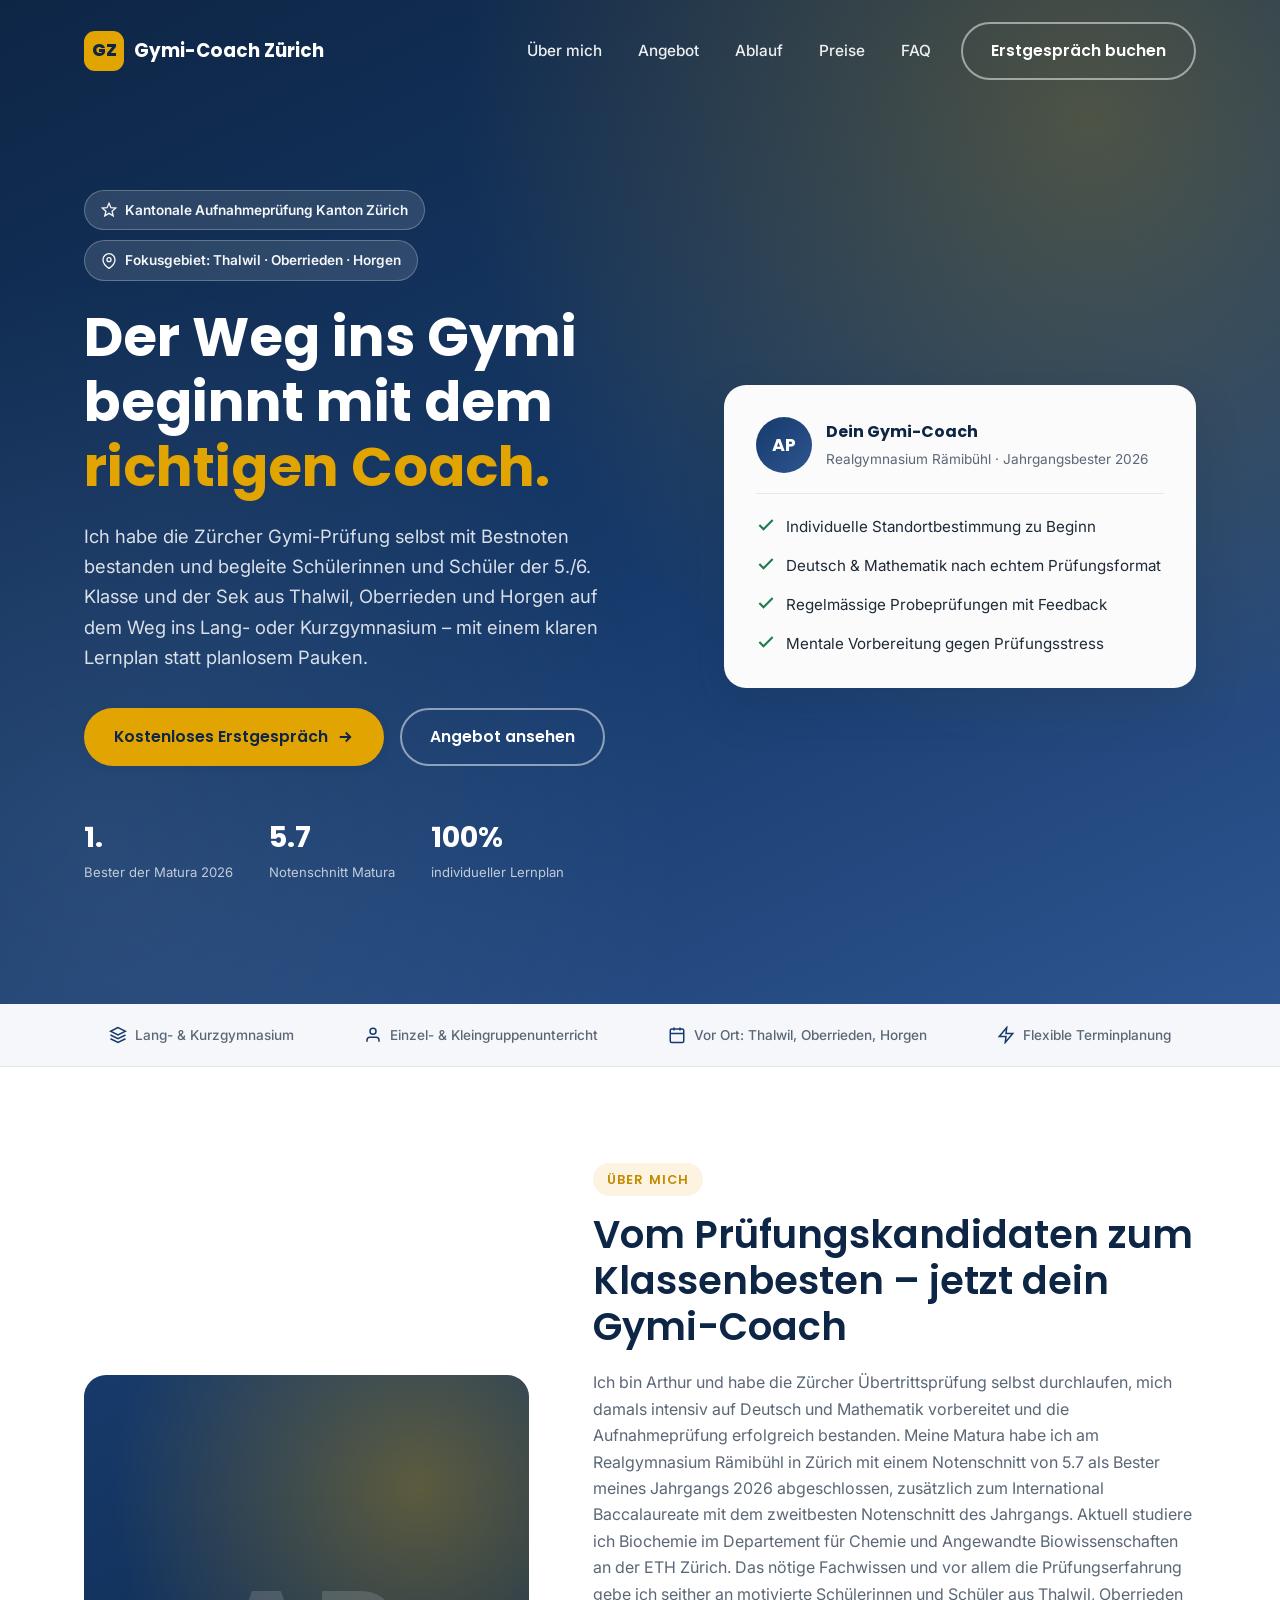
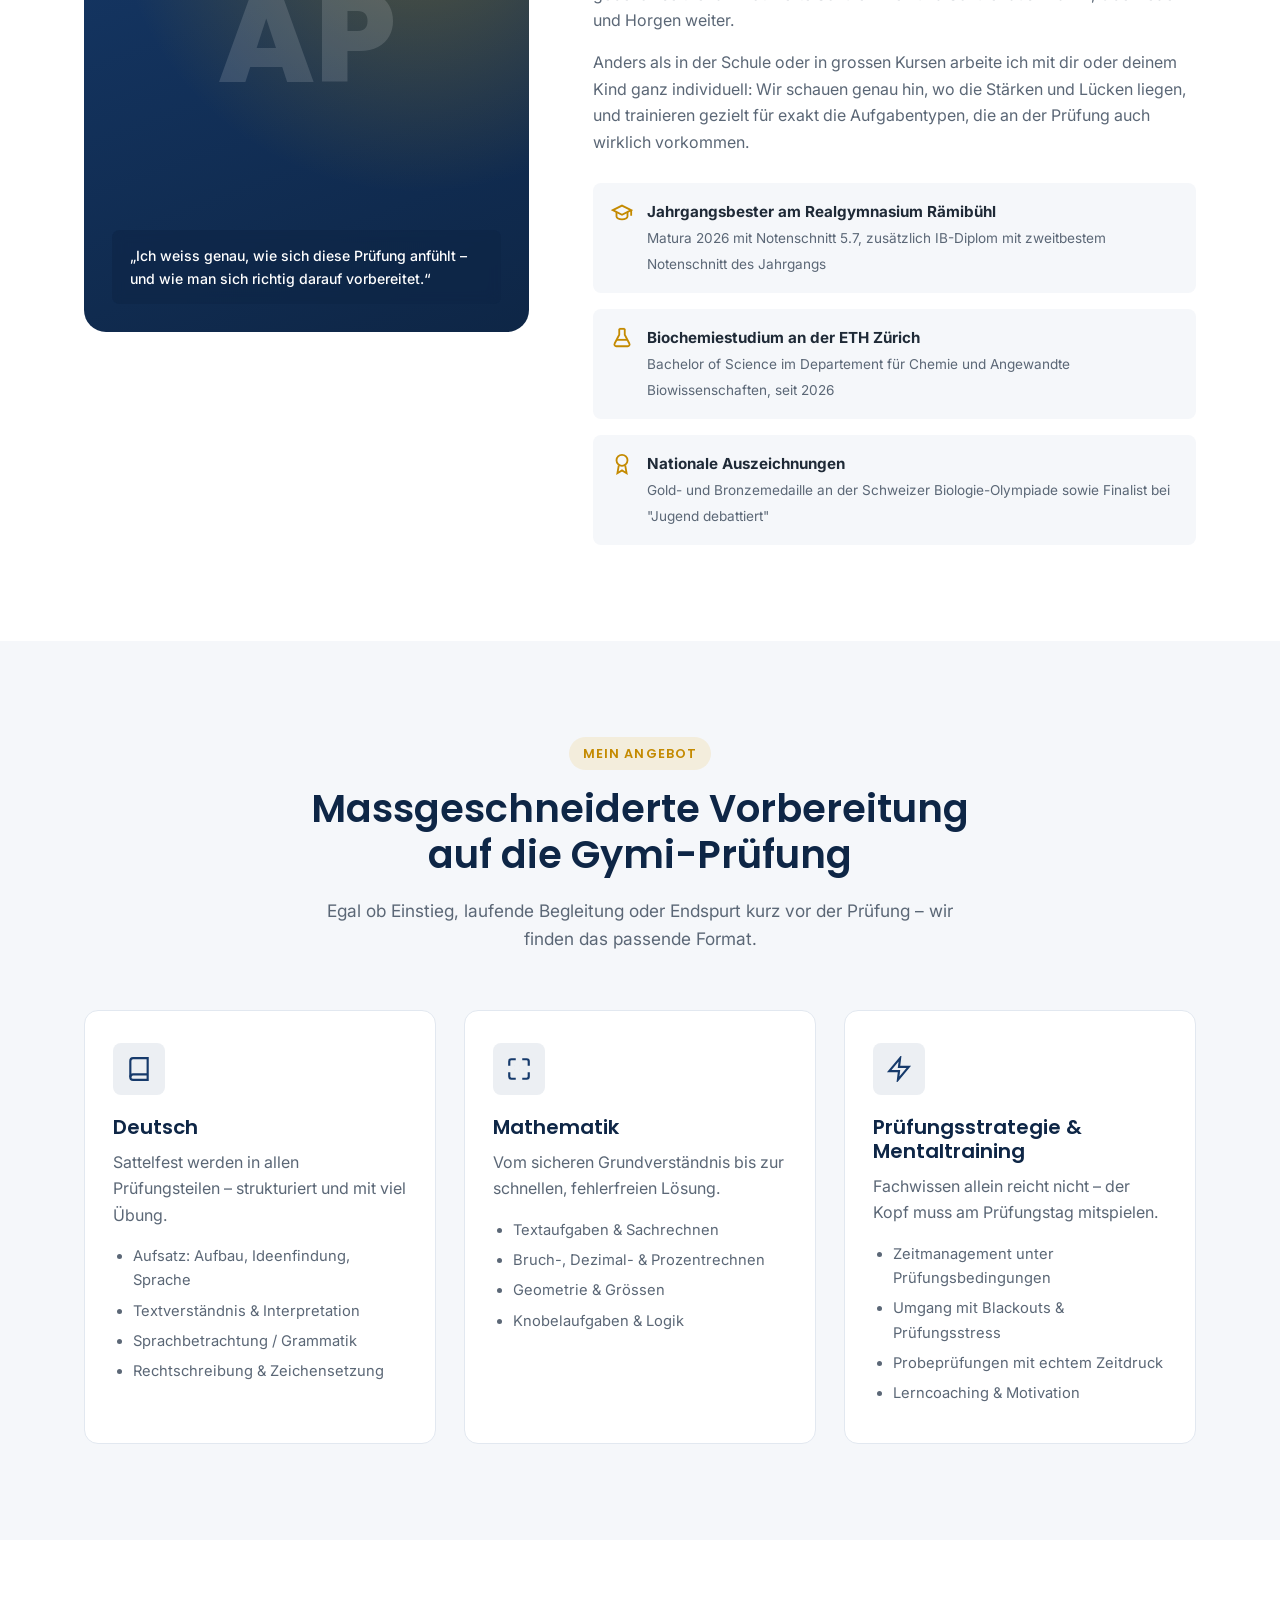
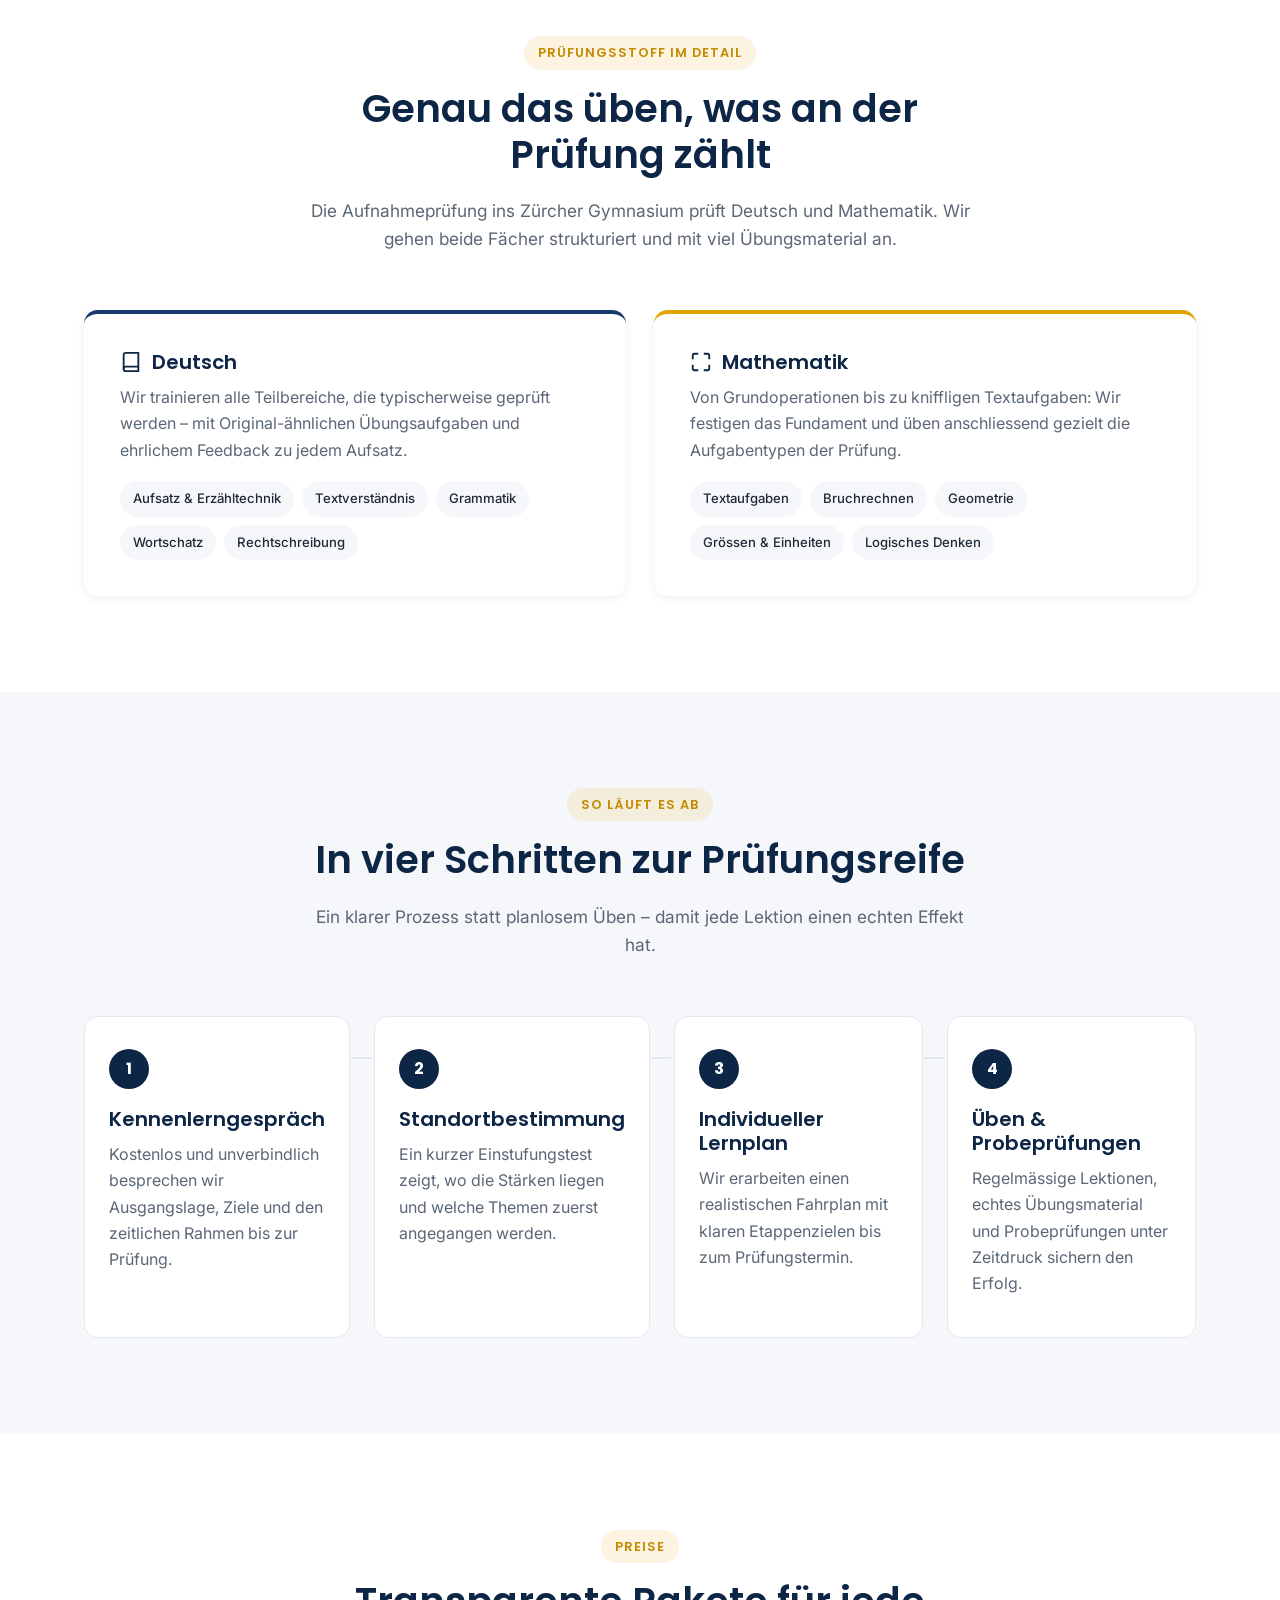
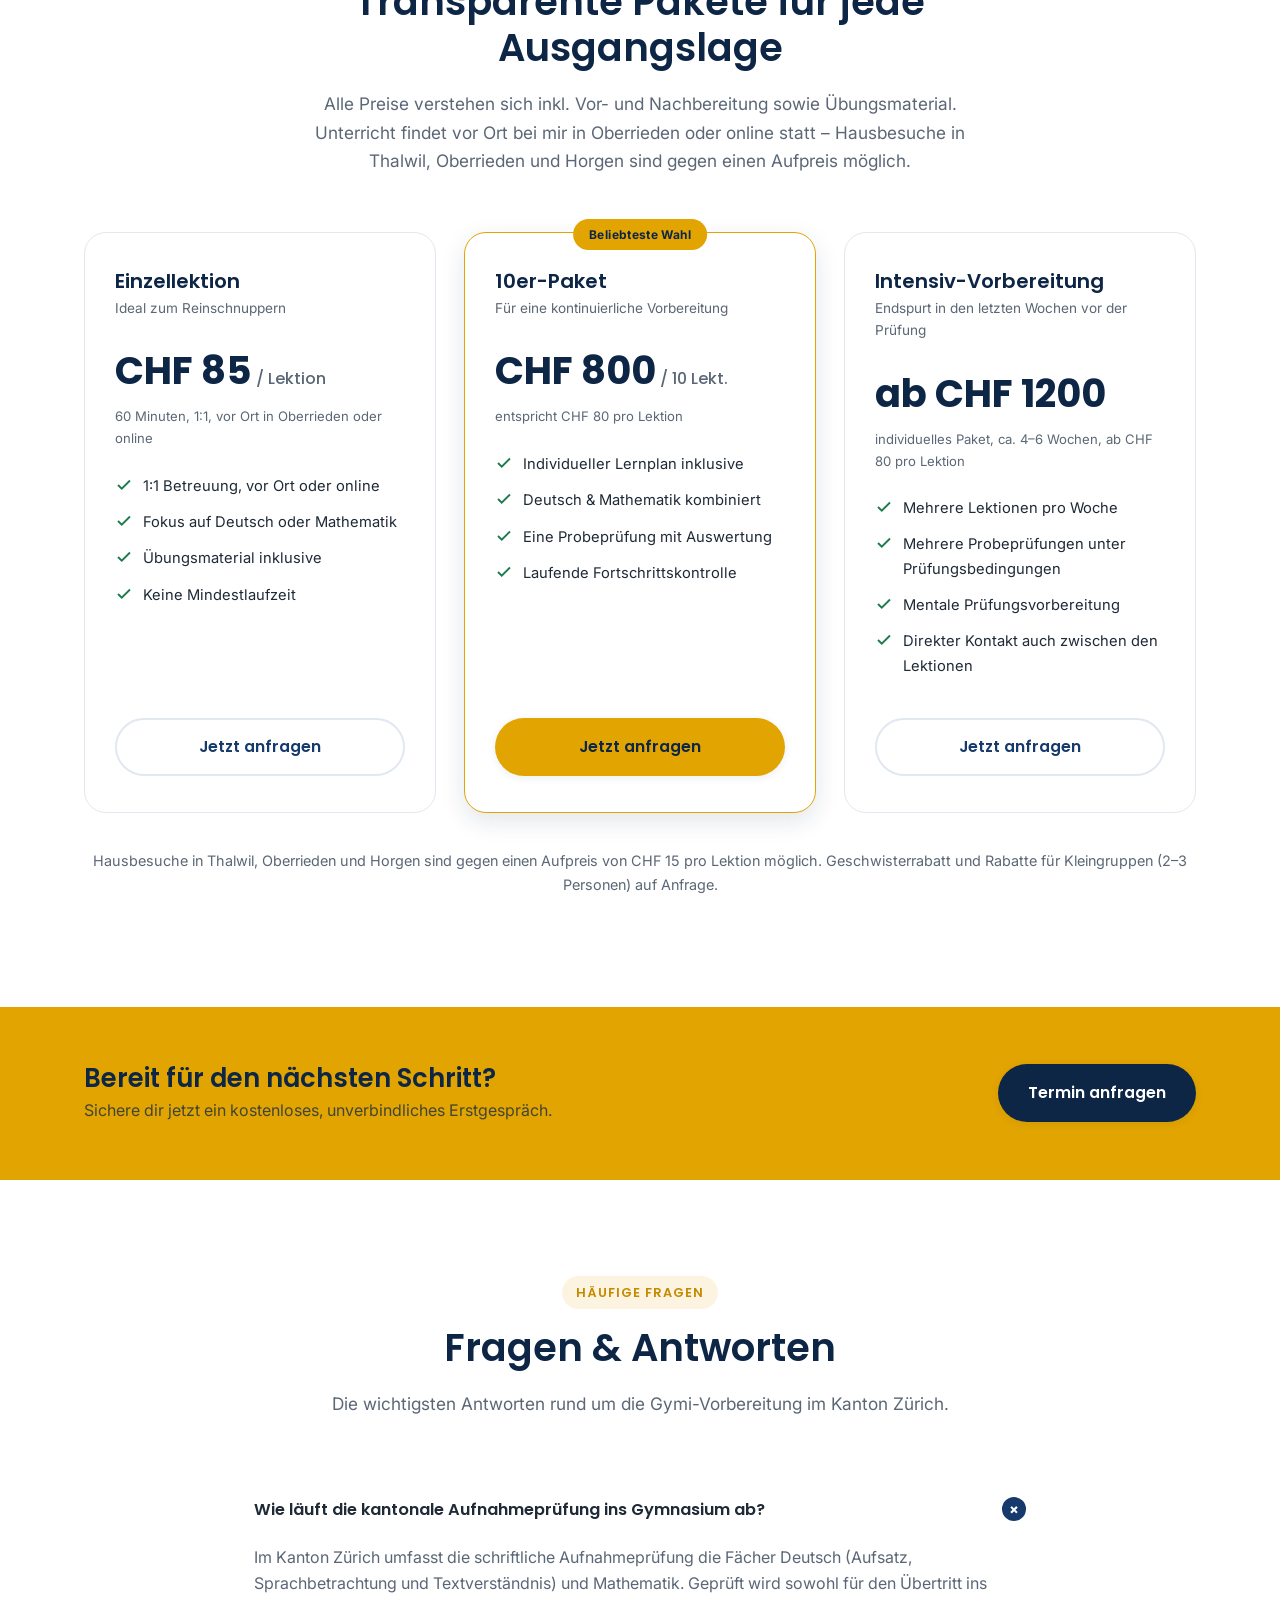
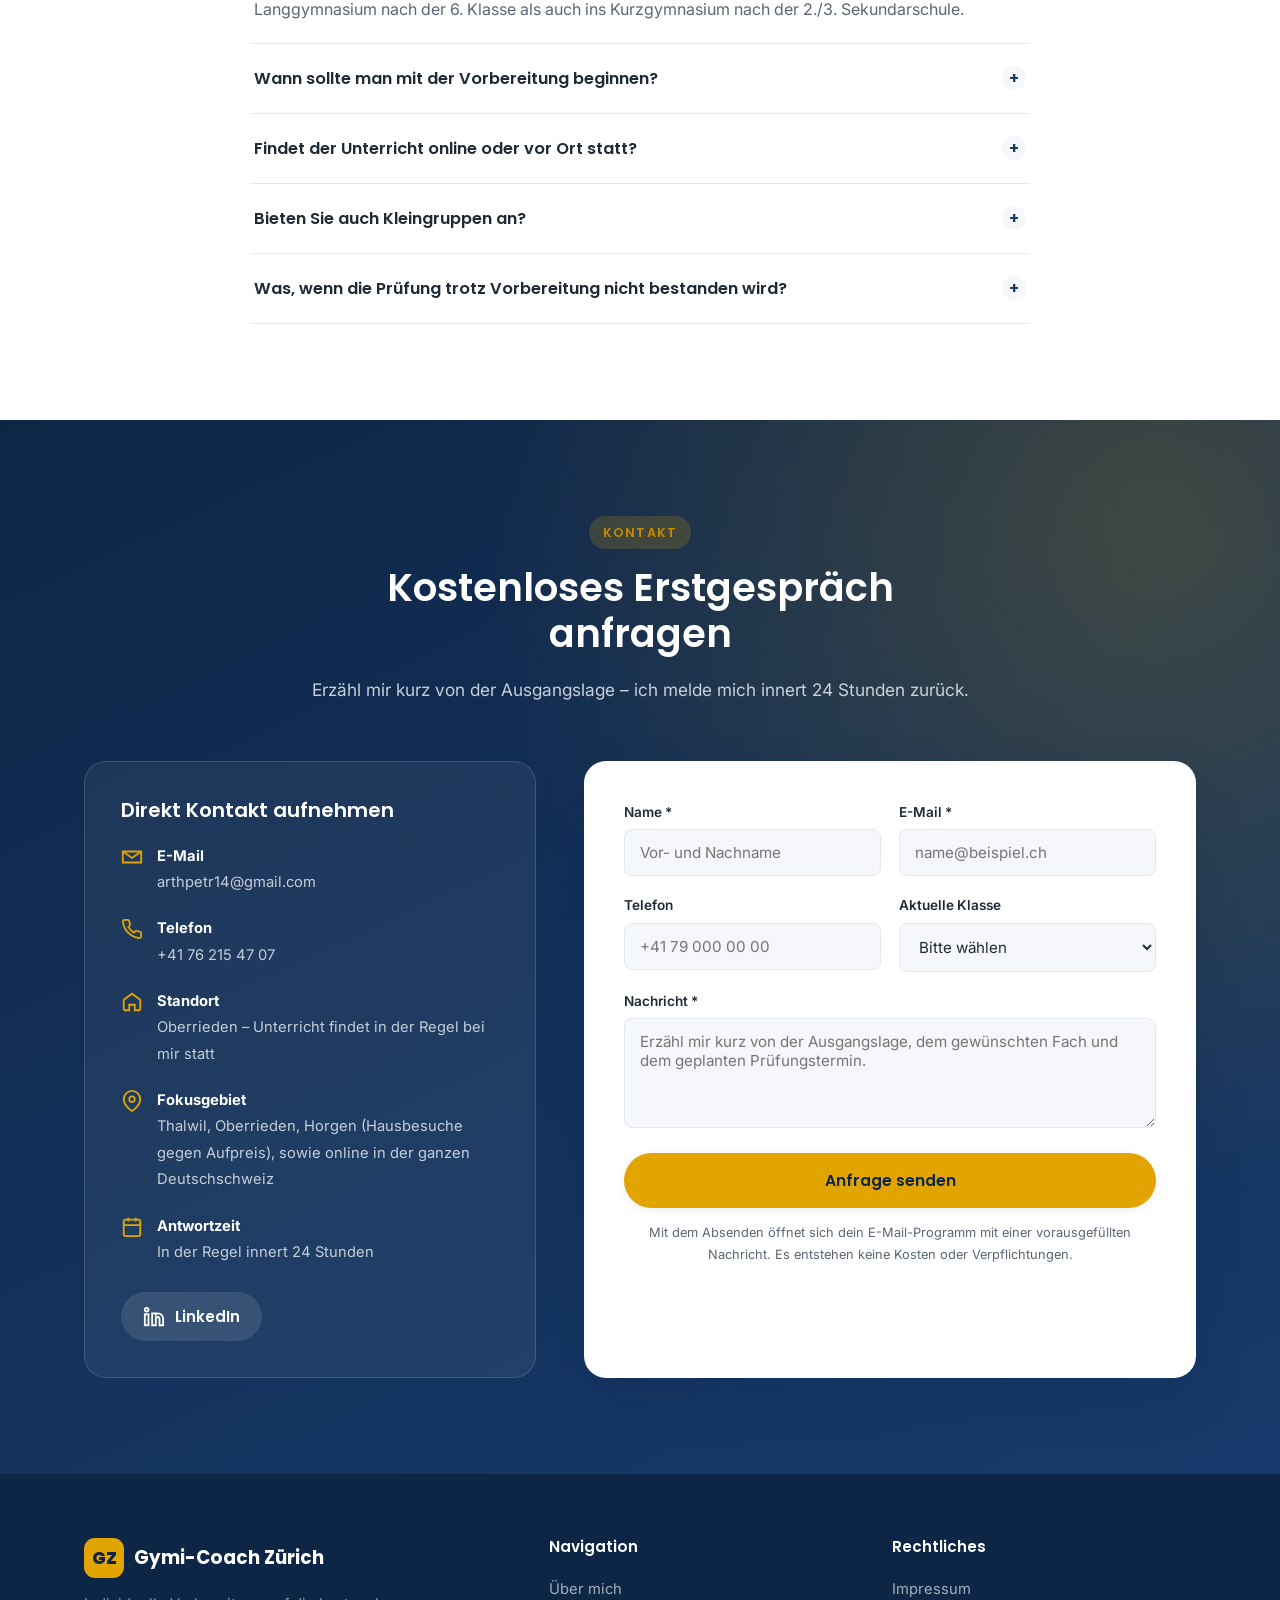
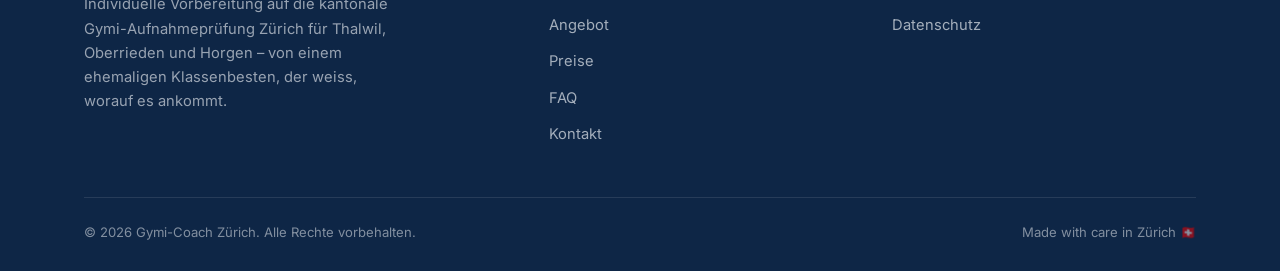
==== index.html @ 018cd245 "Remove Instagram link, expand LinkedIn to a labeled badge Drop the placeholder Instagram icon from t" ====
<!DOCTYPE html>
<html lang="de-CH">
<head>
<script>document.documentElement.classList.add('js');</script>
<meta charset="UTF-8">
<meta name="viewport" content="width=device-width, initial-scale=1.0">
<title>Gymi-Vorbereitung Zürich | 1:1 Nachhilfe für die Aufnahmeprüfung</title>
<meta name="description" content="Individuelle Vorbereitung auf die kantonale Gymi-Aufnahmeprüfung Zürich, mit Fokus auf Thalwil, Oberrieden und Horgen. Von einem ehemaligen Klassenbesten begleitet – Deutsch, Mathematik & Prüfungsstrategie. Jetzt kostenloses Erstgespräch sichern.">
<link rel="icon" href="data:image/svg+xml,%3Csvg xmlns='http://www.w3.org/2000/svg' viewBox='0 0 64 64'%3E%3Crect width='64' height='64' rx='14' fill='%23163A6B'/%3E%3Ctext x='32' y='42' font-family='Arial,sans-serif' font-size='30' font-weight='700' fill='%23E2A400' text-anchor='middle'%3EGZ%3C/text%3E%3C/svg%3E">
<link rel="preconnect" href="https://fonts.googleapis.com">
<link rel="preconnect" href="https://fonts.gstatic.com" crossorigin>
<link href="https://fonts.googleapis.com/css2?family=Inter:wght@400;500;600;700&family=Poppins:wght@600;700;800&display=swap" rel="stylesheet">
<link rel="stylesheet" href="css/style.css">
</head>
<body>

<!-- ============ HEADER ============ -->
<header class="site-header" id="siteHeader">
  <div class="container">
    <a href="#top" class="brand">
      <span class="logo-mark">GZ</span>
      Gymi-Coach Zürich
    </a>
    <nav class="main-nav" id="mainNav">
      <a href="#ueber-mich">Über mich</a>
      <a href="#angebot">Angebot</a>
      <a href="#ablauf">Ablauf</a>
      <a href="#preise">Preise</a>
      <a href="#faq">FAQ</a>
      <a href="#kontakt" class="btn btn-outline nav-cta">Erstgespräch buchen</a>
    </nav>
    <button class="nav-toggle" id="navToggle" aria-label="Menü öffnen" aria-expanded="false">
      <span></span><span></span><span></span>
    </button>
  </div>
</header>

<!-- ============ HERO ============ -->
<section class="hero" id="top">
  <div class="container">
    <div class="hero-copy">
      <div class="hero-badges">
        <span class="hero-badge">
          <svg viewBox="0 0 24 24" fill="none" stroke="currentColor" stroke-width="2"><path d="M12 2l2.9 6.6 7.1.6-5.4 4.7 1.7 7-6.3-3.9-6.3 3.9 1.7-7L2 9.2l7.1-.6L12 2z"/></svg>
          Kantonale Aufnahmeprüfung Kanton Zürich
        </span>
        <span class="hero-badge">
          <svg viewBox="0 0 24 24" fill="none" stroke="currentColor" stroke-width="2"><path d="M21 10c0 7-9 13-9 13s-9-6-9-13a9 9 0 0 1 18 0z"/><circle cx="12" cy="10" r="3"/></svg>
          Fokusgebiet: Thalwil · Oberrieden · Horgen
        </span>
      </div>
      <h1>Der Weg ins Gymi beginnt mit dem <span class="accent">richtigen Coach.</span></h1>
      <p class="hero-lead">
        Ich habe die Zürcher Gymi-Prüfung selbst mit Bestnoten bestanden und begleite Schülerinnen und Schüler
        der 5./6. Klasse und der Sek aus Thalwil, Oberrieden und Horgen auf dem Weg ins Lang- oder
        Kurzgymnasium – mit einem klaren Lernplan statt planlosem Pauken.
      </p>
      <div class="hero-actions">
        <a href="#kontakt" class="btn btn-primary">
          Kostenloses Erstgespräch
          <svg width="18" height="18" viewBox="0 0 24 24" fill="none" stroke="currentColor" stroke-width="2.5"><path d="M5 12h14M13 6l6 6-6 6"/></svg>
        </a>
        <a href="#angebot" class="btn btn-outline">Angebot ansehen</a>
      </div>
      <div class="hero-stats">
        <div>
          <div class="stat-num">1.</div>
          <div class="stat-label">Bester der Matura 2026</div>
        </div>
        <div>
          <div class="stat-num">5.7</div>
          <div class="stat-label">Notenschnitt Matura</div>
        </div>
        <div>
          <div class="stat-num">100%</div>
          <div class="stat-label">individueller Lernplan</div>
        </div>
      </div>
    </div>
    <div class="hero-visual">
      <div class="hero-card">
        <div class="hero-card-top">
          <div class="hero-avatar">AP</div>
          <div>
            <strong>Dein Gymi-Coach</strong>
            <span>Realgymnasium Rämibühl · Jahrgangsbester 2026</span>
          </div>
        </div>
        <ul class="hero-checklist">
          <li>
            <svg viewBox="0 0 24 24" fill="none" stroke="currentColor" stroke-width="2.5"><path d="M20 6L9 17l-5-5"/></svg>
            Individuelle Standortbestimmung zu Beginn
          </li>
          <li>
            <svg viewBox="0 0 24 24" fill="none" stroke="currentColor" stroke-width="2.5"><path d="M20 6L9 17l-5-5"/></svg>
            Deutsch &amp; Mathematik nach echtem Prüfungsformat
          </li>
          <li>
            <svg viewBox="0 0 24 24" fill="none" stroke="currentColor" stroke-width="2.5"><path d="M20 6L9 17l-5-5"/></svg>
            Regelmässige Probeprüfungen mit Feedback
          </li>
          <li>
            <svg viewBox="0 0 24 24" fill="none" stroke="currentColor" stroke-width="2.5"><path d="M20 6L9 17l-5-5"/></svg>
            Mentale Vorbereitung gegen Prüfungsstress
          </li>
        </ul>
      </div>
    </div>
  </div>
</section>

<!-- ============ TRUST BAR ============ -->
<div class="trust-bar">
  <div class="container">
    <div class="trust-item">
      <svg viewBox="0 0 24 24" fill="none" stroke="currentColor" stroke-width="2"><path d="M12 2L2 7l10 5 10-5-10-5z"/><path d="M2 17l10 5 10-5M2 12l10 5 10-5"/></svg>
      Lang- &amp; Kurzgymnasium
    </div>
    <div class="trust-item">
      <svg viewBox="0 0 24 24" fill="none" stroke="currentColor" stroke-width="2"><path d="M20 21v-2a4 4 0 0 0-4-4H8a4 4 0 0 0-4 4v2"/><circle cx="12" cy="7" r="4"/></svg>
      Einzel- &amp; Kleingruppenunterricht
    </div>
    <div class="trust-item">
      <svg viewBox="0 0 24 24" fill="none" stroke="currentColor" stroke-width="2"><rect x="3" y="4" width="18" height="18" rx="2"/><path d="M16 2v4M8 2v4M3 10h18"/></svg>
      Vor Ort: Thalwil, Oberrieden, Horgen
    </div>
    <div class="trust-item">
      <svg viewBox="0 0 24 24" fill="none" stroke="currentColor" stroke-width="2"><path d="M13 2L3 14h9l-1 8 10-12h-9l1-8z"/></svg>
      Flexible Terminplanung
    </div>
  </div>
</div>

<!-- ============ ÜBER MICH ============ -->
<section id="ueber-mich">
  <div class="container">
    <div class="about-grid">
      <div class="reveal about-portrait">
        <span class="about-portrait-initial">AP</span>
        <div class="about-portrait-tag">„Ich weiss genau, wie sich diese Prüfung anfühlt – und wie man sich richtig darauf vorbereitet.“</div>
      </div>
      <div class="reveal">
        <span class="eyebrow">Über mich</span>
        <h2>Vom Prüfungskandidaten zum Klassenbesten – jetzt dein Gymi-Coach</h2>
        <p>
          Ich bin Arthur und habe die Zürcher Übertrittsprüfung selbst durchlaufen, mich damals intensiv auf
          Deutsch und Mathematik vorbereitet und die Aufnahmeprüfung erfolgreich bestanden. Meine Matura habe
          ich am Realgymnasium Rämibühl in Zürich mit einem Notenschnitt von 5.7 als Bester meines Jahrgangs
          2026 abgeschlossen, zusätzlich zum International Baccalaureate mit dem zweitbesten Notenschnitt des
          Jahrgangs. Aktuell studiere ich Biochemie im Departement für Chemie und Angewandte Biowissenschaften an der ETH Zürich. Das nötige
          Fachwissen und vor allem die Prüfungserfahrung gebe ich seither an motivierte Schülerinnen und
          Schüler aus Thalwil, Oberrieden und Horgen weiter.
        </p>
        <p>
          Anders als in der Schule oder in grossen Kursen arbeite ich mit dir oder deinem Kind ganz individuell:
          Wir schauen genau hin, wo die Stärken und Lücken liegen, und trainieren gezielt für exakt die
          Aufgabentypen, die an der Prüfung auch wirklich vorkommen.
        </p>
        <ul class="about-credentials">
          <li>
            <svg viewBox="0 0 24 24" fill="none" stroke="currentColor" stroke-width="2"><path d="M22 10v6M2 10l10-5 10 5-10 5-10-5z"/><path d="M6 12v5c0 1.5 2.5 3 6 3s6-1.5 6-3v-5"/></svg>
            <div>
              <strong>Jahrgangsbester am Realgymnasium Rämibühl</strong>
              <span>Matura 2026 mit Notenschnitt 5.7, zusätzlich IB-Diplom mit zweitbestem Notenschnitt des Jahrgangs</span>
            </div>
          </li>
          <li>
            <svg viewBox="0 0 24 24" fill="none" stroke="currentColor" stroke-width="2"><path d="M9 2v6.5L4 18a2 2 0 0 0 1.8 3h12.4a2 2 0 0 0 1.8-3l-5-9.5V2"/><path d="M9 2h6"/><path d="M6.5 14h11"/></svg>
            <div>
              <strong>Biochemiestudium an der ETH Zürich</strong>
              <span>Bachelor of Science im Departement für Chemie und Angewandte Biowissenschaften, seit 2026</span>
            </div>
          </li>
          <li>
            <svg viewBox="0 0 24 24" fill="none" stroke="currentColor" stroke-width="2"><circle cx="12" cy="8" r="6"/><path d="M8.5 13.5L7 22l5-3 5 3-1.5-8.5"/></svg>
            <div>
              <strong>Nationale Auszeichnungen</strong>
              <span>Gold- und Bronzemedaille an der Schweizer Biologie-Olympiade sowie Finalist bei "Jugend debattiert"</span>
            </div>
          </li>
        </ul>
      </div>
    </div>
  </div>
</section>

<!-- ============ ANGEBOT ============ -->
<section id="angebot" class="section-alt">
  <div class="container">
    <div class="section-head reveal">
      <span class="eyebrow">Mein Angebot</span>
      <h2>Massgeschneiderte Vorbereitung auf die Gymi-Prüfung</h2>
      <p>Egal ob Einstieg, laufende Begleitung oder Endspurt kurz vor der Prüfung – wir finden das passende Format.</p>
    </div>
    <div class="services-grid">
      <div class="service-card reveal">
        <div class="service-icon">
          <svg viewBox="0 0 24 24" fill="none" stroke="currentColor" stroke-width="2"><path d="M4 19.5A2.5 2.5 0 0 1 6.5 17H20"/><path d="M6.5 2H20v20H6.5A2.5 2.5 0 0 1 4 19.5v-15A2.5 2.5 0 0 1 6.5 2z"/></svg>
        </div>
        <h3>Deutsch</h3>
        <p>Sattelfest werden in allen Prüfungsteilen – strukturiert und mit viel Übung.</p>
        <ul>
          <li>Aufsatz: Aufbau, Ideenfindung, Sprache</li>
          <li>Textverständnis &amp; Interpretation</li>
          <li>Sprachbetrachtung / Grammatik</li>
          <li>Rechtschreibung &amp; Zeichensetzung</li>
        </ul>
      </div>
      <div class="service-card reveal">
        <div class="service-icon">
          <svg viewBox="0 0 24 24" fill="none" stroke="currentColor" stroke-width="2"><path d="M9 3H5a2 2 0 0 0-2 2v4M15 3h4a2 2 0 0 1 2 2v4M9 21H5a2 2 0 0 1-2-2v-4M15 21h4a2 2 0 0 0 2-2v-4"/><path d="M8 9h.01M12 9h.01M16 9h.01M8 13h.01M12 13h.01M16 13h.01"/></svg>
        </div>
        <h3>Mathematik</h3>
        <p>Vom sicheren Grundverständnis bis zur schnellen, fehlerfreien Lösung.</p>
        <ul>
          <li>Textaufgaben &amp; Sachrechnen</li>
          <li>Bruch-, Dezimal- &amp; Prozentrechnen</li>
          <li>Geometrie &amp; Grössen</li>
          <li>Knobelaufgaben &amp; Logik</li>
        </ul>
      </div>
      <div class="service-card reveal">
        <div class="service-icon">
          <svg viewBox="0 0 24 24" fill="none" stroke="currentColor" stroke-width="2"><path d="M13 2L3 14h9l-1 8 10-12h-9l1-8z"/></svg>
        </div>
        <h3>Prüfungsstrategie &amp; Mentaltraining</h3>
        <p>Fachwissen allein reicht nicht – der Kopf muss am Prüfungstag mitspielen.</p>
        <ul>
          <li>Zeitmanagement unter Prüfungsbedingungen</li>
          <li>Umgang mit Blackouts &amp; Prüfungsstress</li>
          <li>Probeprüfungen mit echtem Zeitdruck</li>
          <li>Lerncoaching &amp; Motivation</li>
        </ul>
      </div>
    </div>
  </div>
</section>

<!-- ============ FÄCHER DETAIL ============ -->
<section id="faecher">
  <div class="container">
    <div class="section-head reveal">
      <span class="eyebrow">Prüfungsstoff im Detail</span>
      <h2>Genau das üben, was an der Prüfung zählt</h2>
      <p>Die Aufnahmeprüfung ins Zürcher Gymnasium prüft Deutsch und Mathematik. Wir gehen beide Fächer strukturiert und mit viel Übungsmaterial an.</p>
    </div>
    <div class="subjects-grid">
      <div class="subject-card reveal">
        <h3>
          <svg width="22" height="22" viewBox="0 0 24 24" fill="none" stroke="currentColor" stroke-width="2"><path d="M4 19.5A2.5 2.5 0 0 1 6.5 17H20"/><path d="M6.5 2H20v20H6.5A2.5 2.5 0 0 1 4 19.5v-15A2.5 2.5 0 0 1 6.5 2z"/></svg>
          Deutsch
        </h3>
        <p>Wir trainieren alle Teilbereiche, die typischerweise geprüft werden – mit Original-ähnlichen Übungsaufgaben und ehrlichem Feedback zu jedem Aufsatz.</p>
        <div class="tag-list">
          <span class="tag">Aufsatz &amp; Erzähltechnik</span>
          <span class="tag">Textverständnis</span>
          <span class="tag">Grammatik</span>
          <span class="tag">Wortschatz</span>
          <span class="tag">Rechtschreibung</span>
        </div>
      </div>
      <div class="subject-card accent-border reveal">
        <h3>
          <svg width="22" height="22" viewBox="0 0 24 24" fill="none" stroke="currentColor" stroke-width="2"><path d="M9 3H5a2 2 0 0 0-2 2v4M15 3h4a2 2 0 0 1 2 2v4M9 21H5a2 2 0 0 1-2-2v-4M15 21h4a2 2 0 0 0 2-2v-4"/></svg>
          Mathematik
        </h3>
        <p>Von Grundoperationen bis zu kniffligen Textaufgaben: Wir festigen das Fundament und üben anschliessend gezielt die Aufgabentypen der Prüfung.</p>
        <div class="tag-list">
          <span class="tag">Textaufgaben</span>
          <span class="tag">Bruchrechnen</span>
          <span class="tag">Geometrie</span>
          <span class="tag">Grössen &amp; Einheiten</span>
          <span class="tag">Logisches Denken</span>
        </div>
      </div>
    </div>
  </div>
</section>

<!-- ============ ABLAUF ============ -->
<section id="ablauf" class="section-alt">
  <div class="container">
    <div class="section-head reveal">
      <span class="eyebrow">So läuft es ab</span>
      <h2>In vier Schritten zur Prüfungsreife</h2>
      <p>Ein klarer Prozess statt planlosem Üben – damit jede Lektion einen echten Effekt hat.</p>
    </div>
    <div class="process-steps">
      <div class="process-step reveal">
        <span class="step-num">1</span>
        <h3>Kennenlerngespräch</h3>
        <p>Kostenlos und unverbindlich besprechen wir Ausgangslage, Ziele und den zeitlichen Rahmen bis zur Prüfung.</p>
      </div>
      <div class="process-step reveal">
        <span class="step-num">2</span>
        <h3>Standortbestimmung</h3>
        <p>Ein kurzer Einstufungstest zeigt, wo die Stärken liegen und welche Themen zuerst angegangen werden.</p>
      </div>
      <div class="process-step reveal">
        <span class="step-num">3</span>
        <h3>Individueller Lernplan</h3>
        <p>Wir erarbeiten einen realistischen Fahrplan mit klaren Etappenzielen bis zum Prüfungstermin.</p>
      </div>
      <div class="process-step reveal">
        <span class="step-num">4</span>
        <h3>Üben &amp; Probeprüfungen</h3>
        <p>Regelmässige Lektionen, echtes Übungsmaterial und Probeprüfungen unter Zeitdruck sichern den Erfolg.</p>
      </div>
    </div>
  </div>
</section>

<!-- ============ PREISE ============ -->
<section id="preise">
  <div class="container">
    <div class="section-head reveal">
      <span class="eyebrow">Preise</span>
      <h2>Transparente Pakete für jede Ausgangslage</h2>
      <p>Alle Preise verstehen sich inkl. Vor- und Nachbereitung sowie Übungsmaterial. Unterricht findet vor Ort bei mir in Oberrieden oder online statt – Hausbesuche in Thalwil, Oberrieden und Horgen sind gegen einen Aufpreis möglich.</p>
    </div>
    <div class="pricing-grid">
      <div class="price-card reveal">
        <h3>Einzellektion</h3>
        <p class="price-sub">Ideal zum Reinschnuppern</p>
        <div class="price-value">CHF 85<span> / Lektion</span></div>
        <div class="price-per">60 Minuten, 1:1, vor Ort in Oberrieden oder online</div>
        <ul class="price-features">
          <li><svg viewBox="0 0 24 24" fill="none" stroke="currentColor" stroke-width="2.5"><path d="M20 6L9 17l-5-5"/></svg>1:1 Betreuung, vor Ort oder online</li>
          <li><svg viewBox="0 0 24 24" fill="none" stroke="currentColor" stroke-width="2.5"><path d="M20 6L9 17l-5-5"/></svg>Fokus auf Deutsch oder Mathematik</li>
          <li><svg viewBox="0 0 24 24" fill="none" stroke="currentColor" stroke-width="2.5"><path d="M20 6L9 17l-5-5"/></svg>Übungsmaterial inklusive</li>
          <li><svg viewBox="0 0 24 24" fill="none" stroke="currentColor" stroke-width="2.5"><path d="M20 6L9 17l-5-5"/></svg>Keine Mindestlaufzeit</li>
        </ul>
        <a href="#kontakt" class="btn btn-secondary btn-block">Jetzt anfragen</a>
      </div>
      <div class="price-card featured reveal">
        <span class="badge-pop">Beliebteste Wahl</span>
        <h3>10er-Paket</h3>
        <p class="price-sub">Für eine kontinuierliche Vorbereitung</p>
        <div class="price-value">CHF 800<span> / 10 Lekt.</span></div>
        <div class="price-per">entspricht CHF 80 pro Lektion</div>
        <ul class="price-features">
          <li><svg viewBox="0 0 24 24" fill="none" stroke="currentColor" stroke-width="2.5"><path d="M20 6L9 17l-5-5"/></svg>Individueller Lernplan inklusive</li>
          <li><svg viewBox="0 0 24 24" fill="none" stroke="currentColor" stroke-width="2.5"><path d="M20 6L9 17l-5-5"/></svg>Deutsch &amp; Mathematik kombiniert</li>
          <li><svg viewBox="0 0 24 24" fill="none" stroke="currentColor" stroke-width="2.5"><path d="M20 6L9 17l-5-5"/></svg>Eine Probeprüfung mit Auswertung</li>
          <li><svg viewBox="0 0 24 24" fill="none" stroke="currentColor" stroke-width="2.5"><path d="M20 6L9 17l-5-5"/></svg>Laufende Fortschrittskontrolle</li>
        </ul>
        <a href="#kontakt" class="btn btn-primary btn-block">Jetzt anfragen</a>
      </div>
      <div class="price-card reveal">
        <h3>Intensiv-Vorbereitung</h3>
        <p class="price-sub">Endspurt in den letzten Wochen vor der Prüfung</p>
        <div class="price-value">ab CHF 1200</div>
        <div class="price-per">individuelles Paket, ca. 4–6 Wochen, ab CHF 80 pro Lektion</div>
        <ul class="price-features">
          <li><svg viewBox="0 0 24 24" fill="none" stroke="currentColor" stroke-width="2.5"><path d="M20 6L9 17l-5-5"/></svg>Mehrere Lektionen pro Woche</li>
          <li><svg viewBox="0 0 24 24" fill="none" stroke="currentColor" stroke-width="2.5"><path d="M20 6L9 17l-5-5"/></svg>Mehrere Probeprüfungen unter Prüfungsbedingungen</li>
          <li><svg viewBox="0 0 24 24" fill="none" stroke="currentColor" stroke-width="2.5"><path d="M20 6L9 17l-5-5"/></svg>Mentale Prüfungsvorbereitung</li>
          <li><svg viewBox="0 0 24 24" fill="none" stroke="currentColor" stroke-width="2.5"><path d="M20 6L9 17l-5-5"/></svg>Direkter Kontakt auch zwischen den Lektionen</li>
        </ul>
        <a href="#kontakt" class="btn btn-secondary btn-block">Jetzt anfragen</a>
      </div>
    </div>
    <p class="pricing-note reveal">Hausbesuche in Thalwil, Oberrieden und Horgen sind gegen einen Aufpreis von CHF 15 pro Lektion möglich. Geschwisterrabatt und Rabatte für Kleingruppen (2–3 Personen) auf Anfrage.</p>
  </div>
</section>

<!-- ============ CTA BANNER ============ -->
<div class="cta-banner">
  <div class="container">
    <div>
      <h2>Bereit für den nächsten Schritt?</h2>
      <p>Sichere dir jetzt ein kostenloses, unverbindliches Erstgespräch.</p>
    </div>
    <a href="#kontakt" class="btn btn-primary">Termin anfragen</a>
  </div>
</div>

<!-- ============ FAQ ============ -->
<section id="faq">
  <div class="container">
    <div class="section-head reveal">
      <span class="eyebrow">Häufige Fragen</span>
      <h2>Fragen &amp; Antworten</h2>
      <p>Die wichtigsten Antworten rund um die Gymi-Vorbereitung im Kanton Zürich.</p>
    </div>
    <div class="faq-list reveal">
      <div class="faq-item is-open">
        <button class="faq-question">
          Wie läuft die kantonale Aufnahmeprüfung ins Gymnasium ab?
          <span class="faq-icon">+</span>
        </button>
        <div class="faq-answer">
          <p>Im Kanton Zürich umfasst die schriftliche Aufnahmeprüfung die Fächer Deutsch (Aufsatz, Sprachbetrachtung und Textverständnis) und Mathematik. Geprüft wird sowohl für den Übertritt ins Langgymnasium nach der 6. Klasse als auch ins Kurzgymnasium nach der 2./3. Sekundarschule.</p>
        </div>
      </div>
      <div class="faq-item">
        <button class="faq-question">
          Wann sollte man mit der Vorbereitung beginnen?
          <span class="faq-icon">+</span>
        </button>
        <div class="faq-answer">
          <p>Ideal ist ein Start etwa 4–6 Monate vor der Prüfung, damit genug Zeit für Grundlagenarbeit, gezieltes Üben und mehrere Probeprüfungen bleibt. Ein späterer Einstieg ist mit einer intensiveren Vorbereitung ebenfalls gut möglich.</p>
        </div>
      </div>
      <div class="faq-item">
        <button class="faq-question">
          Findet der Unterricht online oder vor Ort statt?
          <span class="faq-icon">+</span>
        </button>
        <div class="faq-answer">
          <p>Beides ist möglich. Lektionen vor Ort finden in der Regel bei mir in Oberrieden statt. Auf Wunsch sind auch Hausbesuche in Thalwil, Oberrieden und Horgen gegen einen Aufpreis möglich. Alternativ biete ich Online-Unterricht per Videocall mit digitalem Whiteboard an – genauso interaktiv wie vor Ort.</p>
        </div>
      </div>
      <div class="faq-item">
        <button class="faq-question">
          Bieten Sie auch Kleingruppen an?
          <span class="faq-icon">+</span>
        </button>
        <div class="faq-answer">
          <p>Ja, auf Wunsch sind Kleingruppen von 2–3 Schüler:innen mit ähnlichem Lernstand möglich – das senkt die Kosten pro Person, während die Vorbereitung trotzdem gezielt bleibt.</p>
        </div>
      </div>
      <div class="faq-item">
        <button class="faq-question">
          Was, wenn die Prüfung trotz Vorbereitung nicht bestanden wird?
          <span class="faq-icon">+</span>
        </button>
        <div class="faq-answer">
          <p>Eine Erfolgsgarantie kann seriöserweise niemand geben. Mein Ziel ist es, dich oder dein Kind bestmöglich vorzubereiten und das Selbstvertrauen für den Prüfungstag zu stärken. Bei Bedarf bespreche ich auch die Möglichkeiten einer Aufnahmeprüfung im Folgejahr.</p>
        </div>
      </div>
    </div>
  </div>
</section>

<!-- ============ KONTAKT ============ -->
<section id="kontakt" class="contact-section">
  <div class="container">
    <div class="section-head reveal">
      <span class="eyebrow">Kontakt</span>
      <h2>Kostenloses Erstgespräch anfragen</h2>
      <p>Erzähl mir kurz von der Ausgangslage – ich melde mich innert 24 Stunden zurück.</p>
    </div>
    <div class="contact-grid">
      <div class="contact-info-card reveal">
        <h3>Direkt Kontakt aufnehmen</h3>
        <div class="contact-method">
          <svg viewBox="0 0 24 24" fill="none" stroke="currentColor" stroke-width="2"><path d="M4 4h16v16H4z" opacity="0"/><path d="M22 6l-10 7L2 6"/><path d="M2 6h20v12H2z"/></svg>
          <div>
            <strong>E-Mail</strong>
            <a href="mailto:arthpetr14@gmail.com">arthpetr14@gmail.com</a>
          </div>
        </div>
        <div class="contact-method">
          <svg viewBox="0 0 24 24" fill="none" stroke="currentColor" stroke-width="2"><path d="M22 16.92v3a2 2 0 0 1-2.18 2 19.79 19.79 0 0 1-8.63-3.07 19.5 19.5 0 0 1-6-6 19.79 19.79 0 0 1-3.07-8.67A2 2 0 0 1 4.11 2h3a2 2 0 0 1 2 1.72c.127.96.362 1.903.7 2.81a2 2 0 0 1-.45 2.11L8.09 9.91a16 16 0 0 0 6 6l1.27-1.27a2 2 0 0 1 2.11-.45c.907.338 1.85.573 2.81.7A2 2 0 0 1 22 16.92z"/></svg>
          <div>
            <strong>Telefon</strong>
            <a href="tel:+41762154707">+41 76 215 47 07</a>
          </div>
        </div>
        <div class="contact-method">
          <svg viewBox="0 0 24 24" fill="none" stroke="currentColor" stroke-width="2"><path d="M3 9.5L12 3l9 6.5V20a1 1 0 0 1-1 1h-5v-6H9v6H4a1 1 0 0 1-1-1V9.5z"/></svg>
          <div>
            <strong>Standort</strong>
            <span>Oberrieden – Unterricht findet in der Regel bei mir statt</span>
          </div>
        </div>
        <div class="contact-method">
          <svg viewBox="0 0 24 24" fill="none" stroke="currentColor" stroke-width="2"><path d="M21 10c0 7-9 13-9 13s-9-6-9-13a9 9 0 0 1 18 0z"/><circle cx="12" cy="10" r="3"/></svg>
          <div>
            <strong>Fokusgebiet</strong>
            <span>Thalwil, Oberrieden, Horgen (Hausbesuche gegen Aufpreis), sowie online in der ganzen Deutschschweiz</span>
          </div>
        </div>
        <div class="contact-method">
          <svg viewBox="0 0 24 24" fill="none" stroke="currentColor" stroke-width="2"><rect x="3" y="4" width="18" height="18" rx="2"/><path d="M16 2v4M8 2v4M3 10h18"/></svg>
          <div>
            <strong>Antwortzeit</strong>
            <span>In der Regel innert 24 Stunden</span>
          </div>
        </div>
        <div class="contact-social">
          <a href="https://www.linkedin.com/in/arthurpetrov" target="_blank" rel="noopener noreferrer" class="linkedin-badge" aria-label="LinkedIn-Profil von Arthur Petrov">
            <svg viewBox="0 0 24 24" fill="none" stroke="currentColor" stroke-width="2"><path d="M16 8a6 6 0 0 1 6 6v7h-4v-7a2 2 0 0 0-4 0v7h-4V8h4v1.5A5.98 5.98 0 0 1 16 8z"/><rect x="2" y="9" width="4" height="12"/><circle cx="4" cy="4" r="2"/></svg>
            <span>LinkedIn</span>
          </a>
        </div>
      </div>
      <div class="contact-form-card reveal">
        <div class="form-success" id="formSuccess">Vielen Dank für deine Anfrage! Dein E-Mail-Programm sollte sich mit den ausgefüllten Angaben geöffnet haben – bitte sende die Nachricht von dort ab.</div>
        <form id="contactForm">
          <div class="form-row">
            <div class="form-group">
              <label for="name">Name *</label>
              <input type="text" id="name" name="name" required placeholder="Vor- und Nachname">
            </div>
            <div class="form-group">
              <label for="email">E-Mail *</label>
              <input type="email" id="email" name="email" required placeholder="name@beispiel.ch">
            </div>
          </div>
          <div class="form-row">
            <div class="form-group">
              <label for="phone">Telefon</label>
              <input type="tel" id="phone" name="phone" placeholder="+41 79 000 00 00">
            </div>
            <div class="form-group">
              <label for="grade">Aktuelle Klasse</label>
              <select id="grade" name="grade">
                <option value="">Bitte wählen</option>
                <option>5. Klasse</option>
                <option>6. Klasse</option>
                <option>1. Sek / 2. Sek</option>
                <option>3. Sek</option>
                <option>Andere</option>
              </select>
            </div>
          </div>
          <div class="form-group">
            <label for="message">Nachricht *</label>
            <textarea id="message" name="message" required placeholder="Erzähl mir kurz von der Ausgangslage, dem gewünschten Fach und dem geplanten Prüfungstermin."></textarea>
          </div>
          <button type="submit" class="btn btn-primary btn-block">Anfrage senden</button>
          <p class="form-note">Mit dem Absenden öffnet sich dein E-Mail-Programm mit einer vorausgefüllten Nachricht. Es entstehen keine Kosten oder Verpflichtungen.</p>
        </form>
      </div>
    </div>
  </div>
</section>

<!-- ============ FOOTER ============ -->
<footer class="site-footer">
  <div class="container">
    <div class="footer-grid">
      <div class="footer-brand">
        <a href="#top" class="brand">
          <span class="logo-mark">GZ</span>
          Gymi-Coach Zürich
        </a>
        <p>Individuelle Vorbereitung auf die kantonale Gymi-Aufnahmeprüfung Zürich für Thalwil, Oberrieden und Horgen – von einem ehemaligen Klassenbesten, der weiss, worauf es ankommt.</p>
      </div>
      <div>
        <h4>Navigation</h4>
        <ul class="footer-links">
          <li><a href="#ueber-mich">Über mich</a></li>
          <li><a href="#angebot">Angebot</a></li>
          <li><a href="#preise">Preise</a></li>
          <li><a href="#faq">FAQ</a></li>
          <li><a href="#kontakt">Kontakt</a></li>
        </ul>
      </div>
      <div>
        <h4>Rechtliches</h4>
        <ul class="footer-links">
          <li><a href="impressum.html">Impressum</a></li>
          <li><a href="datenschutz.html">Datenschutz</a></li>
        </ul>
      </div>
    </div>
    <div class="footer-bottom">
      <span>&copy; <span id="year"></span> Gymi-Coach Zürich. Alle Rechte vorbehalten.</span>
      <span>Made with care in Zürich 🇨🇭</span>
    </div>
  </div>
</footer>

<script src="js/main.js"></script>
</body>
</html>
---- css/style.css ----
/* =========================================================
   Gymi-Vorbereitung Zürich — Stylesheet
   ========================================================= */

:root {
  --color-primary: #163A6B;
  --color-primary-dark: #0E2646;
  --color-primary-light: #2E5590;
  --color-accent: #E2A400;
  --color-accent-dark: #C48A00;
  --color-bg: #FFFFFF;
  --color-bg-alt: #F5F7FA;
  --color-bg-dark: #0E2646;
  --color-text: #1F2A37;
  --color-text-muted: #5B6776;
  --color-text-inverse: #F5F7FA;
  --color-border: #E2E8F0;
  --color-success: #1E7B4D;

  --font-heading: 'Poppins', 'Segoe UI', sans-serif;
  --font-body: 'Inter', 'Segoe UI', sans-serif;

  --radius-sm: 8px;
  --radius-md: 14px;
  --radius-lg: 22px;

  --shadow-sm: 0 2px 8px rgba(14, 38, 70, 0.08);
  --shadow-md: 0 8px 24px rgba(14, 38, 70, 0.12);
  --shadow-lg: 0 20px 48px rgba(14, 38, 70, 0.16);

  --container-width: 1160px;
}

* { box-sizing: border-box; }

html {
  scroll-behavior: smooth;
}

body {
  margin: 0;
  font-family: var(--font-body);
  color: var(--color-text);
  background: var(--color-bg);
  line-height: 1.65;
  -webkit-font-smoothing: antialiased;
}

h1, h2, h3, h4 {
  font-family: var(--font-heading);
  color: var(--color-primary-dark);
  line-height: 1.2;
  margin: 0 0 .5em;
  font-weight: 600;
}

h1 { font-size: clamp(2.1rem, 4.5vw, 3.4rem); font-weight: 700; }
h2 { font-size: clamp(1.7rem, 3.2vw, 2.4rem); }
h3 { font-size: 1.25rem; }

p { margin: 0 0 1em; color: var(--color-text-muted); }

a { color: var(--color-primary); text-decoration: none; }

img, svg { max-width: 100%; display: block; }

.container {
  max-width: var(--container-width);
  margin: 0 auto;
  padding: 0 24px;
}

section { padding: 96px 0; }

.section-alt { background: var(--color-bg-alt); }

.section-head {
  max-width: 680px;
  margin: 0 auto 56px;
  text-align: center;
}

.eyebrow {
  display: inline-block;
  font-family: var(--font-heading);
  font-size: .8rem;
  font-weight: 600;
  letter-spacing: .08em;
  text-transform: uppercase;
  color: var(--color-accent-dark);
  background: rgba(226, 164, 0, 0.12);
  padding: 6px 14px;
  border-radius: 100px;
  margin-bottom: 16px;
}

.section-head p { font-size: 1.08rem; }

/* Buttons */
.btn {
  display: inline-flex;
  align-items: center;
  justify-content: center;
  gap: 8px;
  font-family: var(--font-heading);
  font-weight: 600;
  font-size: .98rem;
  padding: 14px 28px;
  border-radius: 100px;
  border: 2px solid transparent;
  cursor: pointer;
  transition: transform .15s ease, box-shadow .15s ease, background .15s ease, color .15s ease;
  white-space: nowrap;
}

.btn-primary {
  background: var(--color-accent);
  color: var(--color-primary-dark);
  box-shadow: var(--shadow-sm);
}
.btn-primary:hover { background: var(--color-accent-dark); transform: translateY(-2px); box-shadow: var(--shadow-md); }

.btn-outline {
  background: transparent;
  border-color: rgba(255,255,255,0.5);
  color: #fff;
}
.btn-outline:hover { background: rgba(255,255,255,0.12); transform: translateY(-2px); }

.btn-secondary {
  background: var(--color-bg);
  color: var(--color-primary);
  border-color: var(--color-border);
}
.btn-secondary:hover { border-color: var(--color-primary); transform: translateY(-2px); }

.btn-block { width: 100%; }

/* =========================================================
   Header / Nav
   ========================================================= */
.site-header {
  position: fixed;
  top: 0; left: 0; right: 0;
  z-index: 1000;
  background: rgba(255,255,255,0);
  transition: background .25s ease, box-shadow .25s ease, padding .25s ease;
  padding: 22px 0;
}

.site-header.is-scrolled {
  background: rgba(255,255,255,0.92);
  backdrop-filter: blur(10px);
  box-shadow: var(--shadow-sm);
  padding: 12px 0;
}

.site-header .container {
  display: flex;
  align-items: center;
  justify-content: space-between;
}

.brand {
  display: flex;
  align-items: center;
  gap: 10px;
  font-family: var(--font-heading);
  font-weight: 700;
  font-size: 1.15rem;
  color: var(--color-primary-dark);
}

.site-header:not(.is-scrolled) .brand { color: #fff; }

.brand .logo-mark {
  width: 40px; height: 40px;
  border-radius: 11px;
  background: var(--color-accent);
  color: var(--color-primary-dark);
  display: flex; align-items: center; justify-content: center;
  font-weight: 800;
  font-size: 1.05rem;
  flex-shrink: 0;
}

.main-nav {
  display: flex;
  align-items: center;
  gap: 8px;
}

.main-nav a:not(.btn) {
  color: inherit;
  font-weight: 500;
  font-size: .96rem;
  padding: 10px 14px;
  border-radius: 100px;
  transition: background .15s ease, color .15s ease;
}

.site-header:not(.is-scrolled) .main-nav a:not(.btn) { color: rgba(255,255,255,0.92); }
.site-header:not(.is-scrolled) .main-nav a:not(.btn):hover { background: rgba(255,255,255,0.14); }
.site-header.is-scrolled .main-nav a:not(.btn) { color: var(--color-text); }
.site-header.is-scrolled .main-nav a:not(.btn):hover { background: var(--color-bg-alt); }

.nav-cta { margin-left: 8px; }
.site-header.is-scrolled .btn-outline { border-color: var(--color-primary); color: var(--color-primary); }
.site-header.is-scrolled .btn-outline:hover { background: var(--color-primary); color: #fff; }

.nav-toggle {
  display: none;
  flex-direction: column;
  gap: 5px;
  background: none;
  border: none;
  cursor: pointer;
  padding: 8px;
}
.nav-toggle span {
  width: 26px; height: 2px;
  background: #fff;
  border-radius: 2px;
  transition: background .2s ease;
}
.site-header.is-scrolled .nav-toggle span { background: var(--color-primary-dark); }

/* =========================================================
   Hero
   ========================================================= */
.hero {
  position: relative;
  padding: 190px 0 120px;
  background: linear-gradient(155deg, var(--color-primary-dark) 0%, var(--color-primary) 55%, var(--color-primary-light) 100%);
  color: var(--color-text-inverse);
  overflow: hidden;
}

.hero::before {
  content: "";
  position: absolute;
  inset: 0;
  background-image:
    radial-gradient(circle at 85% 12%, rgba(226,164,0,0.28) 0%, transparent 45%),
    radial-gradient(circle at 8% 85%, rgba(255,255,255,0.08) 0%, transparent 40%);
  pointer-events: none;
}

.hero .container {
  position: relative;
  display: grid;
  grid-template-columns: 1.1fr 0.9fr;
  gap: 64px;
  align-items: center;
}

.hero-badges {
  display: flex;
  flex-wrap: wrap;
  gap: 10px;
  margin-bottom: 24px;
}
.hero-badge {
  display: inline-flex;
  align-items: center;
  gap: 8px;
  background: rgba(255,255,255,0.12);
  border: 1px solid rgba(255,255,255,0.25);
  padding: 8px 16px;
  border-radius: 100px;
  font-size: .85rem;
  font-weight: 600;
}
.hero-badge svg { width: 16px; height: 16px; flex-shrink: 0; }

.hero h1 { color: #fff; margin-bottom: 20px; }
.hero h1 .accent { color: var(--color-accent); }

.hero-lead {
  font-size: 1.15rem;
  color: rgba(245,247,250,0.88);
  max-width: 540px;
  margin-bottom: 36px;
}

.hero-actions {
  display: flex;
  gap: 16px;
  flex-wrap: wrap;
  margin-bottom: 48px;
}

.hero-stats {
  display: flex;
  gap: 36px;
  flex-wrap: wrap;
}

.hero-stats .stat-num {
  font-family: var(--font-heading);
  font-size: 1.8rem;
  font-weight: 700;
  color: #fff;
}
.hero-stats .stat-label {
  font-size: .82rem;
  color: rgba(245,247,250,0.75);
}

.hero-visual {
  position: relative;
}

.hero-card {
  background: rgba(255,255,255,0.98);
  border-radius: var(--radius-lg);
  padding: 32px;
  box-shadow: var(--shadow-lg);
  color: var(--color-text);
}

.hero-card-top {
  display: flex;
  align-items: center;
  gap: 14px;
  margin-bottom: 20px;
  padding-bottom: 20px;
  border-bottom: 1px solid var(--color-border);
}

.hero-avatar {
  width: 56px; height: 56px;
  border-radius: 50%;
  background: linear-gradient(135deg, var(--color-primary), var(--color-primary-light));
  display: flex; align-items: center; justify-content: center;
  color: #fff;
  font-family: var(--font-heading);
  font-weight: 700;
  font-size: 1.1rem;
  flex-shrink: 0;
}

.hero-card-top strong { display: block; font-family: var(--font-heading); color: var(--color-primary-dark); }
.hero-card-top span { font-size: .85rem; color: var(--color-text-muted); }

.hero-checklist { list-style: none; margin: 0; padding: 0; }
.hero-checklist li {
  display: flex;
  align-items: flex-start;
  gap: 10px;
  font-size: .95rem;
  margin-bottom: 14px;
  color: var(--color-text);
}
.hero-checklist li:last-child { margin-bottom: 0; }
.hero-checklist svg {
  width: 20px; height: 20px;
  flex-shrink: 0;
  color: var(--color-success);
  margin-top: 1px;
}

.hero-float-badge {
  position: absolute;
  bottom: -22px;
  right: -18px;
  background: var(--color-accent);
  color: var(--color-primary-dark);
  border-radius: var(--radius-md);
  padding: 16px 20px;
  box-shadow: var(--shadow-md);
  font-family: var(--font-heading);
}
.hero-float-badge strong { display: block; font-size: 1.4rem; line-height: 1; }
.hero-float-badge span { font-size: .72rem; font-weight: 600; letter-spacing: .03em; }

/* =========================================================
   Trust bar
   ========================================================= */
.trust-bar {
  background: var(--color-bg-alt);
  padding: 20px 0;
  border-bottom: 1px solid var(--color-border);
}
.trust-bar .container {
  display: flex;
  justify-content: space-around;
  flex-wrap: wrap;
  gap: 20px;
  text-align: center;
}
.trust-bar .trust-item {
  font-size: .85rem;
  color: var(--color-text-muted);
  font-weight: 500;
  display: flex;
  align-items: center;
  gap: 8px;
}
.trust-bar svg { width: 18px; height: 18px; color: var(--color-primary); flex-shrink: 0; }

/* =========================================================
   Über mich
   ========================================================= */
.about-grid {
  display: grid;
  grid-template-columns: 0.85fr 1.15fr;
  gap: 64px;
  align-items: center;
}

.about-portrait {
  position: relative;
  border-radius: var(--radius-lg);
  aspect-ratio: 4/5;
  background: linear-gradient(160deg, var(--color-primary) 0%, var(--color-primary-dark) 100%);
  display: flex;
  align-items: flex-end;
  padding: 28px;
  overflow: hidden;
}
.about-portrait::before {
  content: "";
  position: absolute;
  inset: 0;
  background-image: radial-gradient(circle at 75% 20%, rgba(226,164,0,0.35), transparent 55%);
}
.about-portrait-initial {
  position: absolute;
  top: 50%; left: 50%;
  transform: translate(-50%,-58%);
  font-family: var(--font-heading);
  font-weight: 800;
  font-size: 8rem;
  color: rgba(255,255,255,0.14);
}
.about-portrait-tag {
  position: relative;
  background: rgba(14,38,70,0.55);
  backdrop-filter: blur(6px);
  color: #fff;
  padding: 14px 18px;
  border-radius: var(--radius-sm);
  font-size: .88rem;
  font-weight: 500;
}

.about-credentials {
  list-style: none;
  margin: 28px 0 0;
  padding: 0;
  display: grid;
  gap: 16px;
}
.about-credentials li {
  display: flex;
  gap: 14px;
  align-items: flex-start;
  background: var(--color-bg-alt);
  padding: 16px 18px;
  border-radius: var(--radius-sm);
}
.about-credentials svg { width: 22px; height: 22px; color: var(--color-accent-dark); flex-shrink: 0; margin-top: 2px; }
.about-credentials strong { display: block; color: var(--color-text); font-size: .95rem; }
.about-credentials span { font-size: .85rem; color: var(--color-text-muted); }

/* =========================================================
   Services / Angebot
   ========================================================= */
.services-grid {
  display: grid;
  grid-template-columns: repeat(3, 1fr);
  gap: 28px;
}

.service-card {
  background: var(--color-bg);
  border: 1px solid var(--color-border);
  border-radius: var(--radius-md);
  padding: 32px 28px;
  transition: transform .2s ease, box-shadow .2s ease, border-color .2s ease;
}
.service-card:hover {
  transform: translateY(-6px);
  box-shadow: var(--shadow-md);
  border-color: transparent;
}

.service-icon {
  width: 52px; height: 52px;
  border-radius: var(--radius-sm);
  background: rgba(22,58,107,0.08);
  color: var(--color-primary);
  display: flex; align-items: center; justify-content: center;
  margin-bottom: 20px;
}
.service-icon svg { width: 26px; height: 26px; }

.service-card ul {
  margin: 16px 0 0;
  padding-left: 20px;
  color: var(--color-text-muted);
  font-size: .92rem;
}
.service-card li { margin-bottom: 6px; }

/* =========================================================
   Ablauf / Process
   ========================================================= */
.process-steps {
  display: grid;
  grid-template-columns: repeat(4, 1fr);
  gap: 24px;
  counter-reset: step;
}

.process-step {
  position: relative;
  background: var(--color-bg);
  border-radius: var(--radius-md);
  padding: 32px 24px 24px;
  border: 1px solid var(--color-border);
}

.process-step .step-num {
  display: inline-flex;
  align-items: center;
  justify-content: center;
  width: 40px; height: 40px;
  border-radius: 50%;
  background: var(--color-primary-dark);
  color: #fff;
  font-family: var(--font-heading);
  font-weight: 700;
  margin-bottom: 18px;
}

.process-connector {
  display: none;
}

@media (min-width: 901px) {
  .process-steps { position: relative; }
  .process-step:not(:last-child)::after {
    content: "";
    position: absolute;
    top: 40px;
    left: calc(100% + 2px);
    width: calc(24px - 4px);
    height: 2px;
    background: var(--color-border);
  }
}

/* =========================================================
   Subjects / Fächer detail
   ========================================================= */
.subjects-grid {
  display: grid;
  grid-template-columns: 1fr 1fr;
  gap: 28px;
}

.subject-card {
  background: var(--color-bg);
  border-radius: var(--radius-md);
  padding: 36px;
  box-shadow: var(--shadow-sm);
  border-top: 4px solid var(--color-primary);
}
.subject-card.accent-border { border-top-color: var(--color-accent); }

.subject-card h3 { display: flex; align-items: center; gap: 10px; }
.subject-card .tag-list {
  display: flex;
  flex-wrap: wrap;
  gap: 8px;
  margin-top: 18px;
}
.subject-card .tag {
  background: var(--color-bg-alt);
  color: var(--color-text);
  font-size: .82rem;
  font-weight: 500;
  padding: 7px 13px;
  border-radius: 100px;
}

/* =========================================================
   Pricing
   ========================================================= */
.pricing-grid {
  display: grid;
  grid-template-columns: repeat(3, 1fr);
  gap: 28px;
  align-items: stretch;
}

.price-card {
  background: var(--color-bg);
  border: 1px solid var(--color-border);
  border-radius: var(--radius-lg);
  padding: 36px 30px;
  display: flex;
  flex-direction: column;
  position: relative;
}

.price-card.featured {
  border-color: var(--color-accent);
  box-shadow: var(--shadow-md);
  transform: scale(1.03);
  z-index: 1;
}

.price-card .badge-pop {
  position: absolute;
  top: -14px; left: 50%;
  transform: translateX(-50%);
  background: var(--color-accent);
  color: var(--color-primary-dark);
  font-size: .75rem;
  font-weight: 700;
  padding: 6px 16px;
  border-radius: 100px;
  letter-spacing: .03em;
}

.price-card h3 { margin-bottom: 4px; }
.price-card .price-sub { font-size: .85rem; color: var(--color-text-muted); margin-bottom: 20px; }

.price-value {
  font-family: var(--font-heading);
  font-size: 2.4rem;
  font-weight: 700;
  color: var(--color-primary-dark);
  margin-bottom: 4px;
}
.price-value span { font-size: 1rem; font-weight: 500; color: var(--color-text-muted); }

.price-per { font-size: .82rem; color: var(--color-text-muted); margin-bottom: 24px; }

.price-features {
  list-style: none;
  margin: 0 0 28px;
  padding: 0;
  flex-grow: 1;
}
.price-features li {
  display: flex;
  gap: 10px;
  align-items: flex-start;
  font-size: .92rem;
  color: var(--color-text);
  margin-bottom: 12px;
}
.price-features svg { width: 18px; height: 18px; color: var(--color-success); flex-shrink: 0; margin-top: 2px; }

.pricing-note {
  text-align: center;
  margin-top: 36px;
  font-size: .9rem;
  color: var(--color-text-muted);
}

/* =========================================================
   Testimonials
   ========================================================= */
.testimonials-grid {
  display: grid;
  grid-template-columns: repeat(3, 1fr);
  gap: 28px;
}

.testimonial-card {
  background: var(--color-bg);
  border-radius: var(--radius-md);
  padding: 30px;
  box-shadow: var(--shadow-sm);
}

.testimonial-stars {
  color: var(--color-accent);
  letter-spacing: 2px;
  margin-bottom: 14px;
  font-size: 1rem;
}

.testimonial-card p {
  color: var(--color-text);
  font-style: italic;
  font-size: .96rem;
}

.testimonial-author {
  display: flex;
  align-items: center;
  gap: 12px;
  margin-top: 18px;
}
.testimonial-author .avatar-dot {
  width: 40px; height: 40px;
  border-radius: 50%;
  background: var(--color-bg-alt);
  color: var(--color-primary);
  display: flex; align-items: center; justify-content: center;
  font-family: var(--font-heading);
  font-weight: 700;
  font-size: .9rem;
  flex-shrink: 0;
}
.testimonial-author strong { display: block; font-size: .9rem; color: var(--color-text); }
.testimonial-author span { font-size: .8rem; color: var(--color-text-muted); }

.testimonials-disclaimer {
  text-align: center;
  font-size: .78rem;
  color: var(--color-text-muted);
  margin-top: 32px;
}

/* =========================================================
   FAQ
   ========================================================= */
.faq-list {
  max-width: 780px;
  margin: 0 auto;
}

.faq-item {
  border-bottom: 1px solid var(--color-border);
}

.faq-question {
  width: 100%;
  display: flex;
  align-items: center;
  justify-content: space-between;
  gap: 16px;
  background: none;
  border: none;
  text-align: left;
  padding: 22px 4px;
  font-family: var(--font-heading);
  font-size: 1.02rem;
  font-weight: 600;
  color: var(--color-text);
  cursor: pointer;
}

.faq-question .faq-icon {
  flex-shrink: 0;
  width: 24px; height: 24px;
  border-radius: 50%;
  background: var(--color-bg-alt);
  color: var(--color-primary);
  display: flex; align-items: center; justify-content: center;
  transition: transform .2s ease, background .2s ease, color .2s ease;
}

.faq-item.is-open .faq-icon {
  background: var(--color-primary);
  color: #fff;
  transform: rotate(45deg);
}

.faq-answer {
  max-height: 0;
  overflow: hidden;
  transition: max-height .3s ease, padding .3s ease;
  padding: 0 4px;
}
.faq-answer p { padding-bottom: 20px; margin: 0; }
.faq-item.is-open .faq-answer { max-height: 320px; }

/* =========================================================
   Contact
   ========================================================= */
.contact-section {
  background: linear-gradient(155deg, var(--color-primary-dark) 0%, var(--color-primary) 100%);
  color: var(--color-text-inverse);
  position: relative;
  overflow: hidden;
}
.contact-section::before {
  content: "";
  position: absolute;
  inset: 0;
  background-image: radial-gradient(circle at 90% 10%, rgba(226,164,0,0.22), transparent 45%);
}
.contact-section .section-head h2 { color: #fff; }
.contact-section .section-head p { color: rgba(245,247,250,0.8); }
.contact-section .eyebrow { background: rgba(226,164,0,0.18); }

.contact-grid {
  position: relative;
  display: grid;
  grid-template-columns: 0.85fr 1.15fr;
  gap: 48px;
}

.contact-info-card {
  background: rgba(255,255,255,0.06);
  border: 1px solid rgba(255,255,255,0.14);
  border-radius: var(--radius-lg);
  padding: 36px;
}
.contact-info-card h3 { color: #fff; }
.contact-method {
  display: flex;
  gap: 14px;
  align-items: flex-start;
  margin-top: 22px;
}
.contact-method svg { width: 22px; height: 22px; color: var(--color-accent); flex-shrink: 0; margin-top: 2px; }
.contact-method strong { display: block; color: #fff; font-size: .92rem; }
.contact-method span, .contact-method a { color: rgba(245,247,250,0.78); font-size: .92rem; }
.contact-method a:hover { color: #fff; }

.contact-social {
  display: flex;
  gap: 12px;
  margin-top: 28px;
}
.contact-social a {
  width: 40px; height: 40px;
  border-radius: 50%;
  background: rgba(255,255,255,0.1);
  display: flex; align-items: center; justify-content: center;
  color: #fff;
  transition: background .2s ease;
}
.contact-social a:hover { background: var(--color-accent); color: var(--color-primary-dark); }
.contact-social svg { width: 18px; height: 18px; }

.contact-social .linkedin-badge {
  width: auto;
  height: auto;
  border-radius: 100px;
  padding: 12px 22px;
  gap: 10px;
  font-family: var(--font-heading);
  font-weight: 600;
  font-size: .95rem;
}
.contact-social .linkedin-badge svg { width: 22px; height: 22px; }

.contact-form-card {
  background: #fff;
  border-radius: var(--radius-lg);
  padding: 40px;
  color: var(--color-text);
  box-shadow: var(--shadow-lg);
}

.form-row {
  display: grid;
  grid-template-columns: 1fr 1fr;
  gap: 18px;
}

.form-group { margin-bottom: 18px; }
.form-group label {
  display: block;
  font-size: .85rem;
  font-weight: 600;
  color: var(--color-text);
  margin-bottom: 6px;
}
.form-group input,
.form-group select,
.form-group textarea {
  width: 100%;
  padding: 13px 15px;
  border: 1.5px solid var(--color-border);
  border-radius: var(--radius-sm);
  font-family: var(--font-body);
  font-size: .95rem;
  color: var(--color-text);
  background: var(--color-bg-alt);
  transition: border-color .15s ease, background .15s ease;
}
.form-group input:focus,
.form-group select:focus,
.form-group textarea:focus {
  outline: none;
  border-color: var(--color-primary);
  background: #fff;
}
.form-group textarea { resize: vertical; min-height: 110px; }

.form-note {
  font-size: .8rem;
  color: var(--color-text-muted);
  margin-top: 14px;
  text-align: center;
}

.form-success {
  display: none;
  background: rgba(30,123,77,0.1);
  color: var(--color-success);
  border: 1px solid rgba(30,123,77,0.3);
  border-radius: var(--radius-sm);
  padding: 14px 18px;
  font-size: .9rem;
  margin-bottom: 18px;
}
.form-success.is-visible { display: block; }

/* =========================================================
   CTA banner
   ========================================================= */
.cta-banner {
  background: var(--color-accent);
  padding: 56px 0;
}
.cta-banner .container {
  display: flex;
  align-items: center;
  justify-content: space-between;
  gap: 24px;
  flex-wrap: wrap;
}
.cta-banner h2 { color: var(--color-primary-dark); margin: 0; font-size: 1.6rem; }
.cta-banner p { color: rgba(14,38,70,0.75); margin: 4px 0 0; }
.cta-banner .btn-primary { background: var(--color-primary-dark); color: #fff; }
.cta-banner .btn-primary:hover { background: var(--color-bg-dark); }

/* =========================================================
   Footer
   ========================================================= */
.site-footer {
  background: var(--color-bg-dark);
  color: rgba(245,247,250,0.7);
  padding: 64px 0 28px;
}
.footer-grid {
  display: grid;
  grid-template-columns: 1.4fr 1fr 1fr;
  gap: 40px;
  padding-bottom: 40px;
  border-bottom: 1px solid rgba(255,255,255,0.1);
}
.footer-brand .brand { color: #fff; margin-bottom: 14px; }
.footer-brand p { color: rgba(245,247,250,0.6); max-width: 320px; font-size: .92rem; }
.site-footer h4 { color: #fff; font-size: .95rem; margin-bottom: 18px; }
.footer-links { list-style: none; margin: 0; padding: 0; }
.footer-links li { margin-bottom: 10px; }
.footer-links a { color: rgba(245,247,250,0.65); font-size: .92rem; }
.footer-links a:hover { color: var(--color-accent); }
.footer-bottom {
  display: flex;
  justify-content: space-between;
  flex-wrap: wrap;
  gap: 12px;
  padding-top: 24px;
  font-size: .82rem;
  color: rgba(245,247,250,0.5);
}
.footer-bottom a { color: rgba(245,247,250,0.5); }
.footer-bottom a:hover { color: #fff; }

/* =========================================================
   Legal pages
   ========================================================= */
.legal-page {
  padding: 160px 0 100px;
  max-width: 780px;
  margin: 0 auto;
}
.legal-page h1 { margin-bottom: 24px; }
.legal-page h2 { font-size: 1.3rem; margin-top: 36px; }
.legal-page p, .legal-page li { color: var(--color-text-muted); }
.legal-page a { text-decoration: underline; }

/* =========================================================
   Scroll reveal
   ========================================================= */
/* Content is visible by default so it never depends on JS running.
   Only once JS confirms it can animate (html.js) do reveal elements
   start hidden and fade in via IntersectionObserver. */
.js .reveal {
  opacity: 0;
  transform: translateY(24px);
  transition: opacity .6s ease, transform .6s ease;
}
.js .reveal.is-visible {
  opacity: 1;
  transform: translateY(0);
}

/* =========================================================
   Responsive
   ========================================================= */
@media (max-width: 1000px) {
  .hero .container { grid-template-columns: 1fr; }
  .hero-visual { max-width: 420px; }
  .about-grid { grid-template-columns: 1fr; }
  .services-grid { grid-template-columns: repeat(2, 1fr); }
  .process-steps { grid-template-columns: repeat(2, 1fr); }
  .process-step::after { display: none; }
  .subjects-grid { grid-template-columns: 1fr; }
  .pricing-grid { grid-template-columns: 1fr; }
  .price-card.featured { transform: none; }
  .testimonials-grid { grid-template-columns: 1fr; }
  .contact-grid { grid-template-columns: 1fr; }
  .footer-grid { grid-template-columns: 1fr 1fr; }
}

@media (max-width: 760px) {
  section { padding: 72px 0; }
  .main-nav { display: none; }
  .nav-toggle { display: flex; }
  .main-nav.is-open {
    display: flex;
    position: absolute;
    top: 100%; left: 0; right: 0;
    background: #fff;
    flex-direction: column;
    align-items: stretch;
    padding: 16px 24px 24px;
    box-shadow: var(--shadow-md);
    border-radius: 0 0 var(--radius-md) var(--radius-md);
  }
  .site-header .main-nav.is-open a:not(.btn) { color: var(--color-text); padding: 14px 6px; }
  .site-header .main-nav.is-open a:not(.btn):hover { background: var(--color-bg-alt); }
  .main-nav.is-open .nav-cta { margin: 10px 0 0; }
  .site-header .main-nav.is-open .btn-outline {
    border-color: var(--color-primary);
    color: var(--color-primary);
  }
  .site-header .main-nav.is-open .btn-outline:hover {
    background: var(--color-primary);
    color: #fff;
  }
  .hero { padding: 150px 0 90px; }
  .hero-actions { flex-direction: column; align-items: stretch; }
  .hero-actions .btn { width: 100%; }
  .hero-stats { justify-content: space-between; gap: 16px; }
  .services-grid { grid-template-columns: 1fr; }
  .process-steps { grid-template-columns: 1fr; }
  .form-row { grid-template-columns: 1fr; }
  .footer-grid { grid-template-columns: 1fr; gap: 28px; }
  .cta-banner .container { flex-direction: column; text-align: center; }
  .hero-float-badge { right: 10px; }
}
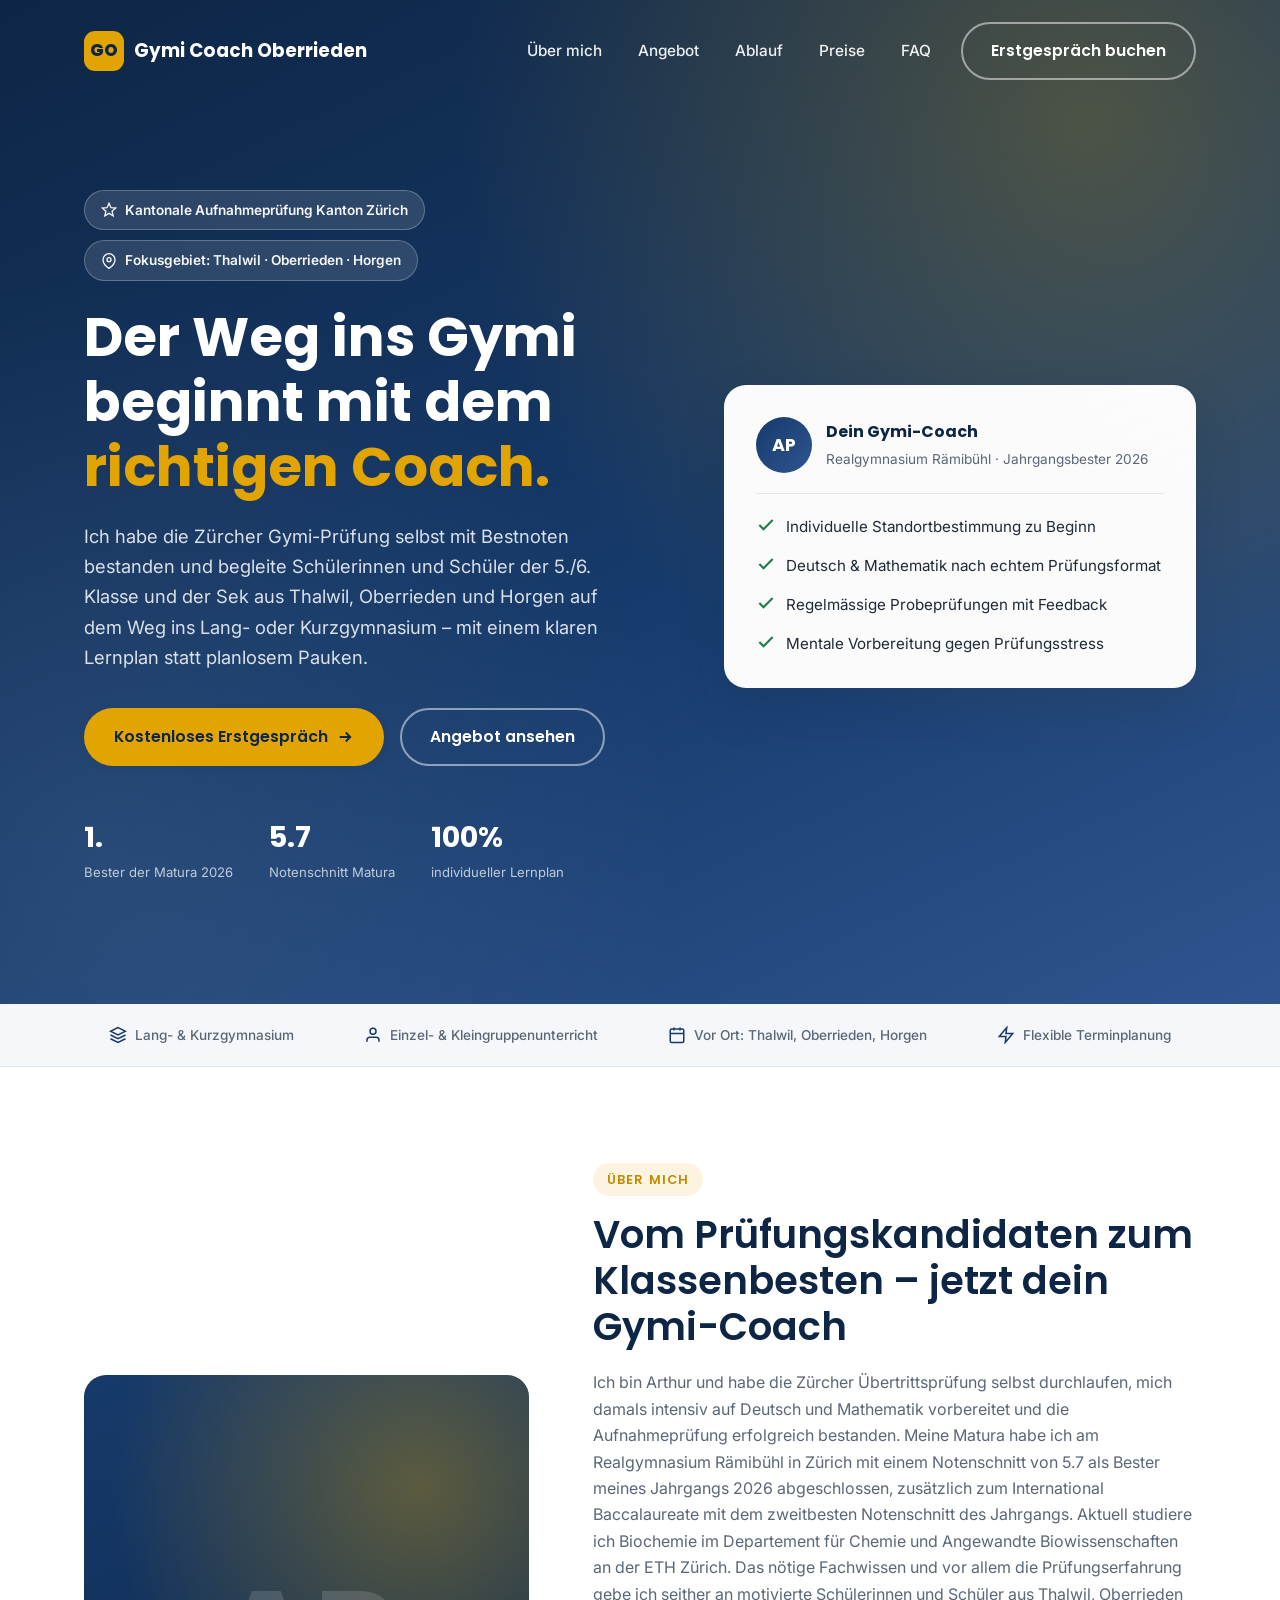
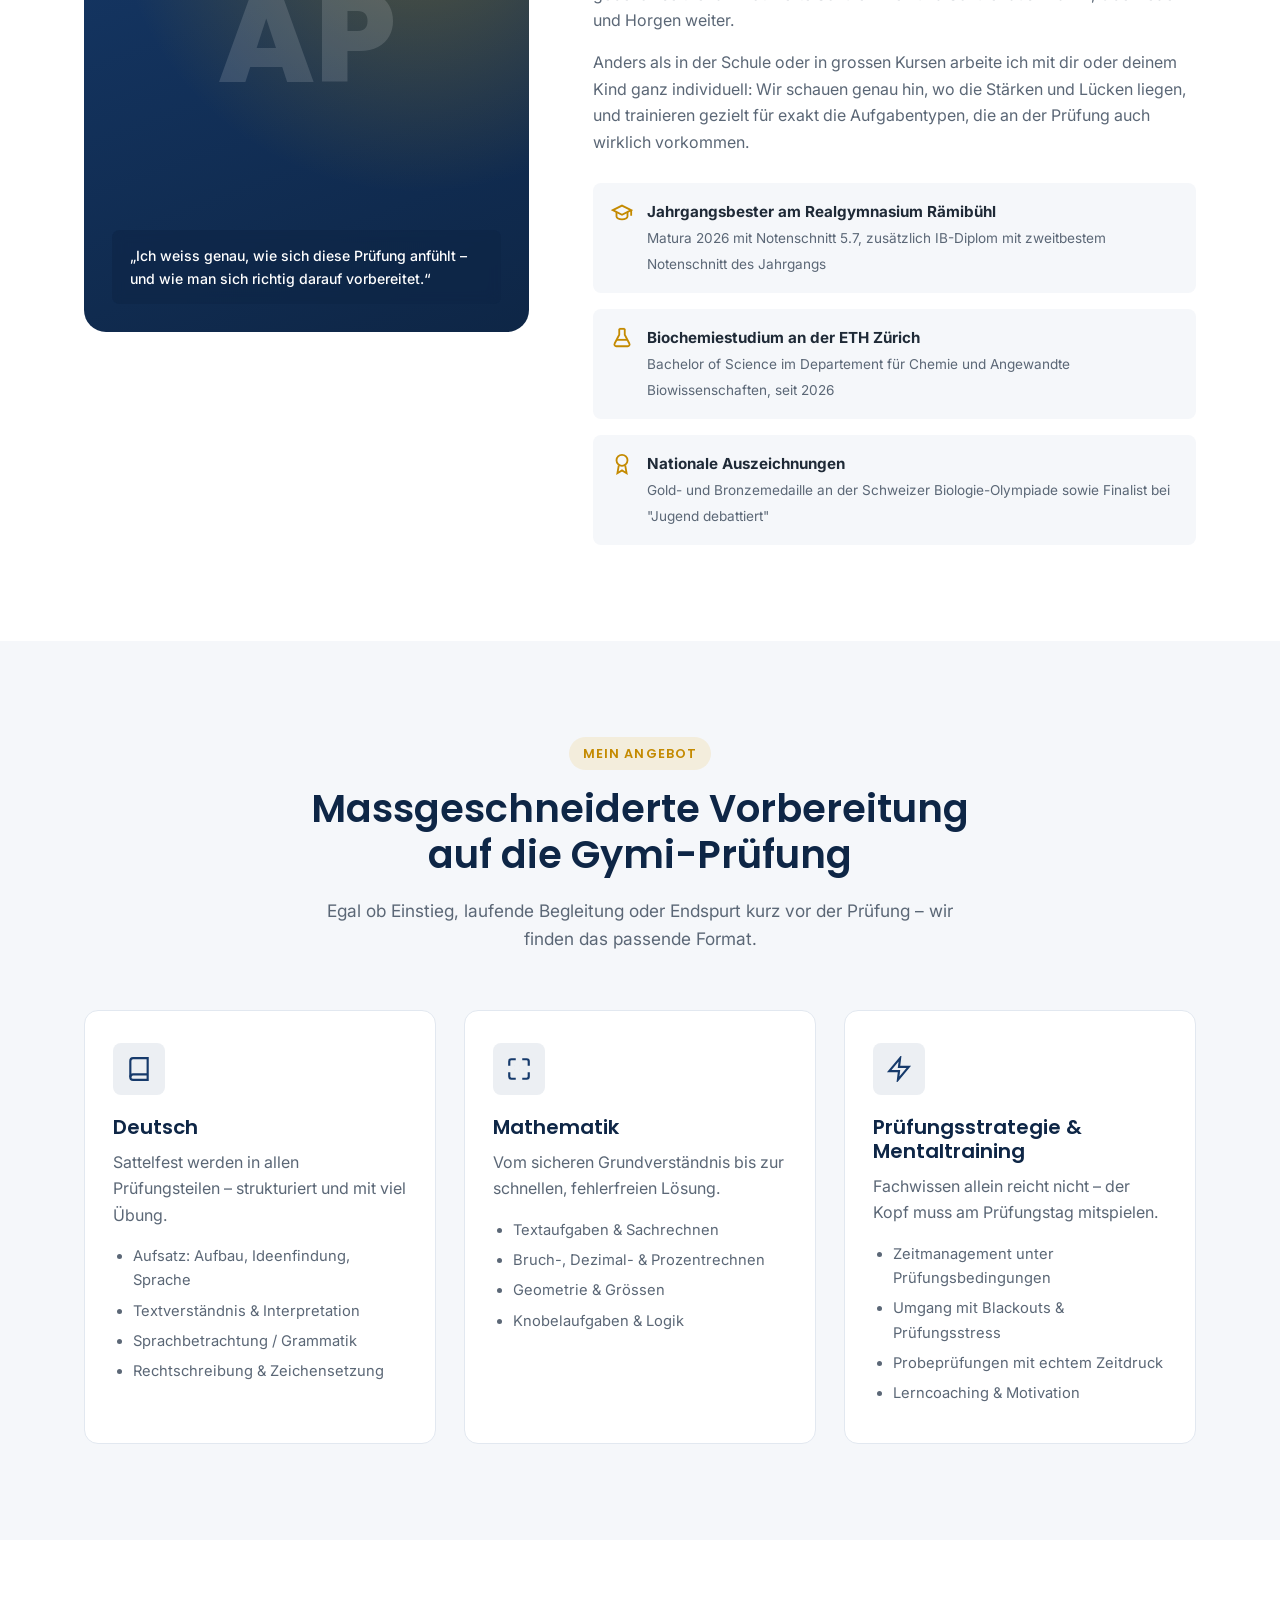
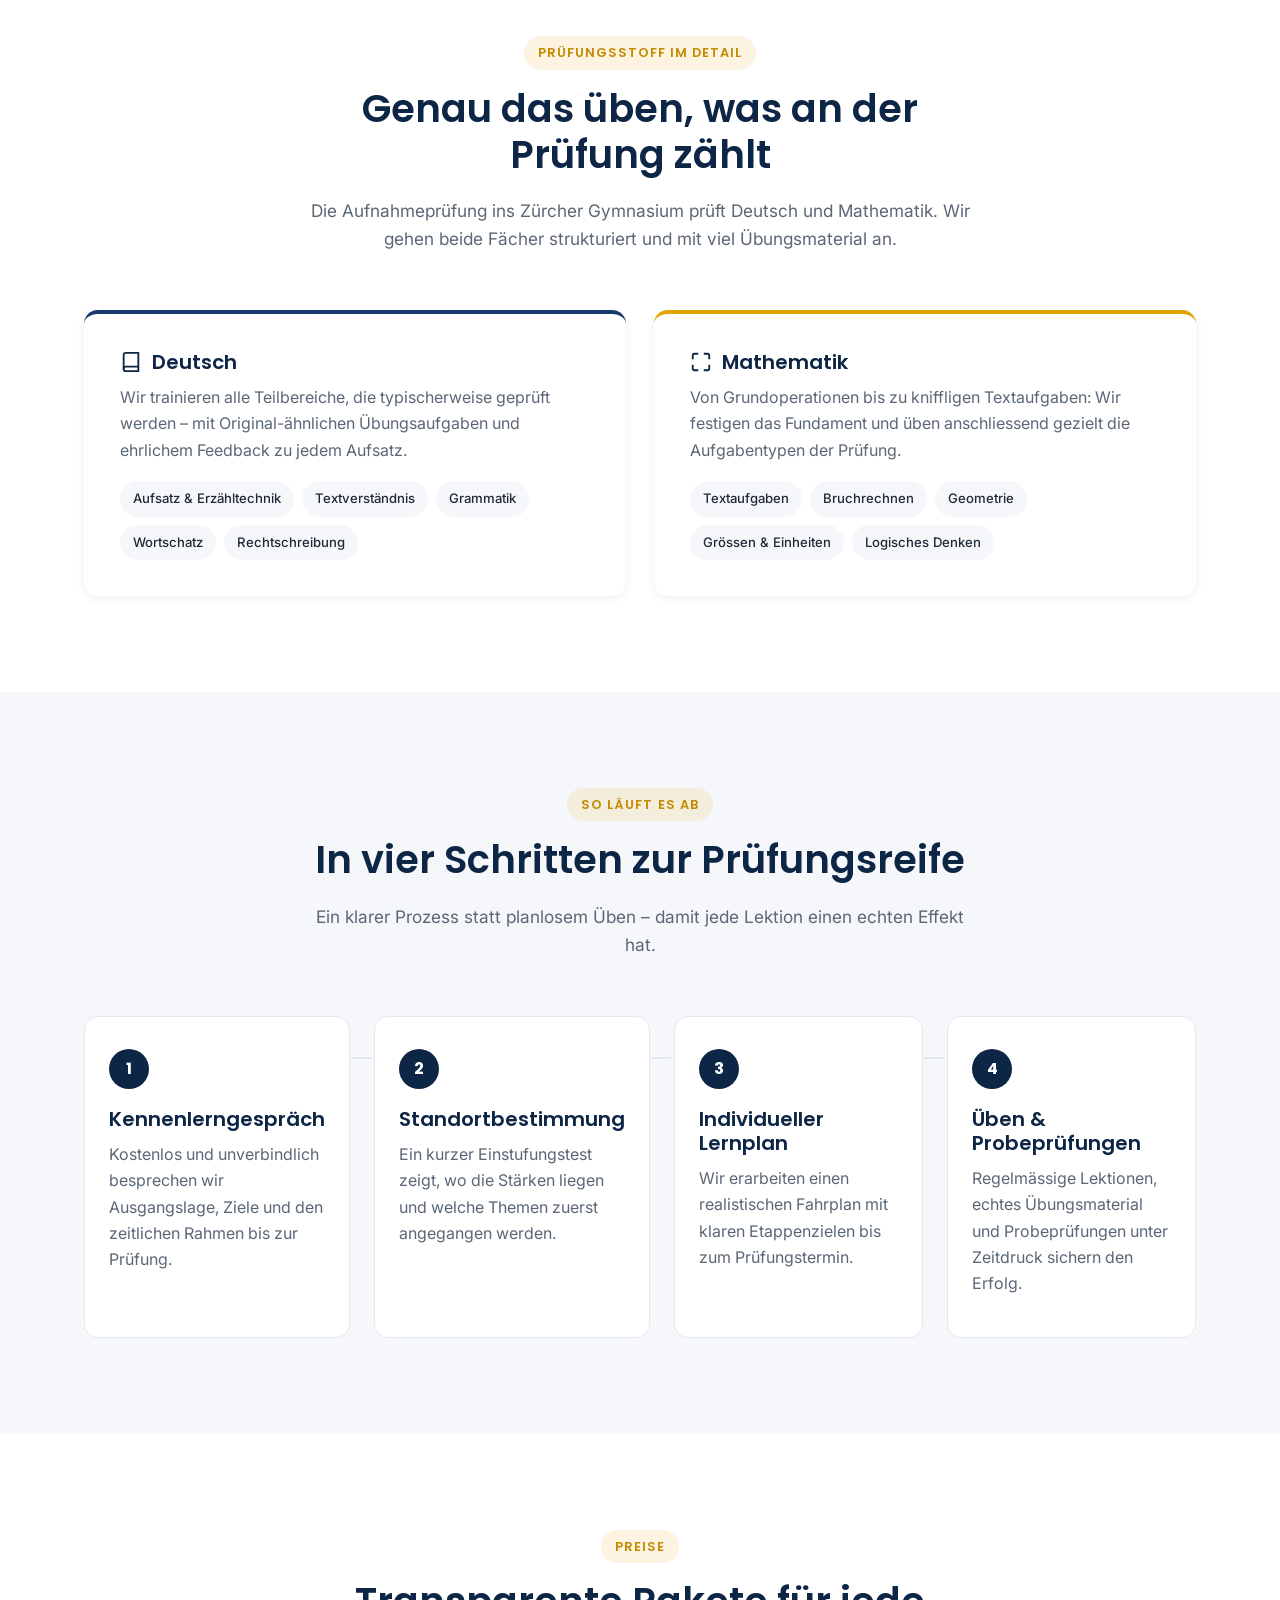
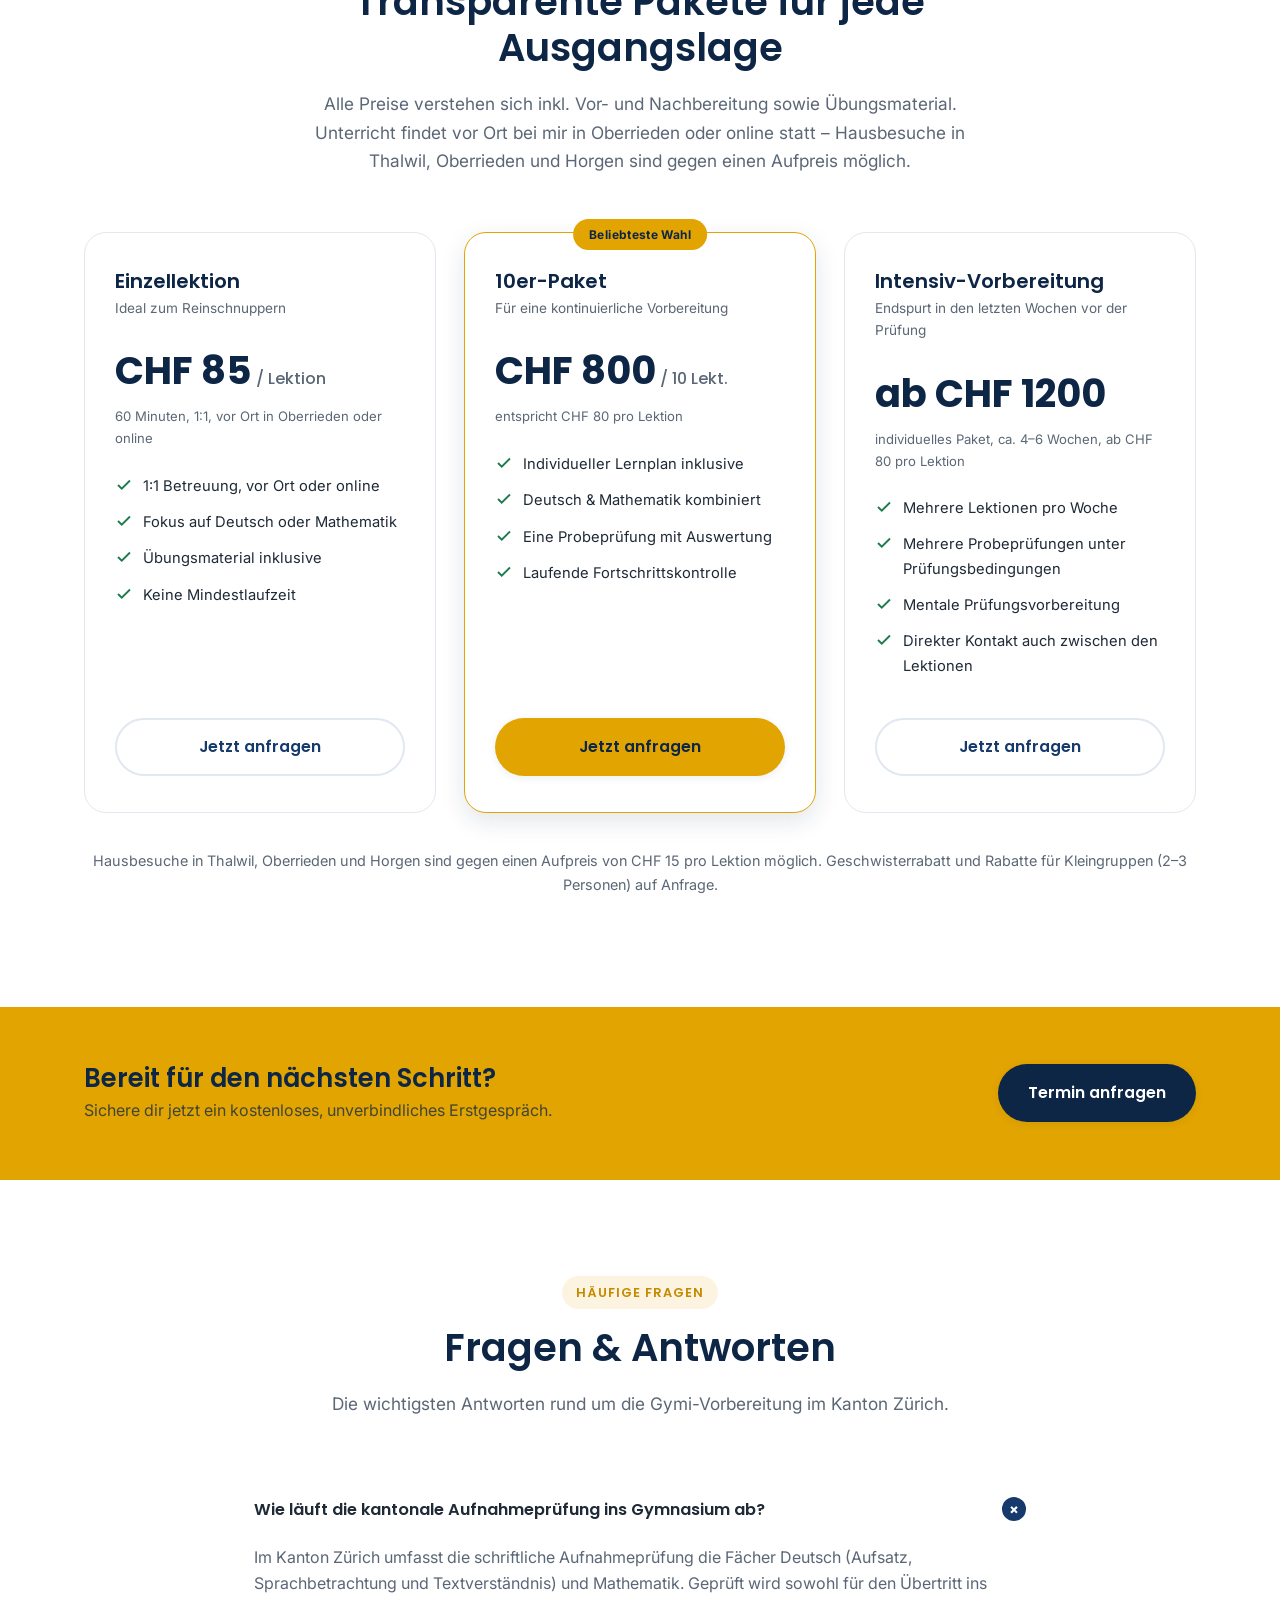
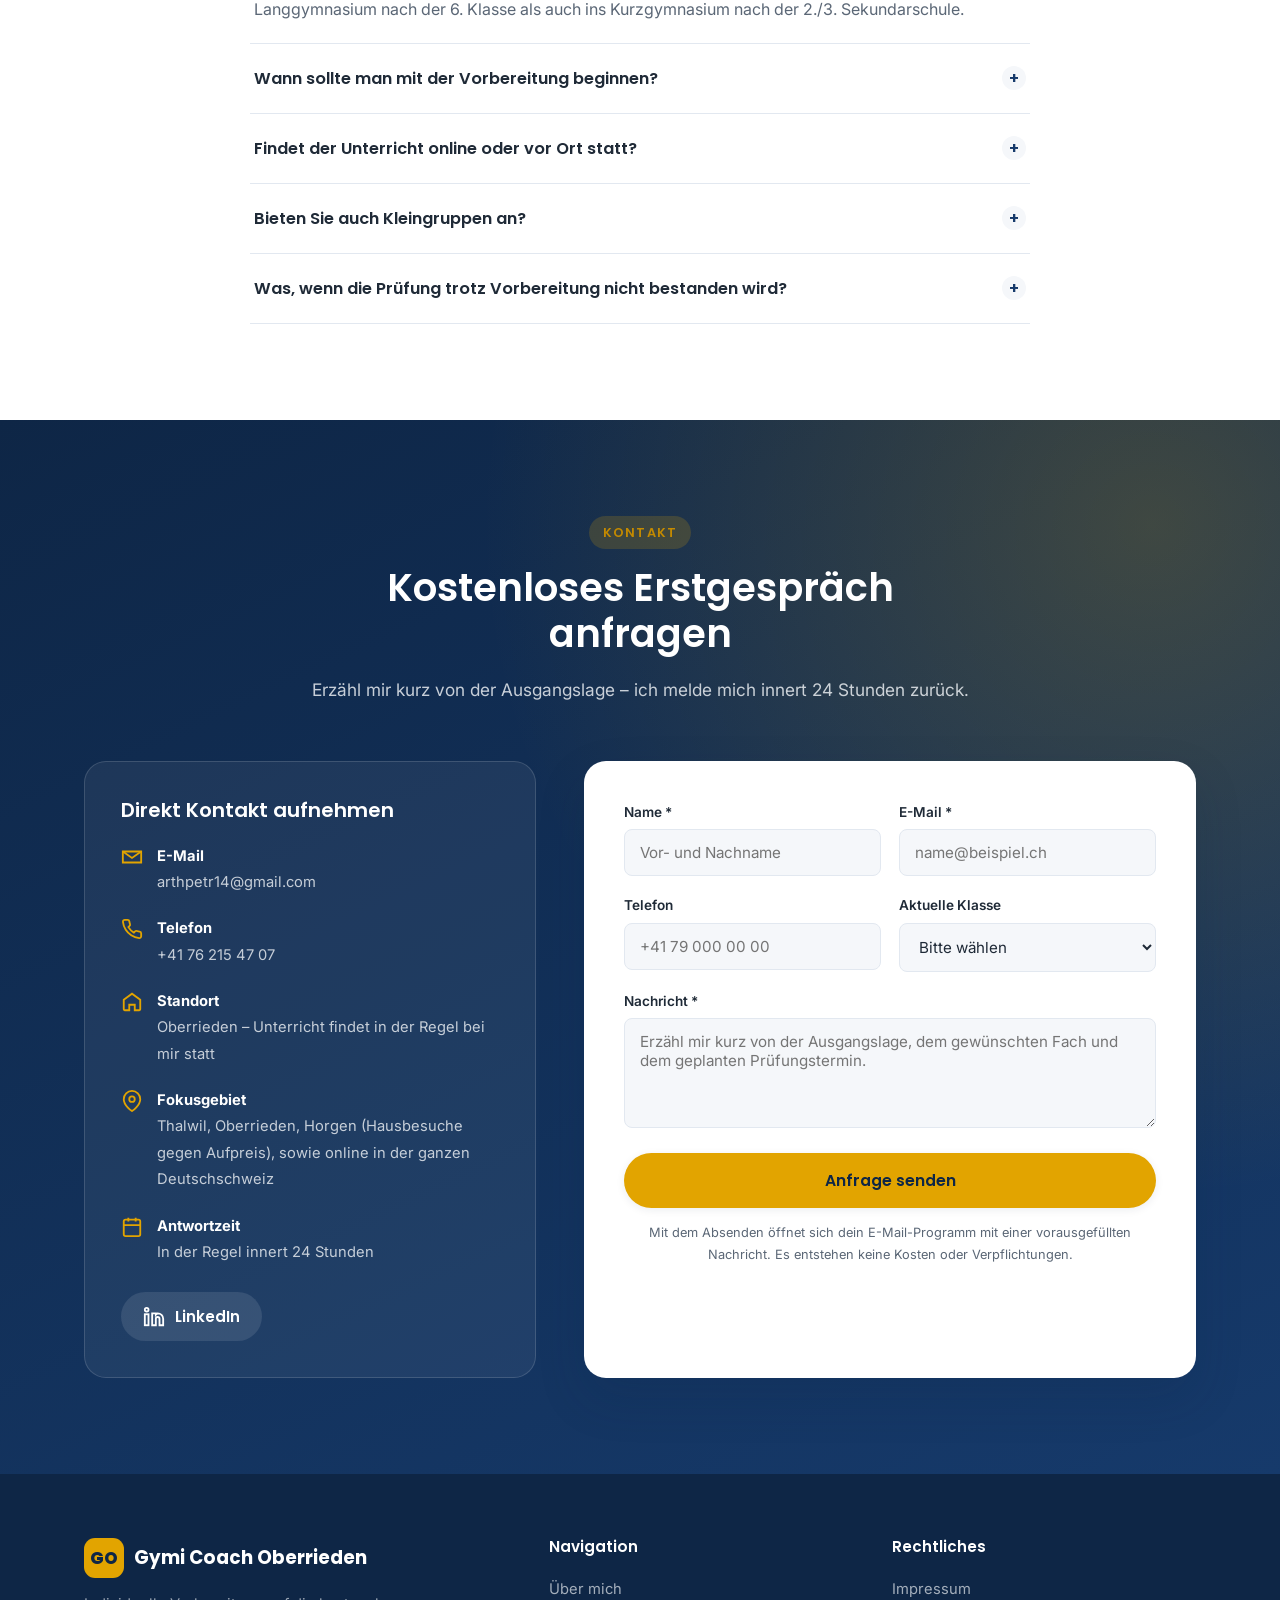
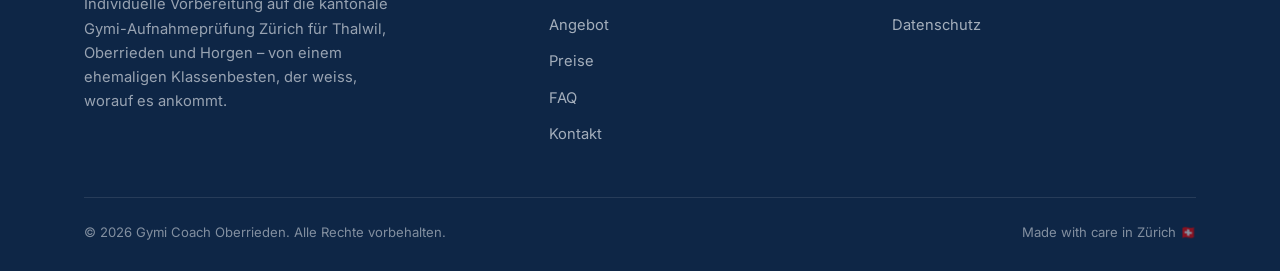
==== commit a4fa37cf: "Rebrand to Gymi Coach Oberrieden Rename the site brand from "Gymi-Coach Zürich" to "Gymi Coach Oberr" ====
--- a/index.html
+++ b/index.html
@@ -4,7 +4,7 @@
 <script>document.documentElement.classList.add('js');</script>
 <meta charset="UTF-8">
 <meta name="viewport" content="width=device-width, initial-scale=1.0">
-<title>Gymi-Vorbereitung Zürich | 1:1 Nachhilfe für die Aufnahmeprüfung</title>
+<title>Gymi Coach Oberrieden | 1:1 Nachhilfe für die Aufnahmeprüfung</title>
 <meta name="description" content="Individuelle Vorbereitung auf die kantonale Gymi-Aufnahmeprüfung Zürich, mit Fokus auf Thalwil, Oberrieden und Horgen. Von einem ehemaligen Klassenbesten begleitet – Deutsch, Mathematik & Prüfungsstrategie. Jetzt kostenloses Erstgespräch sichern.">
 <link rel="icon" href="data:image/svg+xml,%3Csvg xmlns='http://www.w3.org/2000/svg' viewBox='0 0 64 64'%3E%3Crect width='64' height='64' rx='14' fill='%23163A6B'/%3E%3Ctext x='32' y='42' font-family='Arial,sans-serif' font-size='30' font-weight='700' fill='%23E2A400' text-anchor='middle'%3EGZ%3C/text%3E%3C/svg%3E">
 <link rel="preconnect" href="https://fonts.googleapis.com">
@@ -18,8 +18,8 @@
 <header class="site-header" id="siteHeader">
   <div class="container">
     <a href="#top" class="brand">
-      <span class="logo-mark">GZ</span>
-      Gymi-Coach Zürich
+      <span class="logo-mark">GO</span>
+      Gymi Coach Oberrieden
     </a>
     <nav class="main-nav" id="mainNav">
       <a href="#ueber-mich">Über mich</a>
@@ -534,8 +534,8 @@
     <div class="footer-grid">
       <div class="footer-brand">
         <a href="#top" class="brand">
-          <span class="logo-mark">GZ</span>
-          Gymi-Coach Zürich
+          <span class="logo-mark">GO</span>
+          Gymi Coach Oberrieden
         </a>
         <p>Individuelle Vorbereitung auf die kantonale Gymi-Aufnahmeprüfung Zürich für Thalwil, Oberrieden und Horgen – von einem ehemaligen Klassenbesten, der weiss, worauf es ankommt.</p>
       </div>
@@ -558,7 +558,7 @@
       </div>
     </div>
     <div class="footer-bottom">
-      <span>&copy; <span id="year"></span> Gymi-Coach Zürich. Alle Rechte vorbehalten.</span>
+      <span>&copy; <span id="year"></span> Gymi Coach Oberrieden. Alle Rechte vorbehalten.</span>
       <span>Made with care in Zürich 🇨🇭</span>
     </div>
   </div>
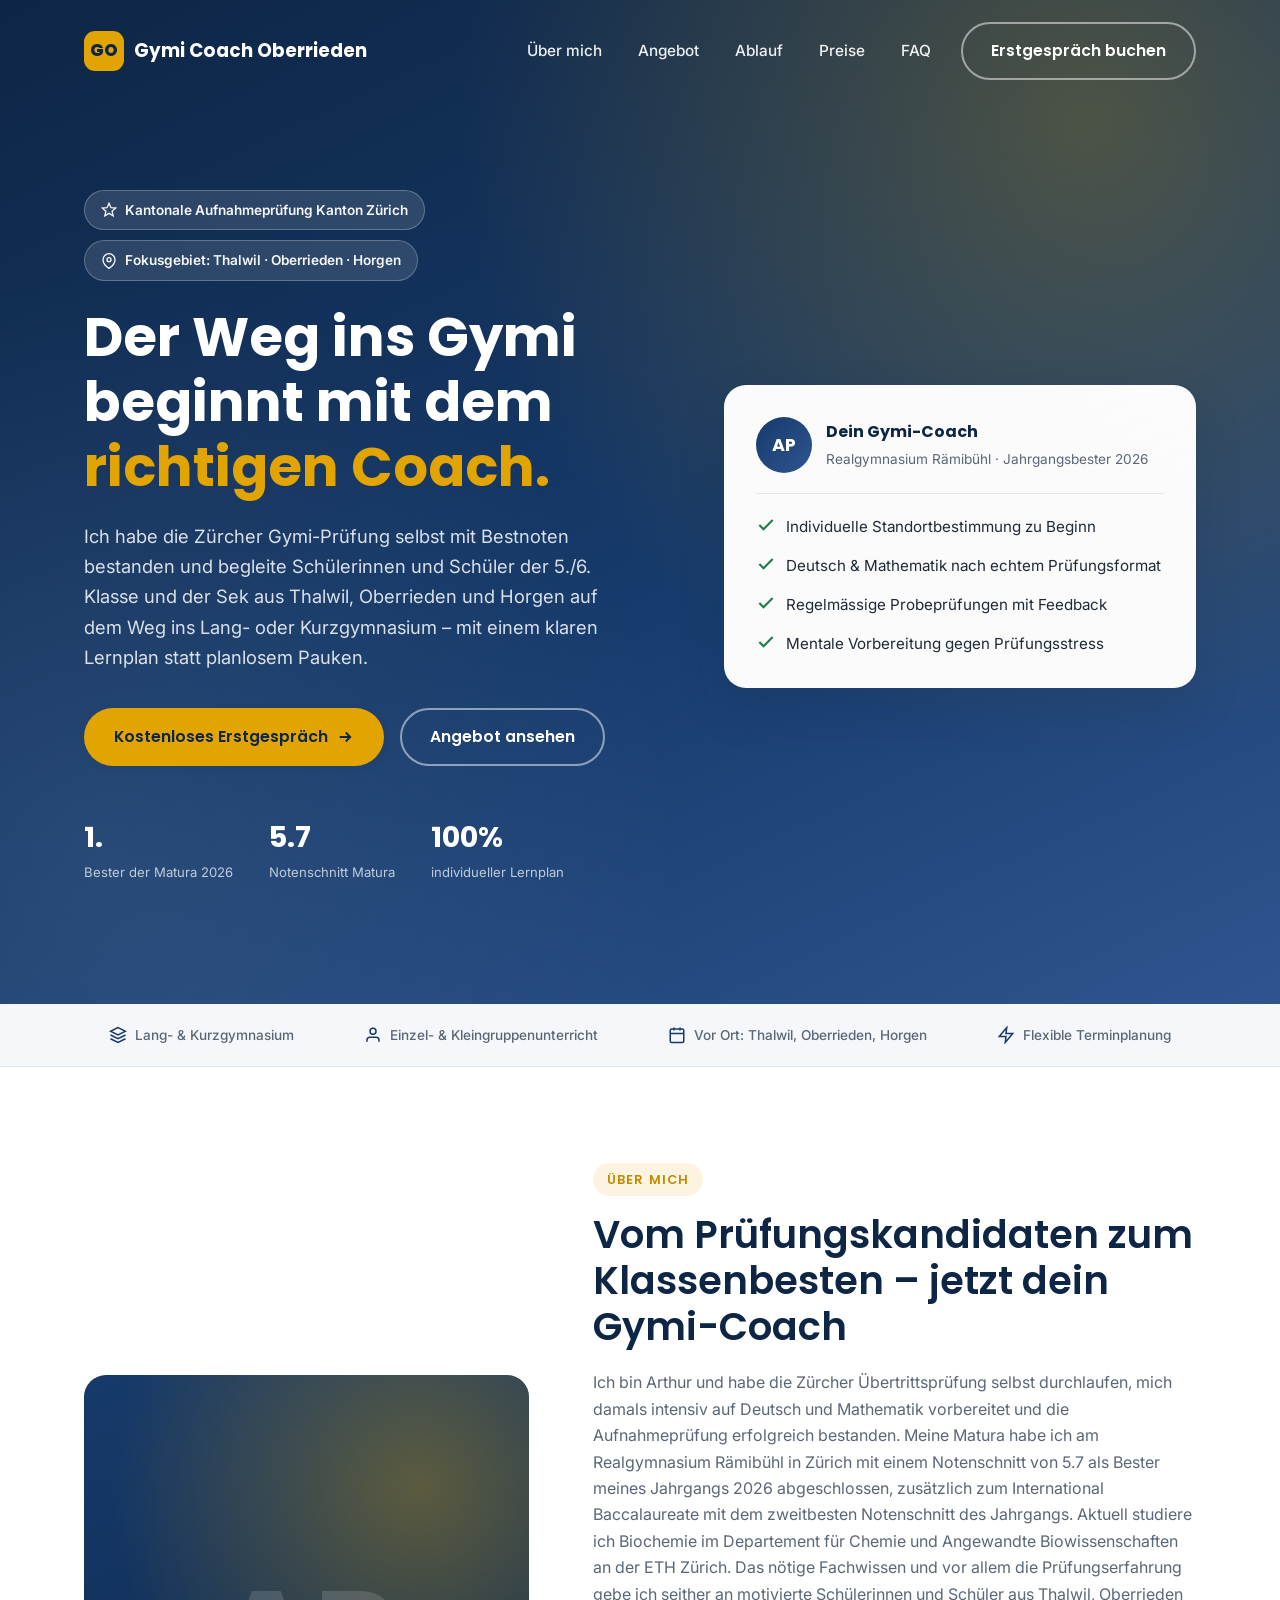
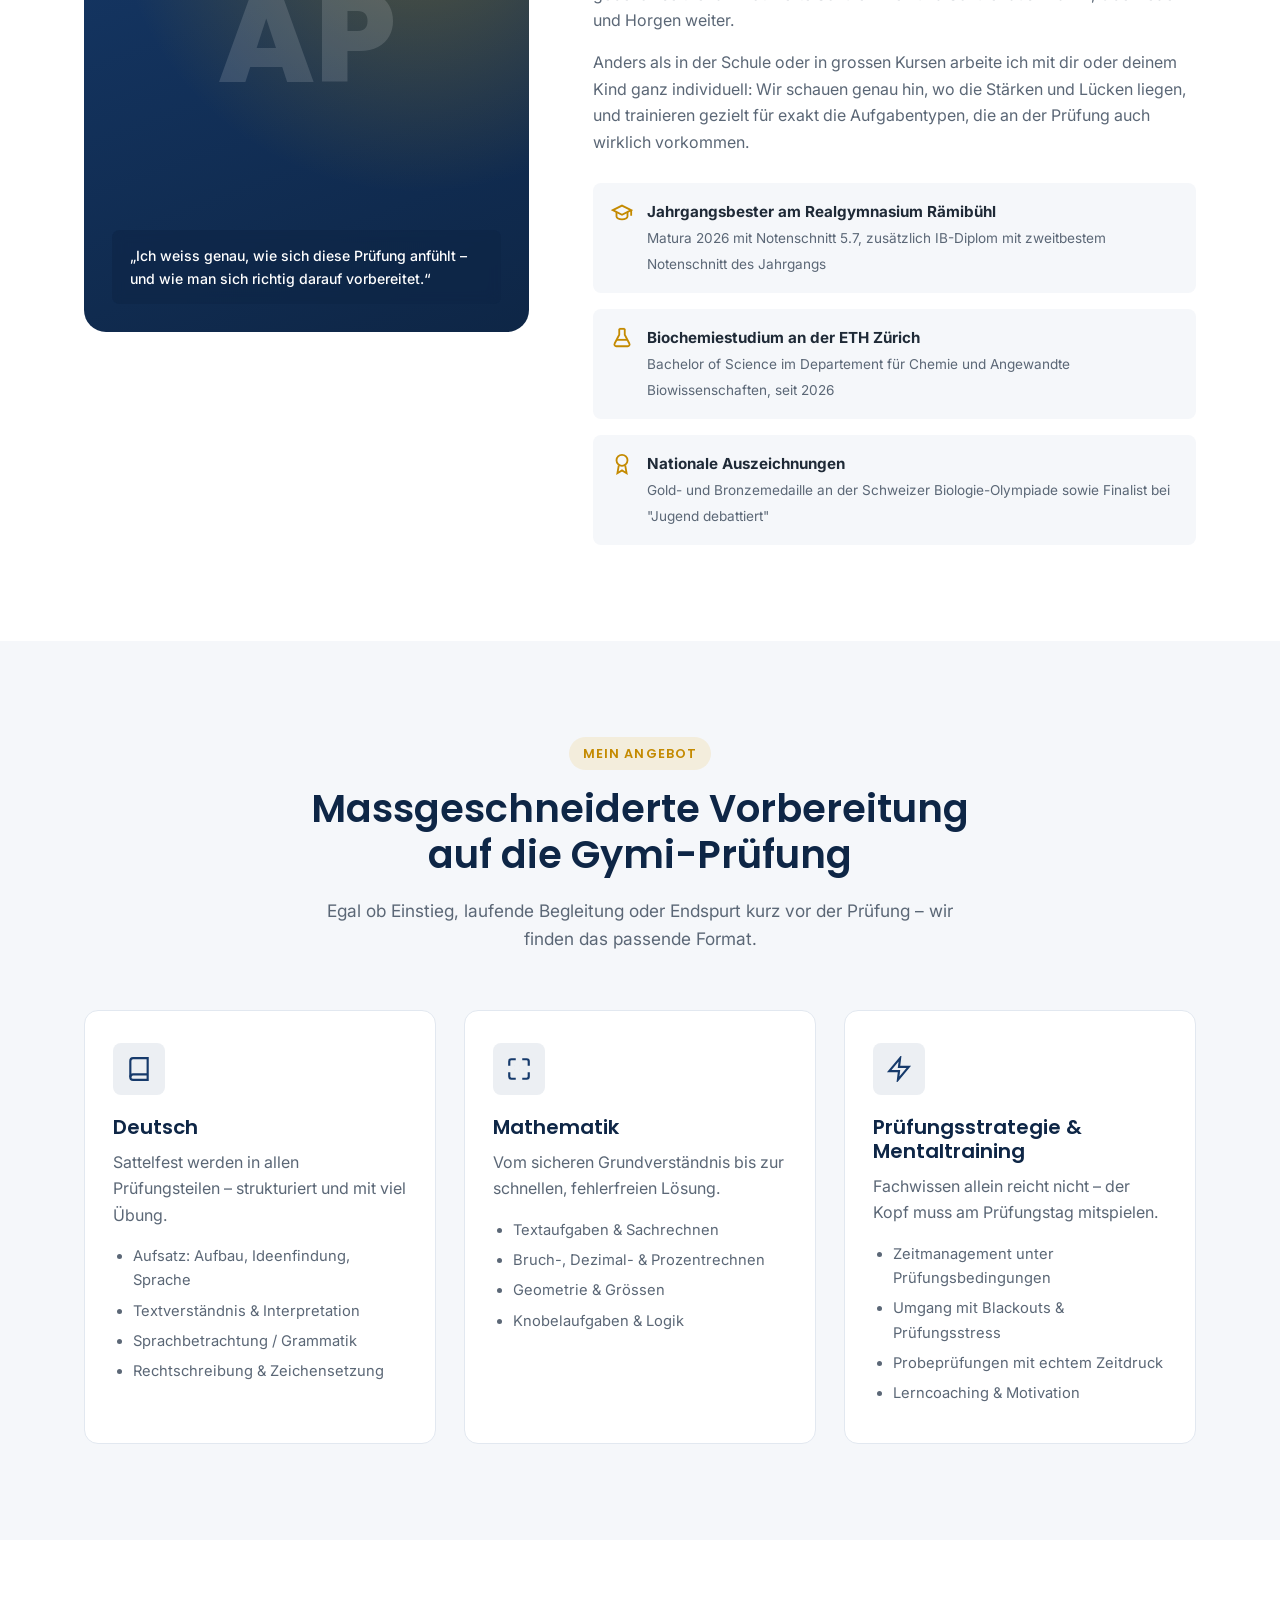
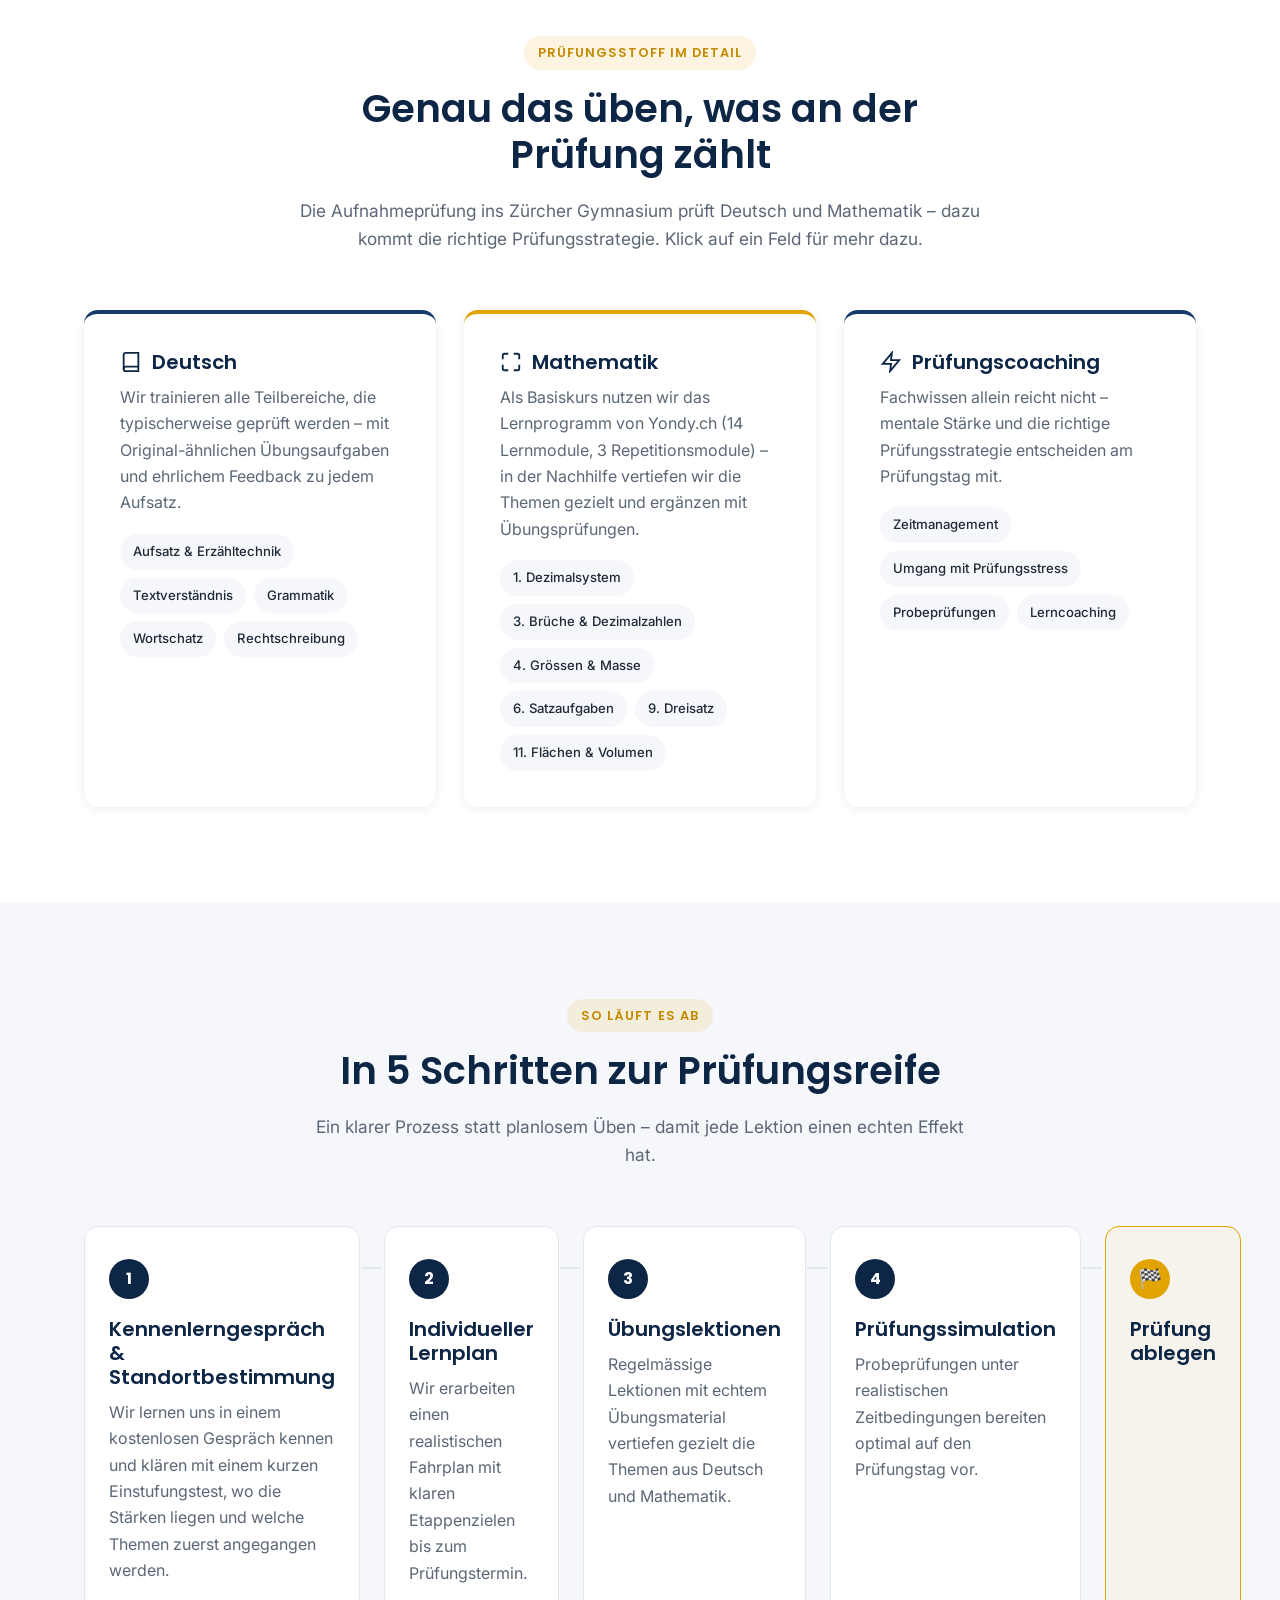
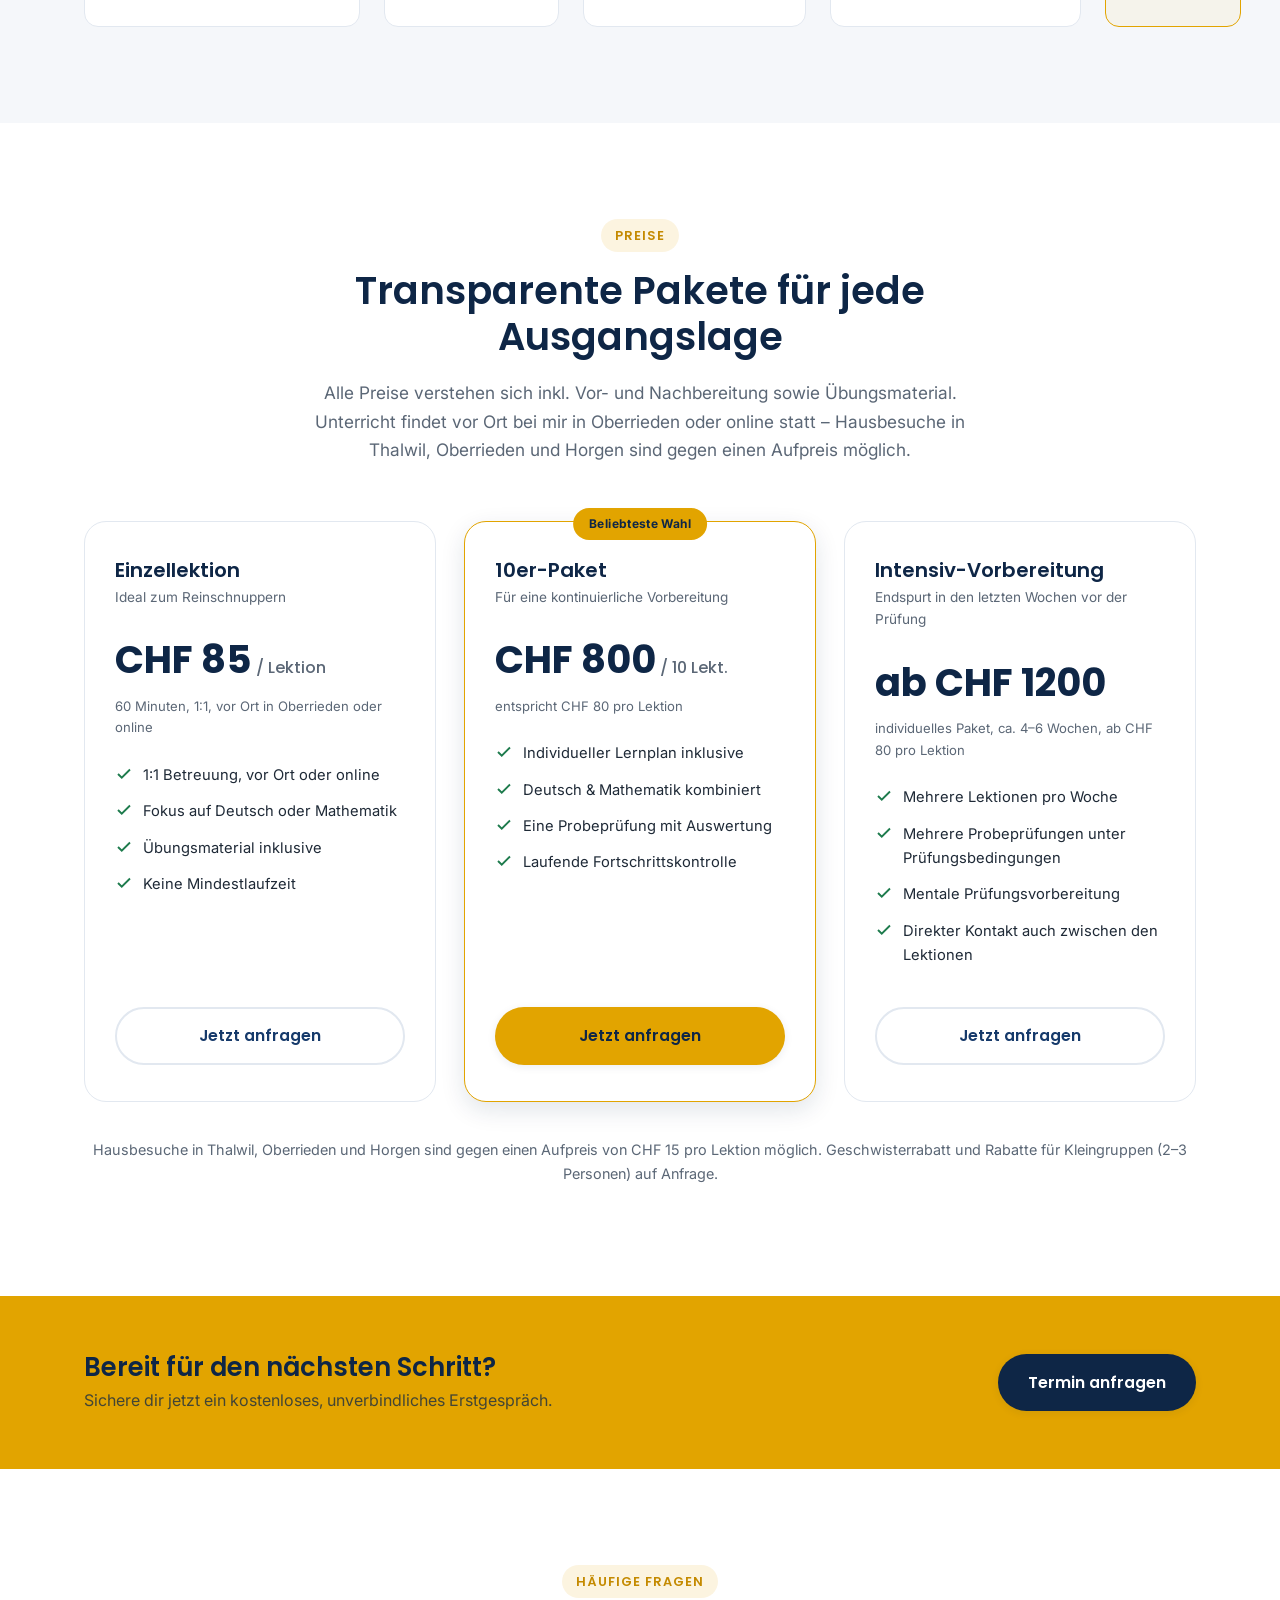
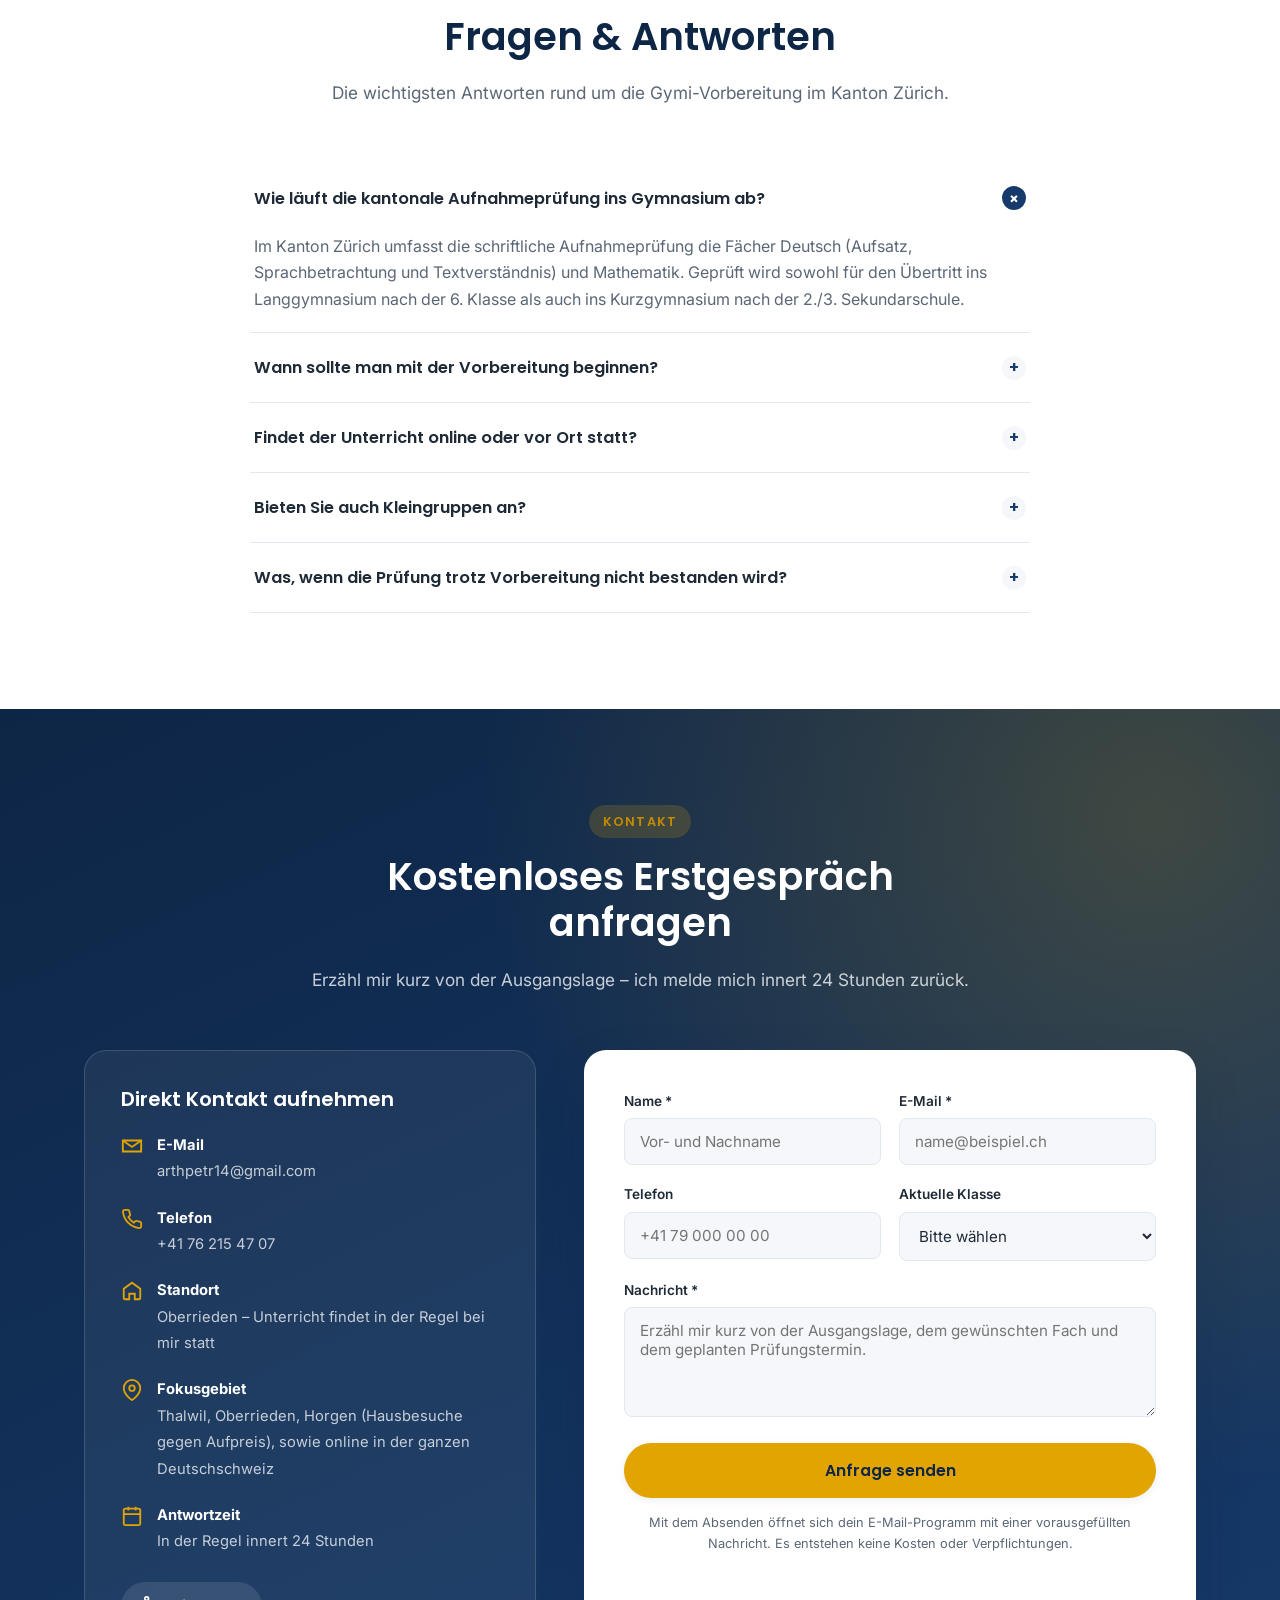
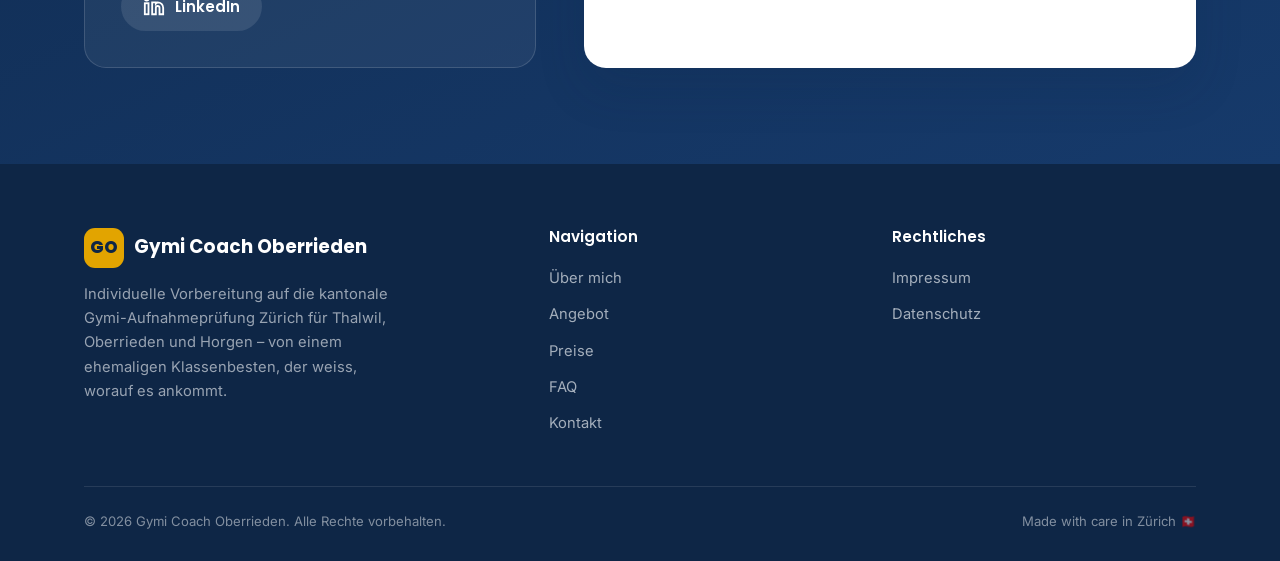
==== commit 8c081ac4: "Restructure Ablauf into 5 steps, add clickable subject cards Ablauf: merge Kennenlerngespräch and St" ====
--- a/index.html
+++ b/index.html
@@ -27,7 +27,7 @@
       <a href="#ablauf">Ablauf</a>
       <a href="#preise">Preise</a>
       <a href="#faq">FAQ</a>
-      <a href="#kontakt" class="btn btn-outline nav-cta">Erstgespräch buchen</a>
+      <a href="#kontakt" id="navCtaBtn" class="btn btn-outline nav-cta">Erstgespräch buchen</a>
     </nav>
     <button class="nav-toggle" id="navToggle" aria-label="Menü öffnen" aria-expanded="false">
       <span></span><span></span><span></span>
@@ -78,7 +78,7 @@
       </div>
     </div>
     <div class="hero-visual">
-      <div class="hero-card">
+      <a class="hero-card" href="#ueber-mich">
         <div class="hero-card-top">
           <div class="hero-avatar">AP</div>
           <div>
@@ -104,7 +104,7 @@
             Mentale Vorbereitung gegen Prüfungsstress
           </li>
         </ul>
-      </div>
+      </a>
     </div>
   </div>
 </section>
@@ -242,10 +242,10 @@
     <div class="section-head reveal">
       <span class="eyebrow">Prüfungsstoff im Detail</span>
       <h2>Genau das üben, was an der Prüfung zählt</h2>
-      <p>Die Aufnahmeprüfung ins Zürcher Gymnasium prüft Deutsch und Mathematik. Wir gehen beide Fächer strukturiert und mit viel Übungsmaterial an.</p>
+      <p>Die Aufnahmeprüfung ins Zürcher Gymnasium prüft Deutsch und Mathematik – dazu kommt die richtige Prüfungsstrategie. Klick auf ein Feld für mehr dazu.</p>
     </div>
     <div class="subjects-grid">
-      <div class="subject-card reveal">
+      <a class="subject-card reveal" href="#kontakt">
         <h3>
           <svg width="22" height="22" viewBox="0 0 24 24" fill="none" stroke="currentColor" stroke-width="2"><path d="M4 19.5A2.5 2.5 0 0 1 6.5 17H20"/><path d="M6.5 2H20v20H6.5A2.5 2.5 0 0 1 4 19.5v-15A2.5 2.5 0 0 1 6.5 2z"/></svg>
           Deutsch
@@ -258,21 +258,35 @@
           <span class="tag">Wortschatz</span>
           <span class="tag">Rechtschreibung</span>
         </div>
-      </div>
-      <div class="subject-card accent-border reveal">
+      </a>
+      <a class="subject-card accent-border reveal" href="https://www.yondy.ch" target="_blank" rel="noopener noreferrer">
         <h3>
           <svg width="22" height="22" viewBox="0 0 24 24" fill="none" stroke="currentColor" stroke-width="2"><path d="M9 3H5a2 2 0 0 0-2 2v4M15 3h4a2 2 0 0 1 2 2v4M9 21H5a2 2 0 0 1-2-2v-4M15 21h4a2 2 0 0 0 2-2v-4"/></svg>
           Mathematik
         </h3>
-        <p>Von Grundoperationen bis zu kniffligen Textaufgaben: Wir festigen das Fundament und üben anschliessend gezielt die Aufgabentypen der Prüfung.</p>
+        <p>Als Basiskurs nutzen wir das Lernprogramm von Yondy.ch (14 Lernmodule, 3 Repetitionsmodule) – in der Nachhilfe vertiefen wir die Themen gezielt und ergänzen mit Übungsprüfungen.</p>
         <div class="tag-list">
-          <span class="tag">Textaufgaben</span>
-          <span class="tag">Bruchrechnen</span>
-          <span class="tag">Geometrie</span>
-          <span class="tag">Grössen &amp; Einheiten</span>
-          <span class="tag">Logisches Denken</span>
-        </div>
-      </div>
+          <span class="tag">1. Dezimalsystem</span>
+          <span class="tag">3. Brüche &amp; Dezimalzahlen</span>
+          <span class="tag">4. Grössen &amp; Masse</span>
+          <span class="tag">6. Satzaufgaben</span>
+          <span class="tag">9. Dreisatz</span>
+          <span class="tag">11. Flächen &amp; Volumen</span>
+        </div>
+      </a>
+      <a class="subject-card reveal" href="#kontakt">
+        <h3>
+          <svg width="22" height="22" viewBox="0 0 24 24" fill="none" stroke="currentColor" stroke-width="2"><path d="M13 2L3 14h9l-1 8 10-12h-9l1-8z"/></svg>
+          Prüfungscoaching
+        </h3>
+        <p>Fachwissen allein reicht nicht – mentale Stärke und die richtige Prüfungsstrategie entscheiden am Prüfungstag mit.</p>
+        <div class="tag-list">
+          <span class="tag">Zeitmanagement</span>
+          <span class="tag">Umgang mit Prüfungsstress</span>
+          <span class="tag">Probeprüfungen</span>
+          <span class="tag">Lerncoaching</span>
+        </div>
+      </a>
     </div>
   </div>
 </section>
@@ -282,29 +296,33 @@
   <div class="container">
     <div class="section-head reveal">
       <span class="eyebrow">So läuft es ab</span>
-      <h2>In vier Schritten zur Prüfungsreife</h2>
+      <h2>In 5 Schritten zur Prüfungsreife</h2>
       <p>Ein klarer Prozess statt planlosem Üben – damit jede Lektion einen echten Effekt hat.</p>
     </div>
     <div class="process-steps">
       <div class="process-step reveal">
         <span class="step-num">1</span>
-        <h3>Kennenlerngespräch</h3>
-        <p>Kostenlos und unverbindlich besprechen wir Ausgangslage, Ziele und den zeitlichen Rahmen bis zur Prüfung.</p>
+        <h3>Kennenlerngespräch &amp; Standortbestimmung</h3>
+        <p>Wir lernen uns in einem kostenlosen Gespräch kennen und klären mit einem kurzen Einstufungstest, wo die Stärken liegen und welche Themen zuerst angegangen werden.</p>
       </div>
       <div class="process-step reveal">
         <span class="step-num">2</span>
-        <h3>Standortbestimmung</h3>
-        <p>Ein kurzer Einstufungstest zeigt, wo die Stärken liegen und welche Themen zuerst angegangen werden.</p>
+        <h3>Individueller Lernplan</h3>
+        <p>Wir erarbeiten einen realistischen Fahrplan mit klaren Etappenzielen bis zum Prüfungstermin.</p>
       </div>
       <div class="process-step reveal">
         <span class="step-num">3</span>
-        <h3>Individueller Lernplan</h3>
-        <p>Wir erarbeiten einen realistischen Fahrplan mit klaren Etappenzielen bis zum Prüfungstermin.</p>
+        <h3>Übungslektionen</h3>
+        <p>Regelmässige Lektionen mit echtem Übungsmaterial vertiefen gezielt die Themen aus Deutsch und Mathematik.</p>
       </div>
       <div class="process-step reveal">
         <span class="step-num">4</span>
-        <h3>Üben &amp; Probeprüfungen</h3>
-        <p>Regelmässige Lektionen, echtes Übungsmaterial und Probeprüfungen unter Zeitdruck sichern den Erfolg.</p>
+        <h3>Prüfungssimulation</h3>
+        <p>Probeprüfungen unter realistischen Zeitbedingungen bereiten optimal auf den Prüfungstag vor.</p>
+      </div>
+      <div class="process-step process-step-finish reveal">
+        <span class="step-num step-flag" aria-hidden="true">🏁</span>
+        <h3>Prüfung ablegen</h3>
       </div>
     </div>
   </div>
@@ -486,7 +504,7 @@
           </a>
         </div>
       </div>
-      <div class="contact-form-card reveal">
+      <div class="contact-form-card reveal" id="kontakt-formular">
         <div class="form-success" id="formSuccess">Vielen Dank für deine Anfrage! Dein E-Mail-Programm sollte sich mit den ausgefüllten Angaben geöffnet haben – bitte sende die Nachricht von dort ab.</div>
         <form id="contactForm">
           <div class="form-row">
--- a/css/style.css
+++ b/css/style.css
@@ -312,11 +312,19 @@
 }
 
 .hero-card {
+  display: block;
   background: rgba(255,255,255,0.98);
   border-radius: var(--radius-lg);
   padding: 32px;
   box-shadow: var(--shadow-lg);
   color: var(--color-text);
+  text-decoration: none;
+  transition: transform .2s ease, box-shadow .2s ease;
+}
+.hero-card:hover, .hero-card:focus-visible {
+  transform: translateY(-4px);
+  box-shadow: var(--shadow-lg), 0 0 0 2px var(--color-accent);
+  outline: none;
 }
 
 .hero-card-top {
@@ -509,7 +517,7 @@
    ========================================================= */
 .process-steps {
   display: grid;
-  grid-template-columns: repeat(4, 1fr);
+  grid-template-columns: repeat(5, 1fr);
   gap: 24px;
   counter-reset: step;
 }
@@ -533,6 +541,16 @@
   font-family: var(--font-heading);
   font-weight: 700;
   margin-bottom: 18px;
+}
+
+.process-step-finish {
+  border-color: var(--color-accent);
+  background: rgba(226, 164, 0, 0.06);
+}
+.process-step-finish h3 { margin-bottom: 0; }
+.step-num.step-flag {
+  background: var(--color-accent);
+  font-size: 1.2rem;
 }
 
 .process-connector {
@@ -557,16 +575,24 @@
    ========================================================= */
 .subjects-grid {
   display: grid;
-  grid-template-columns: 1fr 1fr;
+  grid-template-columns: repeat(3, 1fr);
   gap: 28px;
 }
 
 .subject-card {
+  display: block;
   background: var(--color-bg);
   border-radius: var(--radius-md);
   padding: 36px;
   box-shadow: var(--shadow-sm);
   border-top: 4px solid var(--color-primary);
+  text-decoration: none;
+  transition: transform .2s ease, box-shadow .2s ease;
+}
+.subject-card:hover, .subject-card:focus-visible {
+  transform: translateY(-4px);
+  box-shadow: var(--shadow-md);
+  outline: none;
 }
 .subject-card.accent-border { border-top-color: var(--color-accent); }
 
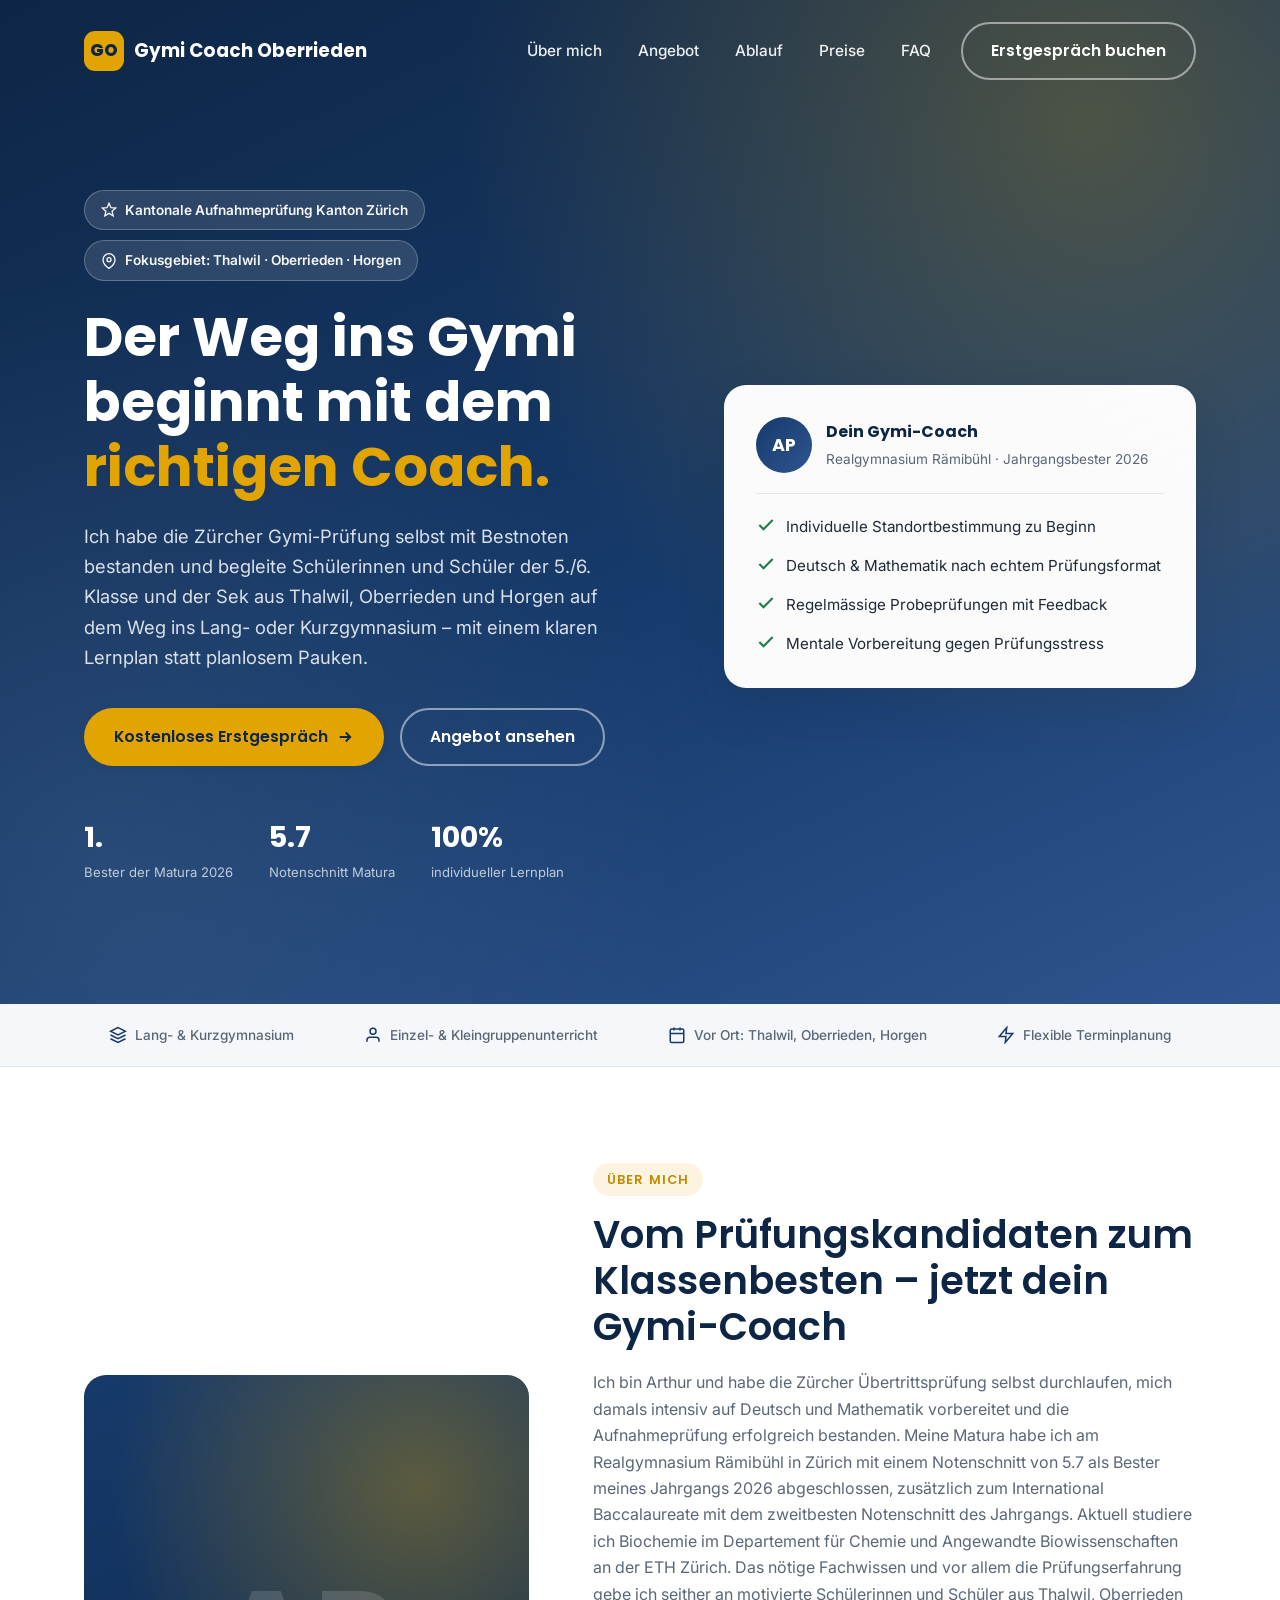
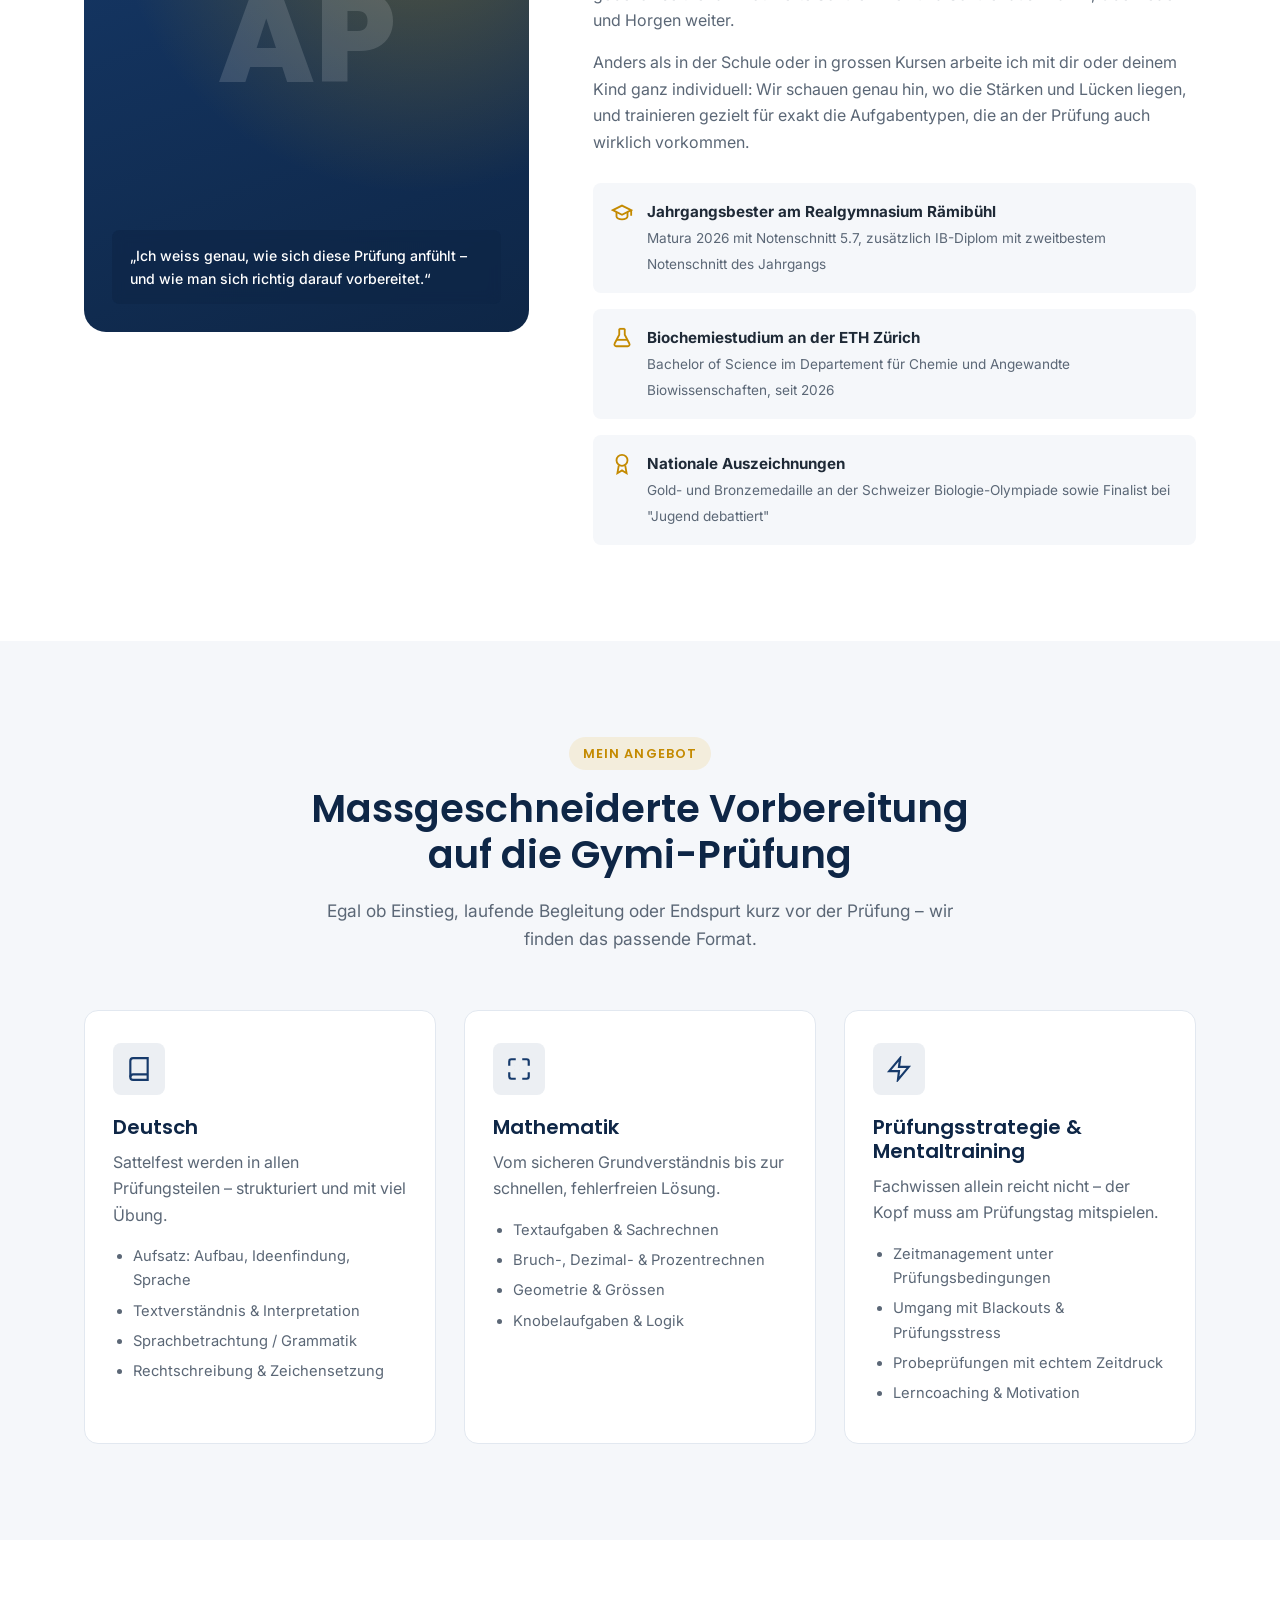
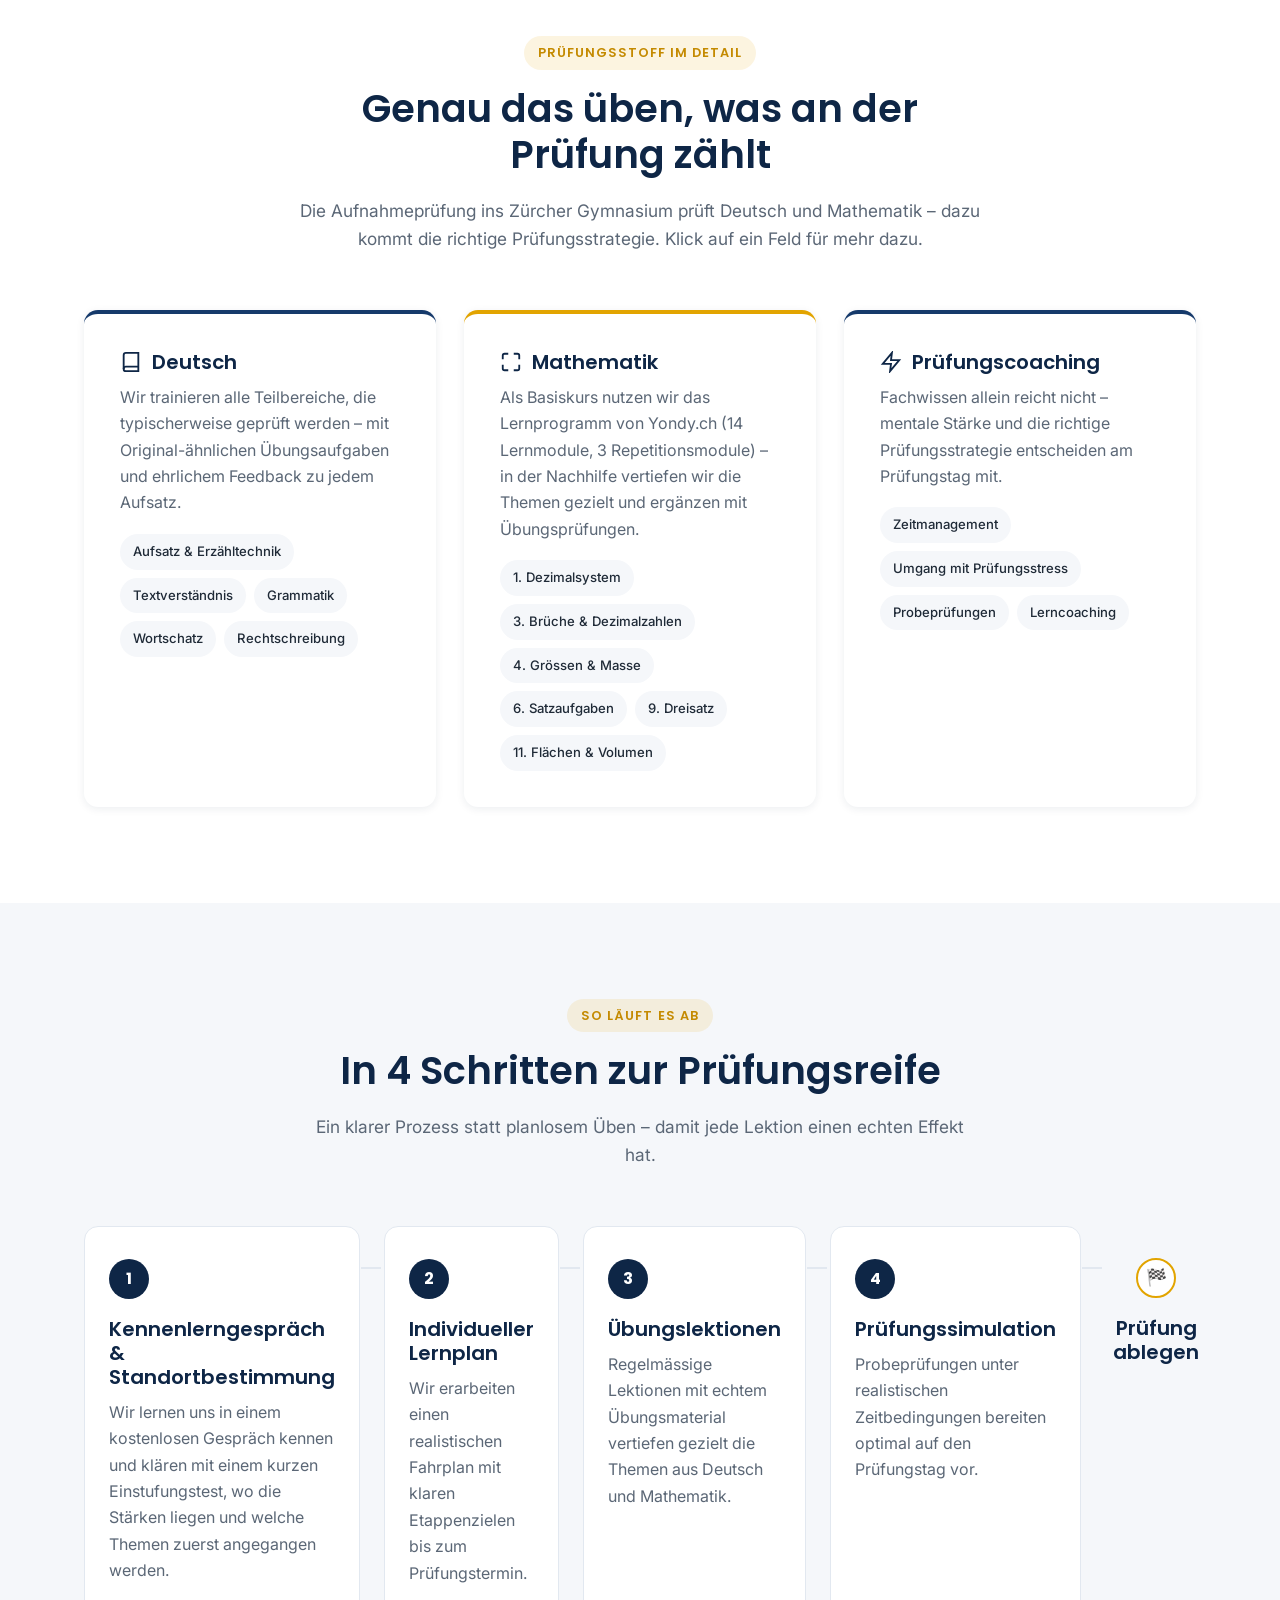
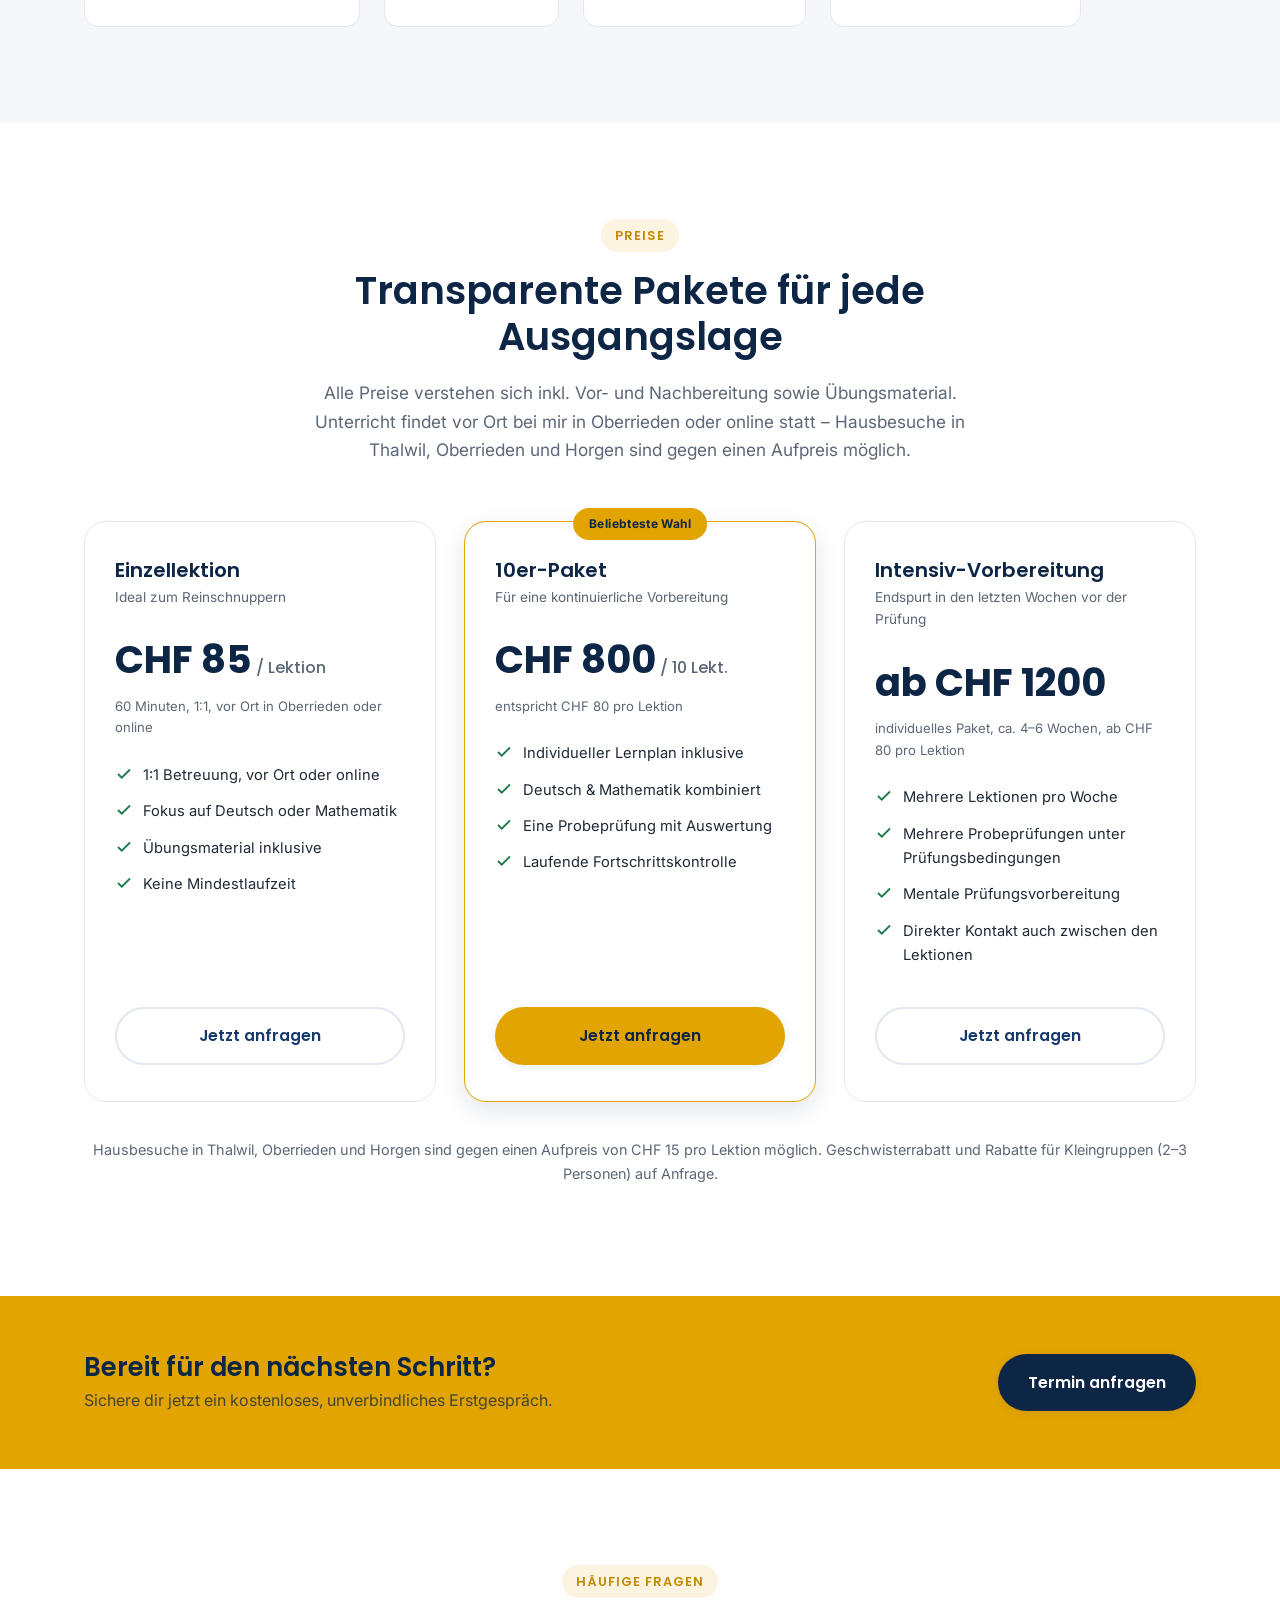
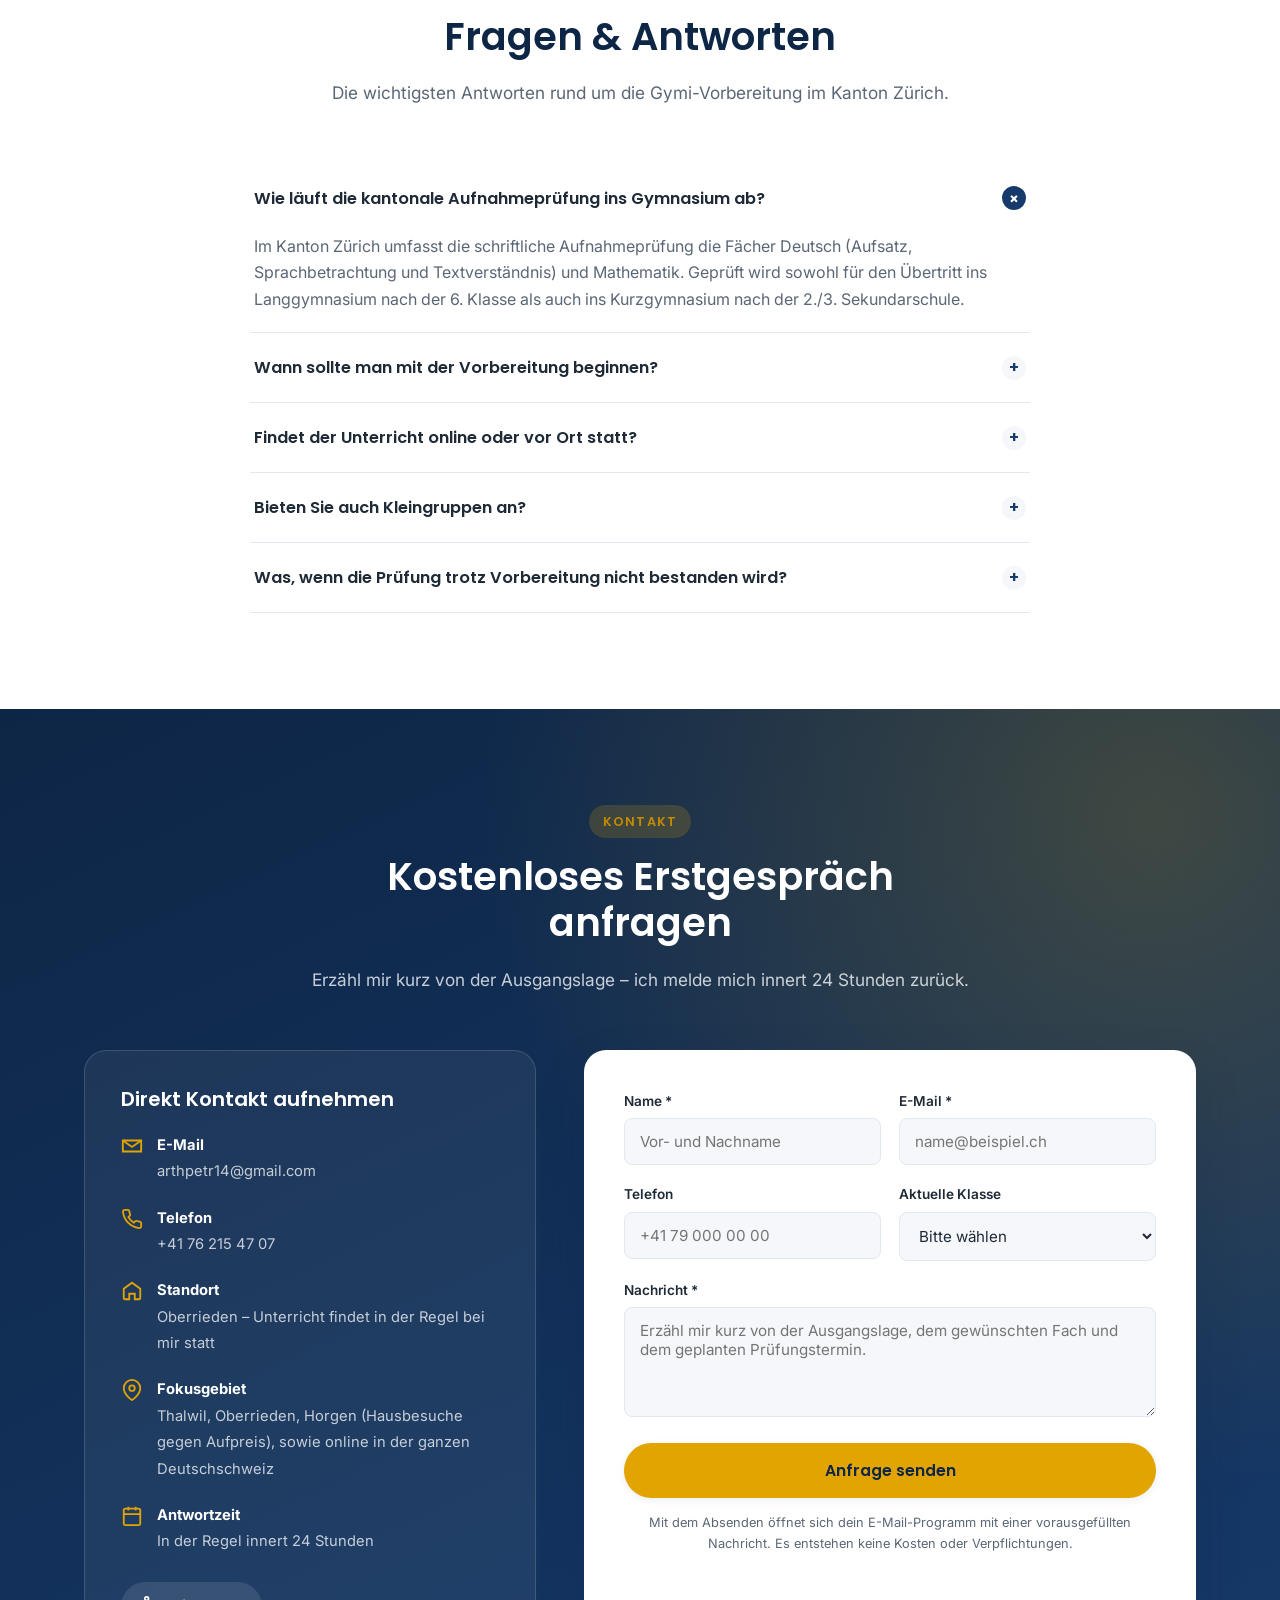
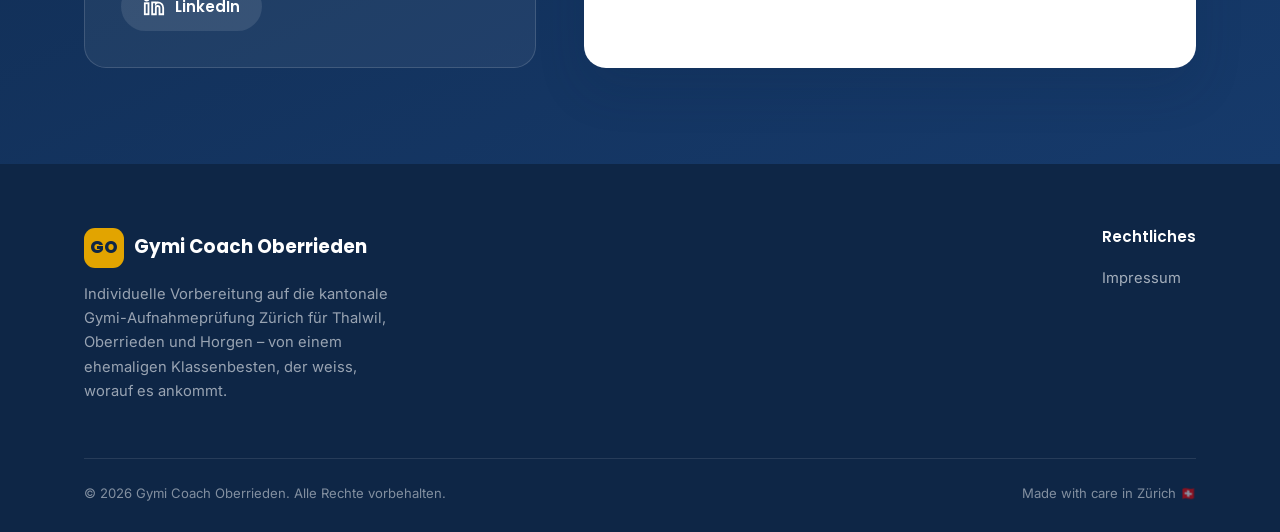
==== commit 7b2e1cbb: "Redesign Ablauf finish marker, trim footer to essentials Ablauf: back to 4 connected boxed steps; th" ====
--- a/index.html
+++ b/index.html
@@ -296,7 +296,7 @@
   <div class="container">
     <div class="section-head reveal">
       <span class="eyebrow">So läuft es ab</span>
-      <h2>In 5 Schritten zur Prüfungsreife</h2>
+      <h2>In 4 Schritten zur Prüfungsreife</h2>
       <p>Ein klarer Prozess statt planlosem Üben – damit jede Lektion einen echten Effekt hat.</p>
     </div>
     <div class="process-steps">
@@ -320,8 +320,8 @@
         <h3>Prüfungssimulation</h3>
         <p>Probeprüfungen unter realistischen Zeitbedingungen bereiten optimal auf den Prüfungstag vor.</p>
       </div>
-      <div class="process-step process-step-finish reveal">
-        <span class="step-num step-flag" aria-hidden="true">🏁</span>
+      <div class="process-finish reveal">
+        <span class="step-flag-circle" aria-hidden="true">🏁</span>
         <h3>Prüfung ablegen</h3>
       </div>
     </div>
@@ -558,20 +558,9 @@
         <p>Individuelle Vorbereitung auf die kantonale Gymi-Aufnahmeprüfung Zürich für Thalwil, Oberrieden und Horgen – von einem ehemaligen Klassenbesten, der weiss, worauf es ankommt.</p>
       </div>
       <div>
-        <h4>Navigation</h4>
-        <ul class="footer-links">
-          <li><a href="#ueber-mich">Über mich</a></li>
-          <li><a href="#angebot">Angebot</a></li>
-          <li><a href="#preise">Preise</a></li>
-          <li><a href="#faq">FAQ</a></li>
-          <li><a href="#kontakt">Kontakt</a></li>
-        </ul>
-      </div>
-      <div>
         <h4>Rechtliches</h4>
         <ul class="footer-links">
           <li><a href="impressum.html">Impressum</a></li>
-          <li><a href="datenschutz.html">Datenschutz</a></li>
         </ul>
       </div>
     </div>
--- a/css/style.css
+++ b/css/style.css
@@ -517,7 +517,7 @@
    ========================================================= */
 .process-steps {
   display: grid;
-  grid-template-columns: repeat(5, 1fr);
+  grid-template-columns: repeat(4, 1fr) 0.7fr;
   gap: 24px;
   counter-reset: step;
 }
@@ -543,15 +543,27 @@
   margin-bottom: 18px;
 }
 
-.process-step-finish {
-  border-color: var(--color-accent);
-  background: rgba(226, 164, 0, 0.06);
-}
-.process-step-finish h3 { margin-bottom: 0; }
-.step-num.step-flag {
-  background: var(--color-accent);
-  font-size: 1.2rem;
-}
+/* Finish marker: no card chrome, just a yellow-ringed flag and a label */
+.process-finish {
+  position: relative;
+  display: flex;
+  flex-direction: column;
+  align-items: center;
+  text-align: center;
+  padding: 32px 8px 24px;
+}
+.process-finish .step-flag-circle {
+  display: inline-flex;
+  align-items: center;
+  justify-content: center;
+  width: 40px; height: 40px;
+  border-radius: 50%;
+  border: 2px solid var(--color-accent);
+  background: var(--color-bg);
+  font-size: 1.05rem;
+  margin-bottom: 18px;
+}
+.process-finish h3 { margin: 0; }
 
 .process-connector {
   display: none;
@@ -963,7 +975,7 @@
 }
 .footer-grid {
   display: grid;
-  grid-template-columns: 1.4fr 1fr 1fr;
+  grid-template-columns: 1fr auto;
   gap: 40px;
   padding-bottom: 40px;
   border-bottom: 1px solid rgba(255,255,255,0.1);
@@ -1031,7 +1043,6 @@
   .price-card.featured { transform: none; }
   .testimonials-grid { grid-template-columns: 1fr; }
   .contact-grid { grid-template-columns: 1fr; }
-  .footer-grid { grid-template-columns: 1fr 1fr; }
 }
 
 @media (max-width: 760px) {
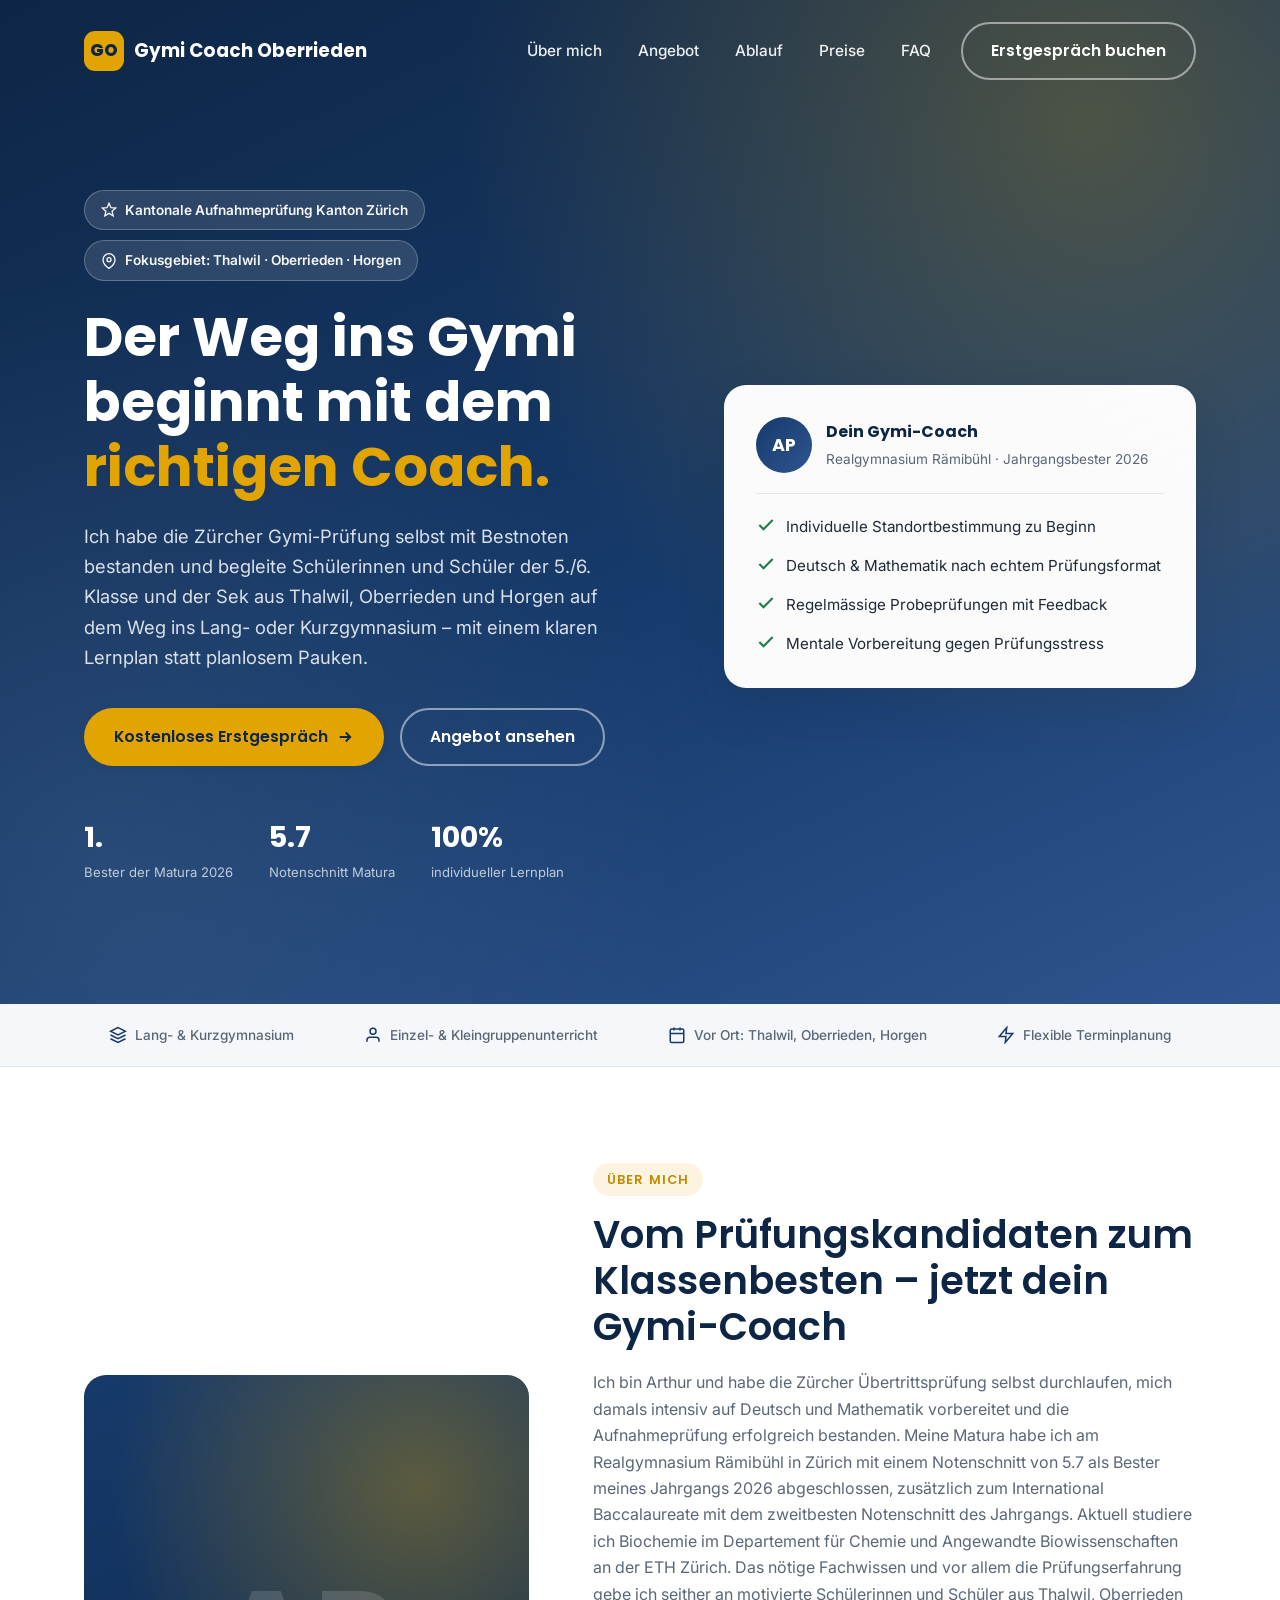
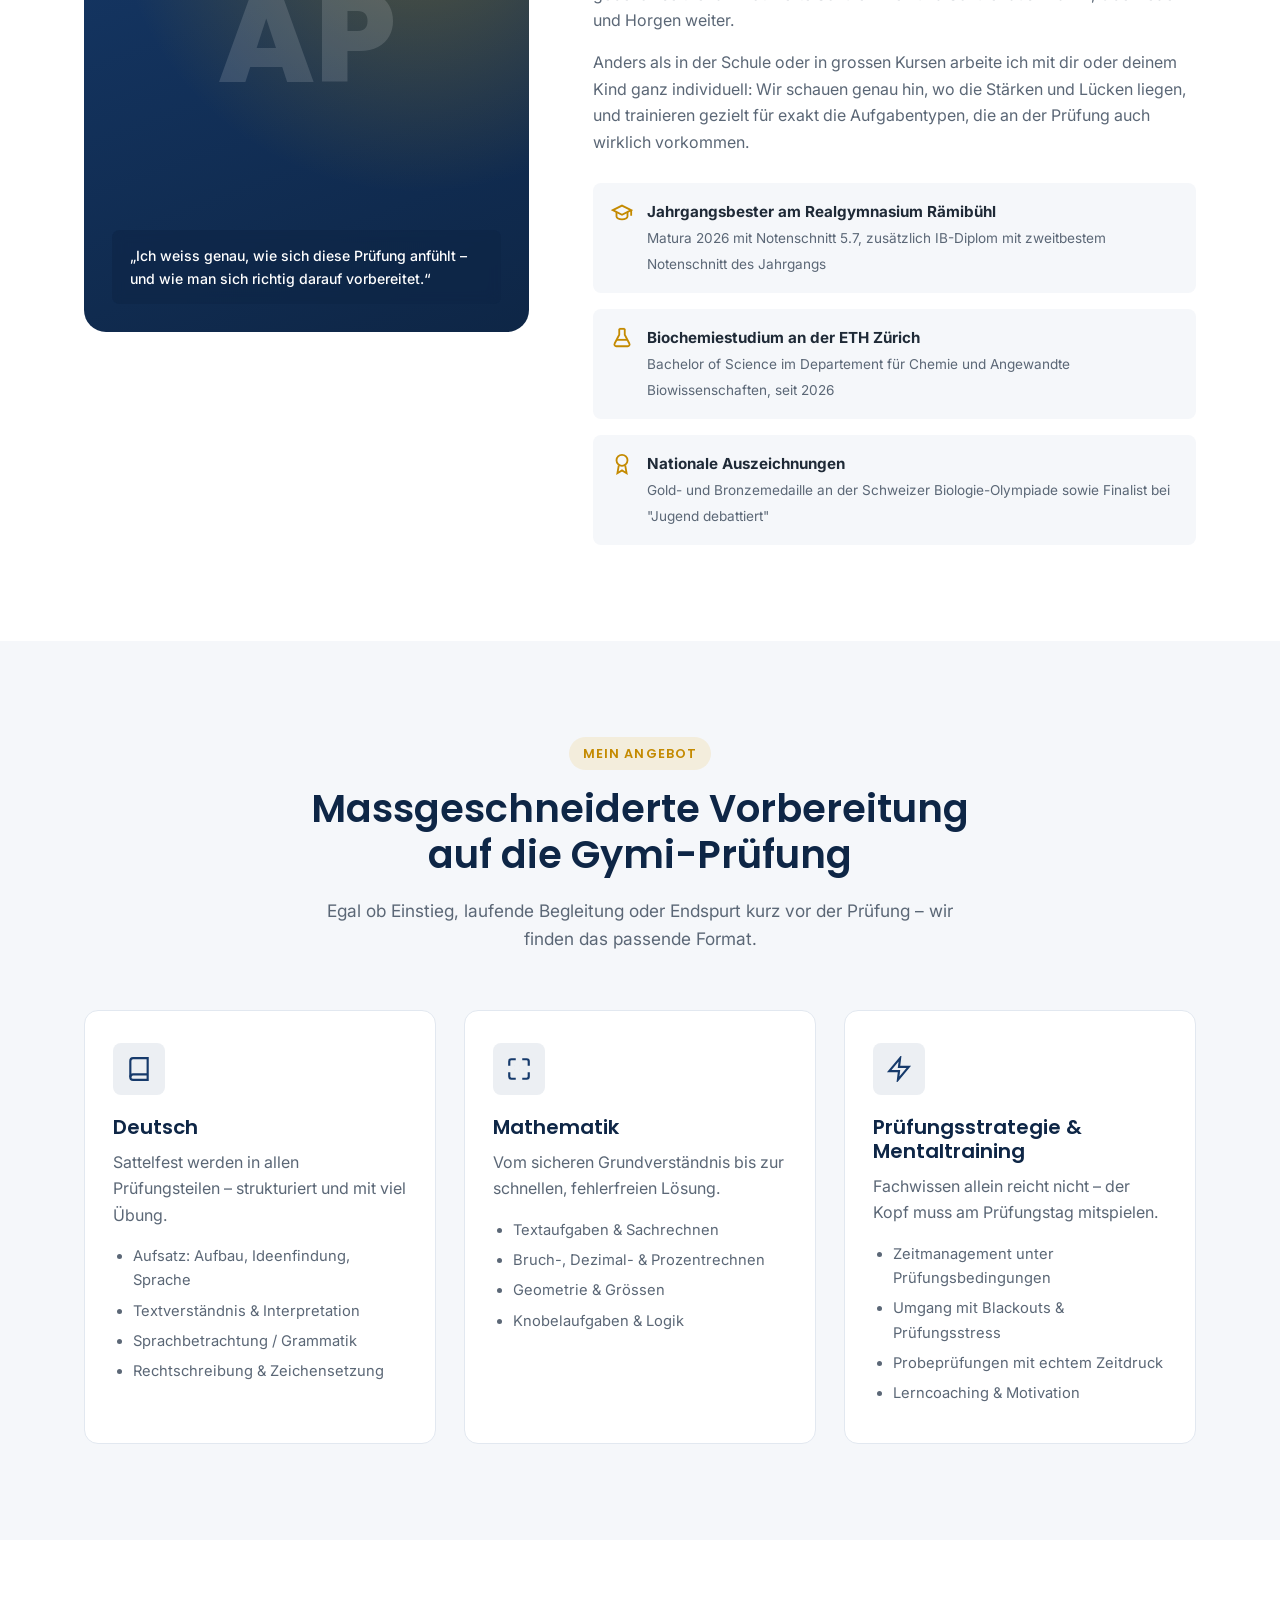
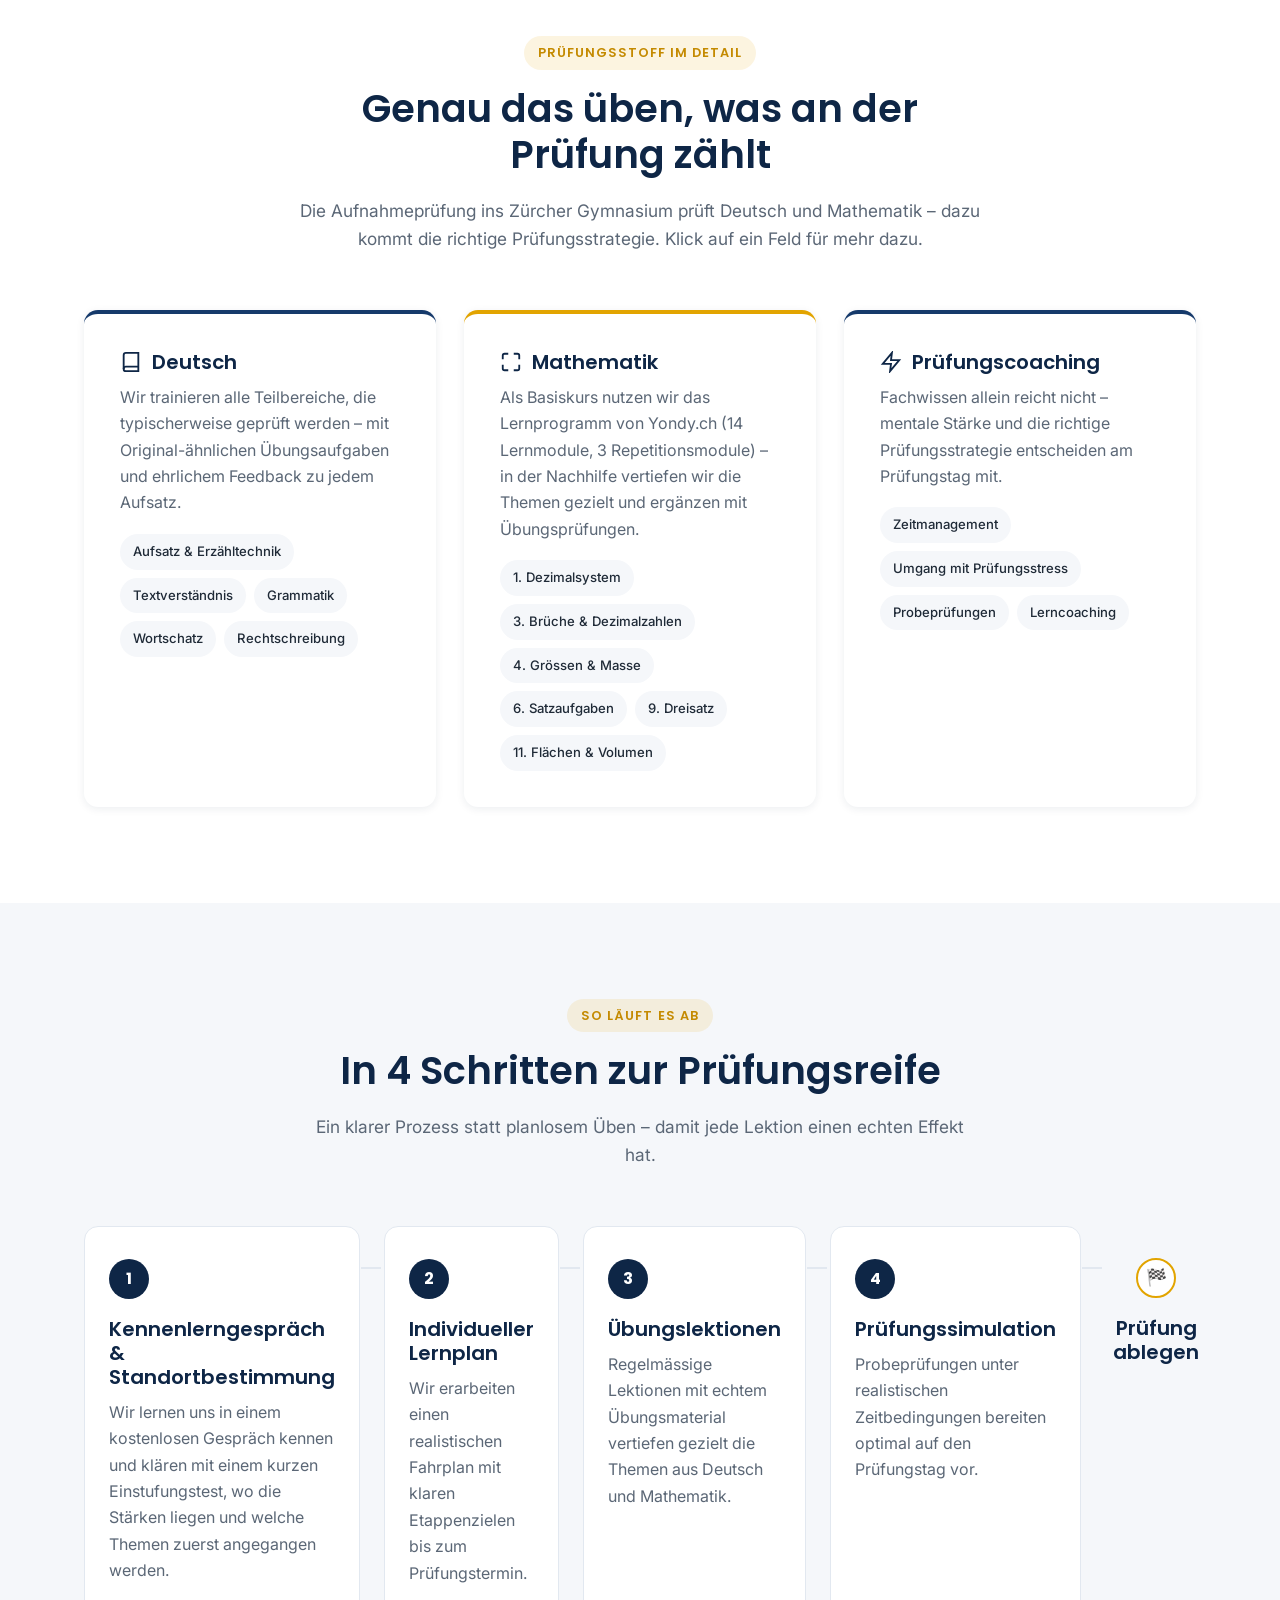
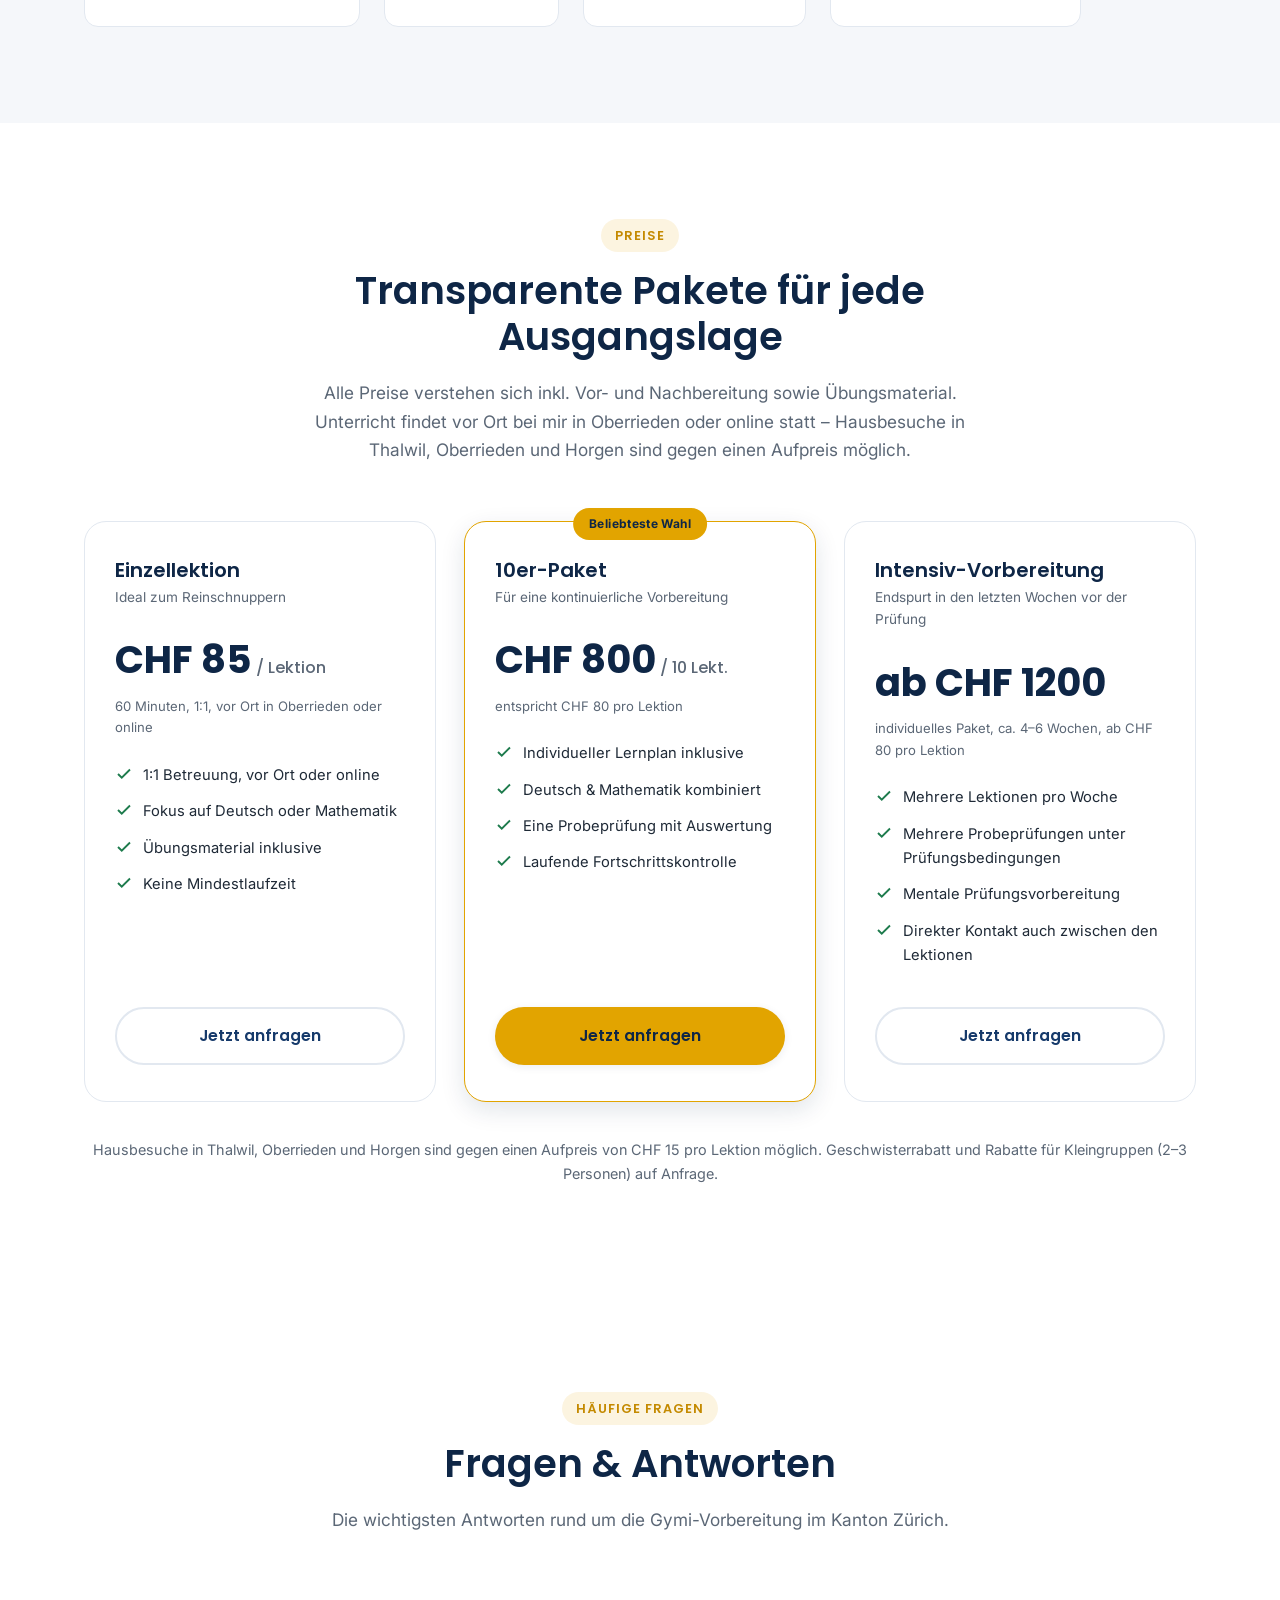
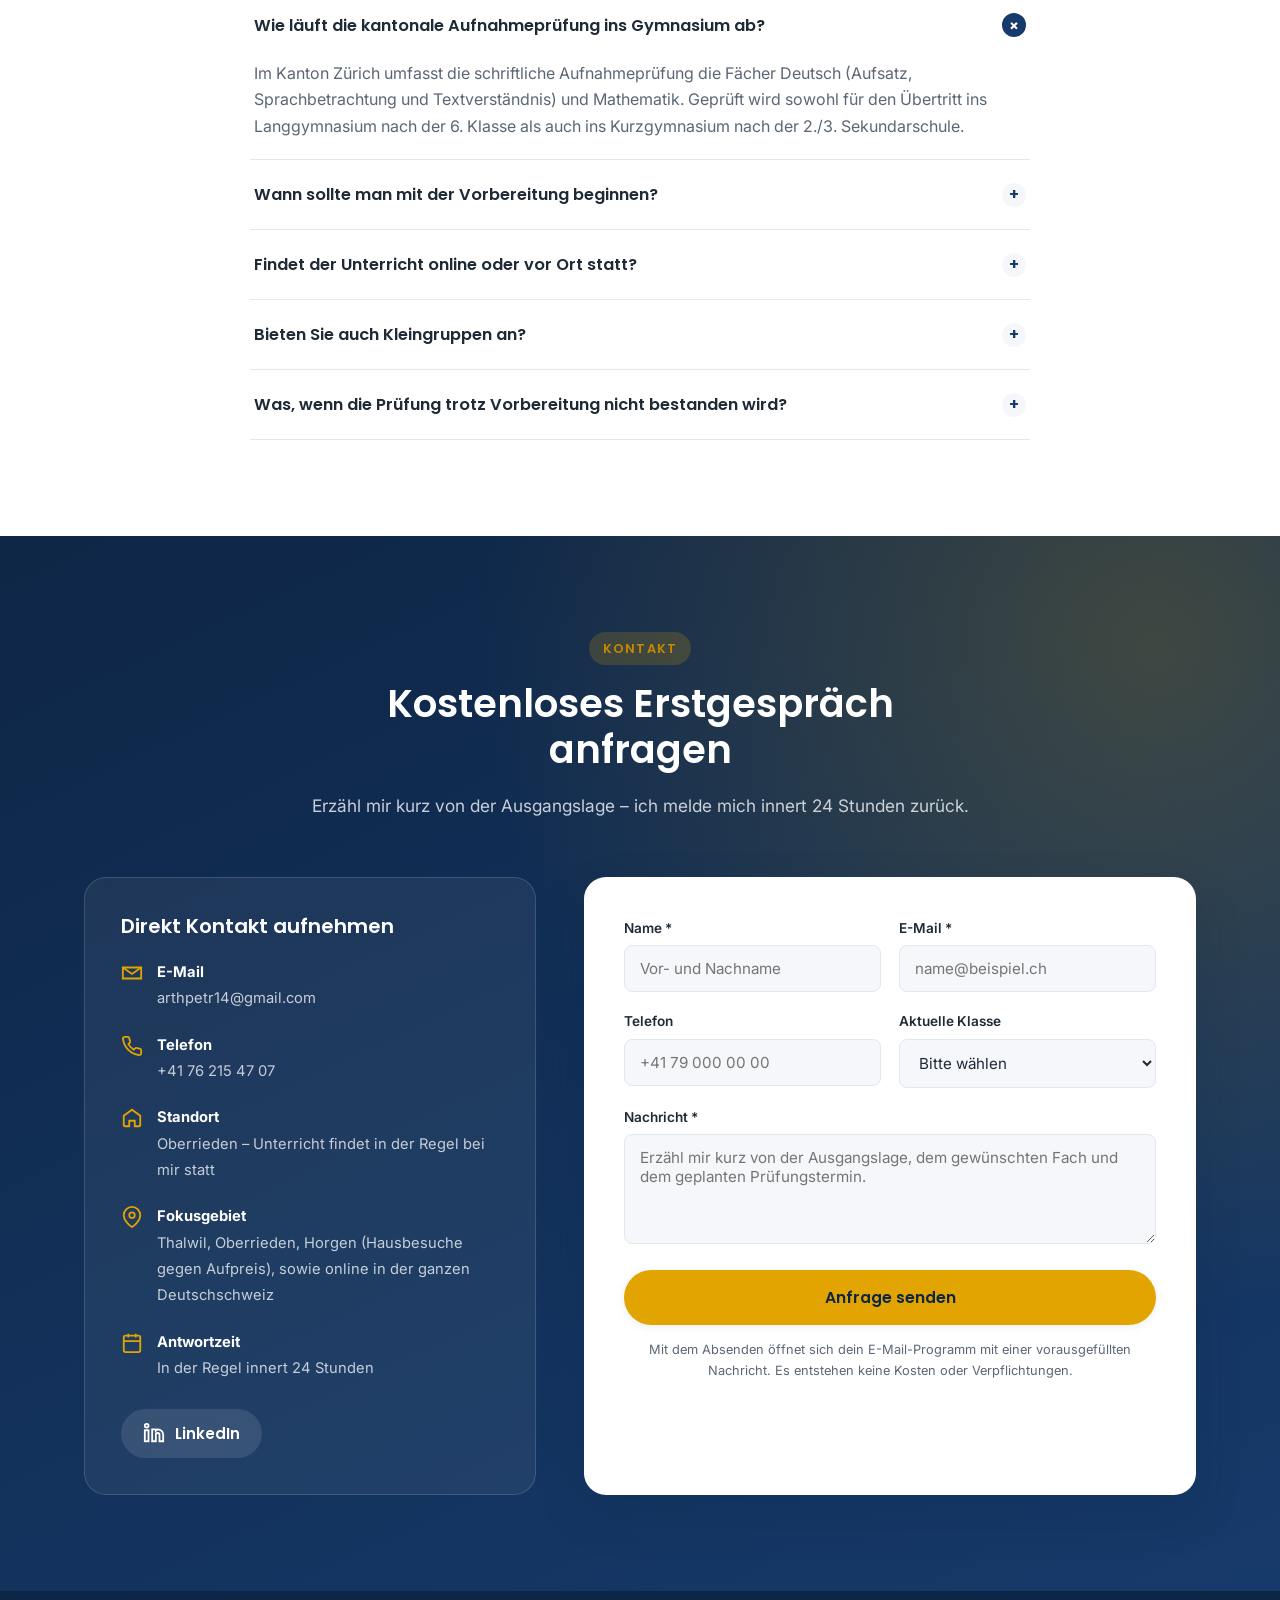
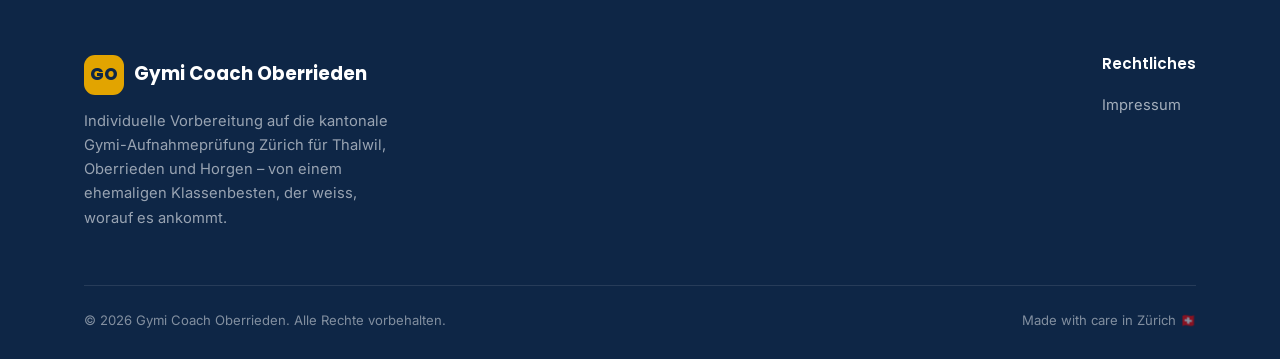
==== commit 43344c5a: "Remove "Bereit für den nächsten Schritt?" CTA banner Co-Authored-By: Claude Sonnet 5 <noreply@anthro" ====
--- a/index.html
+++ b/index.html
@@ -382,17 +382,6 @@
   </div>
 </section>
 
-<!-- ============ CTA BANNER ============ -->
-<div class="cta-banner">
-  <div class="container">
-    <div>
-      <h2>Bereit für den nächsten Schritt?</h2>
-      <p>Sichere dir jetzt ein kostenloses, unverbindliches Erstgespräch.</p>
-    </div>
-    <a href="#kontakt" class="btn btn-primary">Termin anfragen</a>
-  </div>
-</div>
-
 <!-- ============ FAQ ============ -->
 <section id="faq">
   <div class="container">
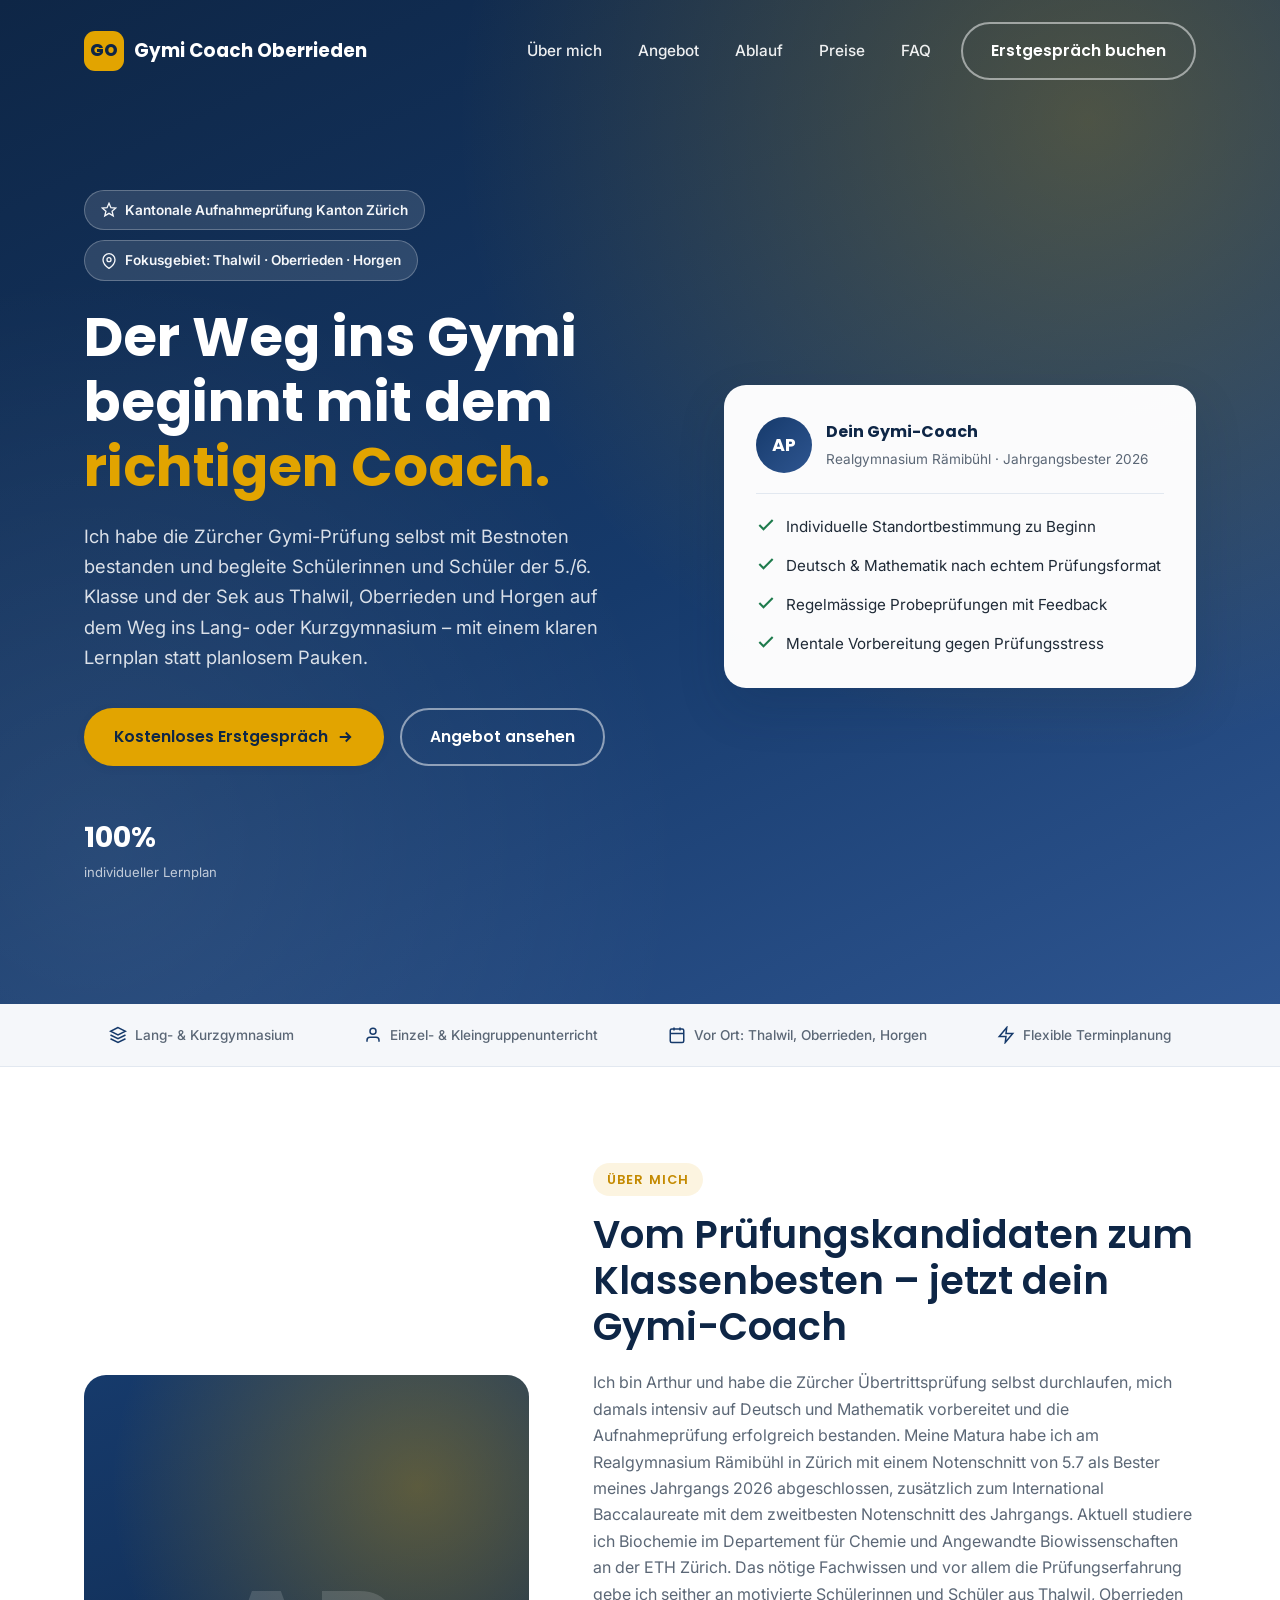
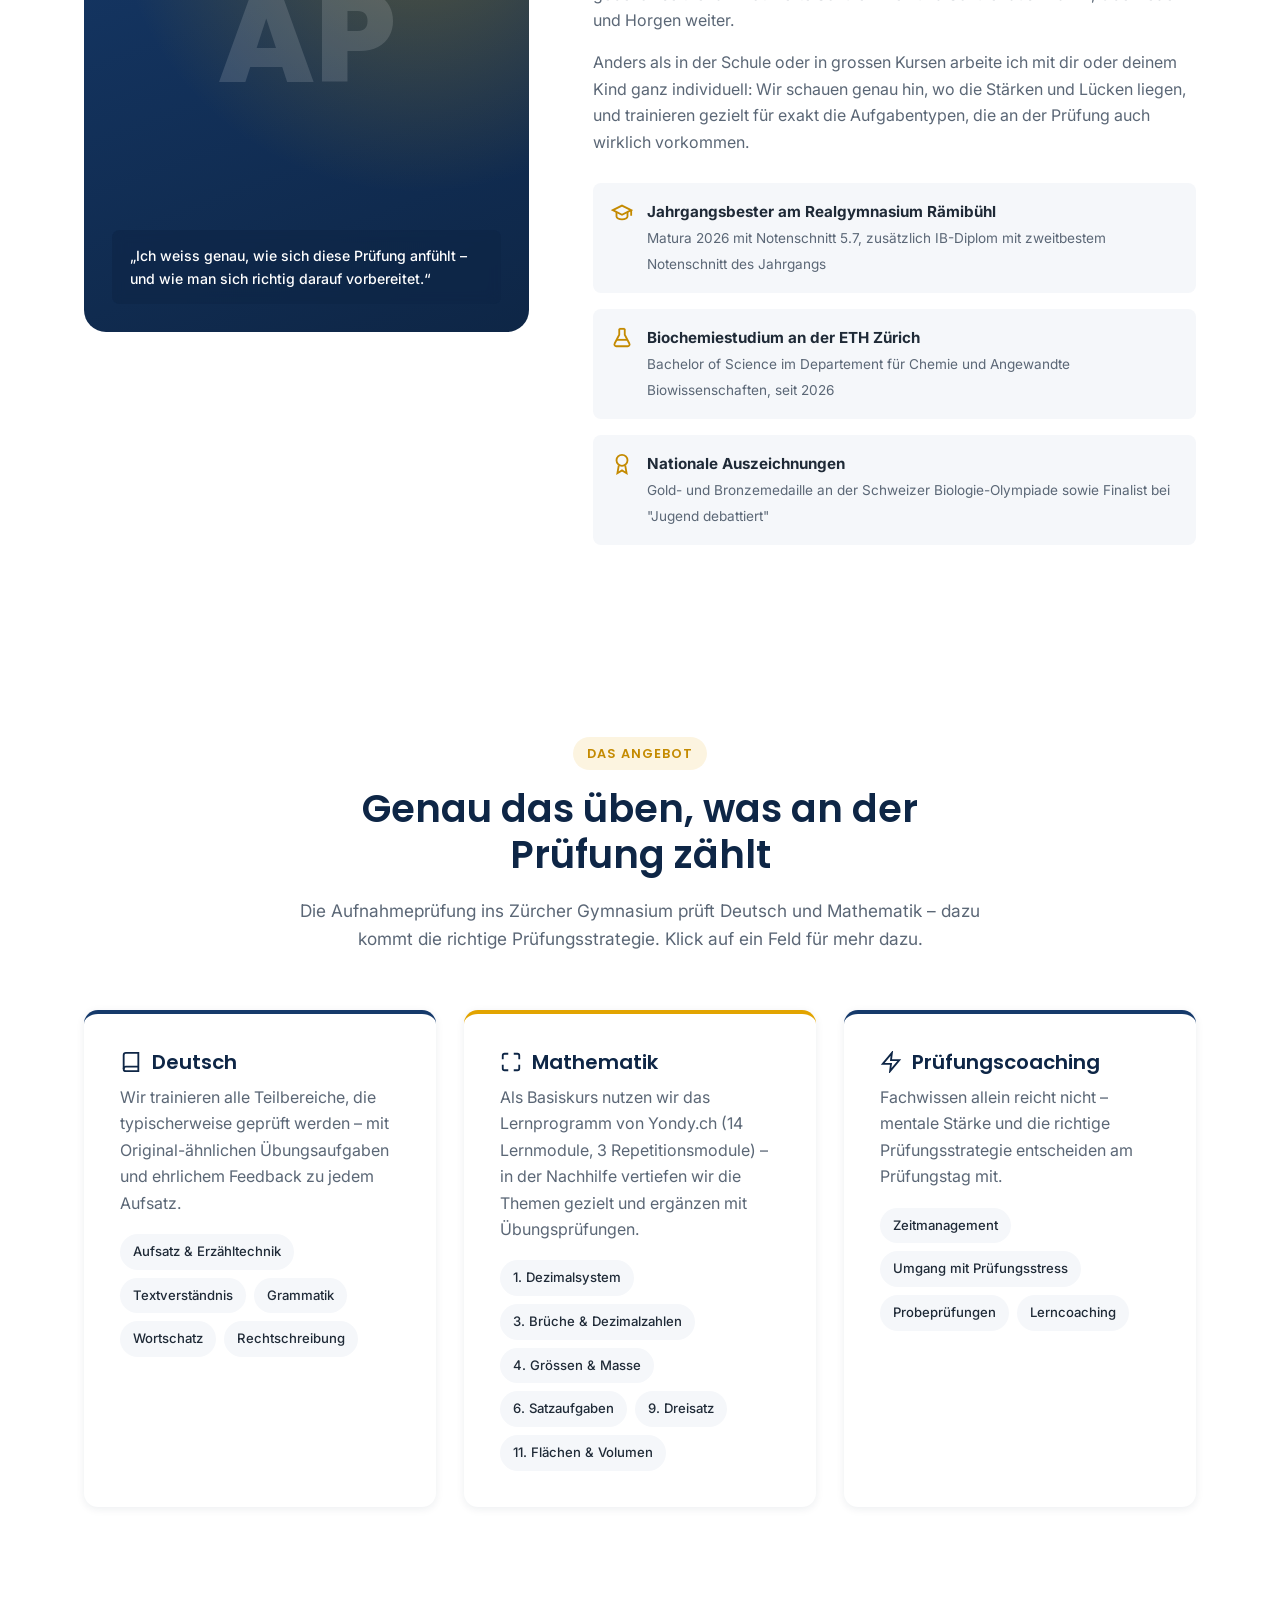
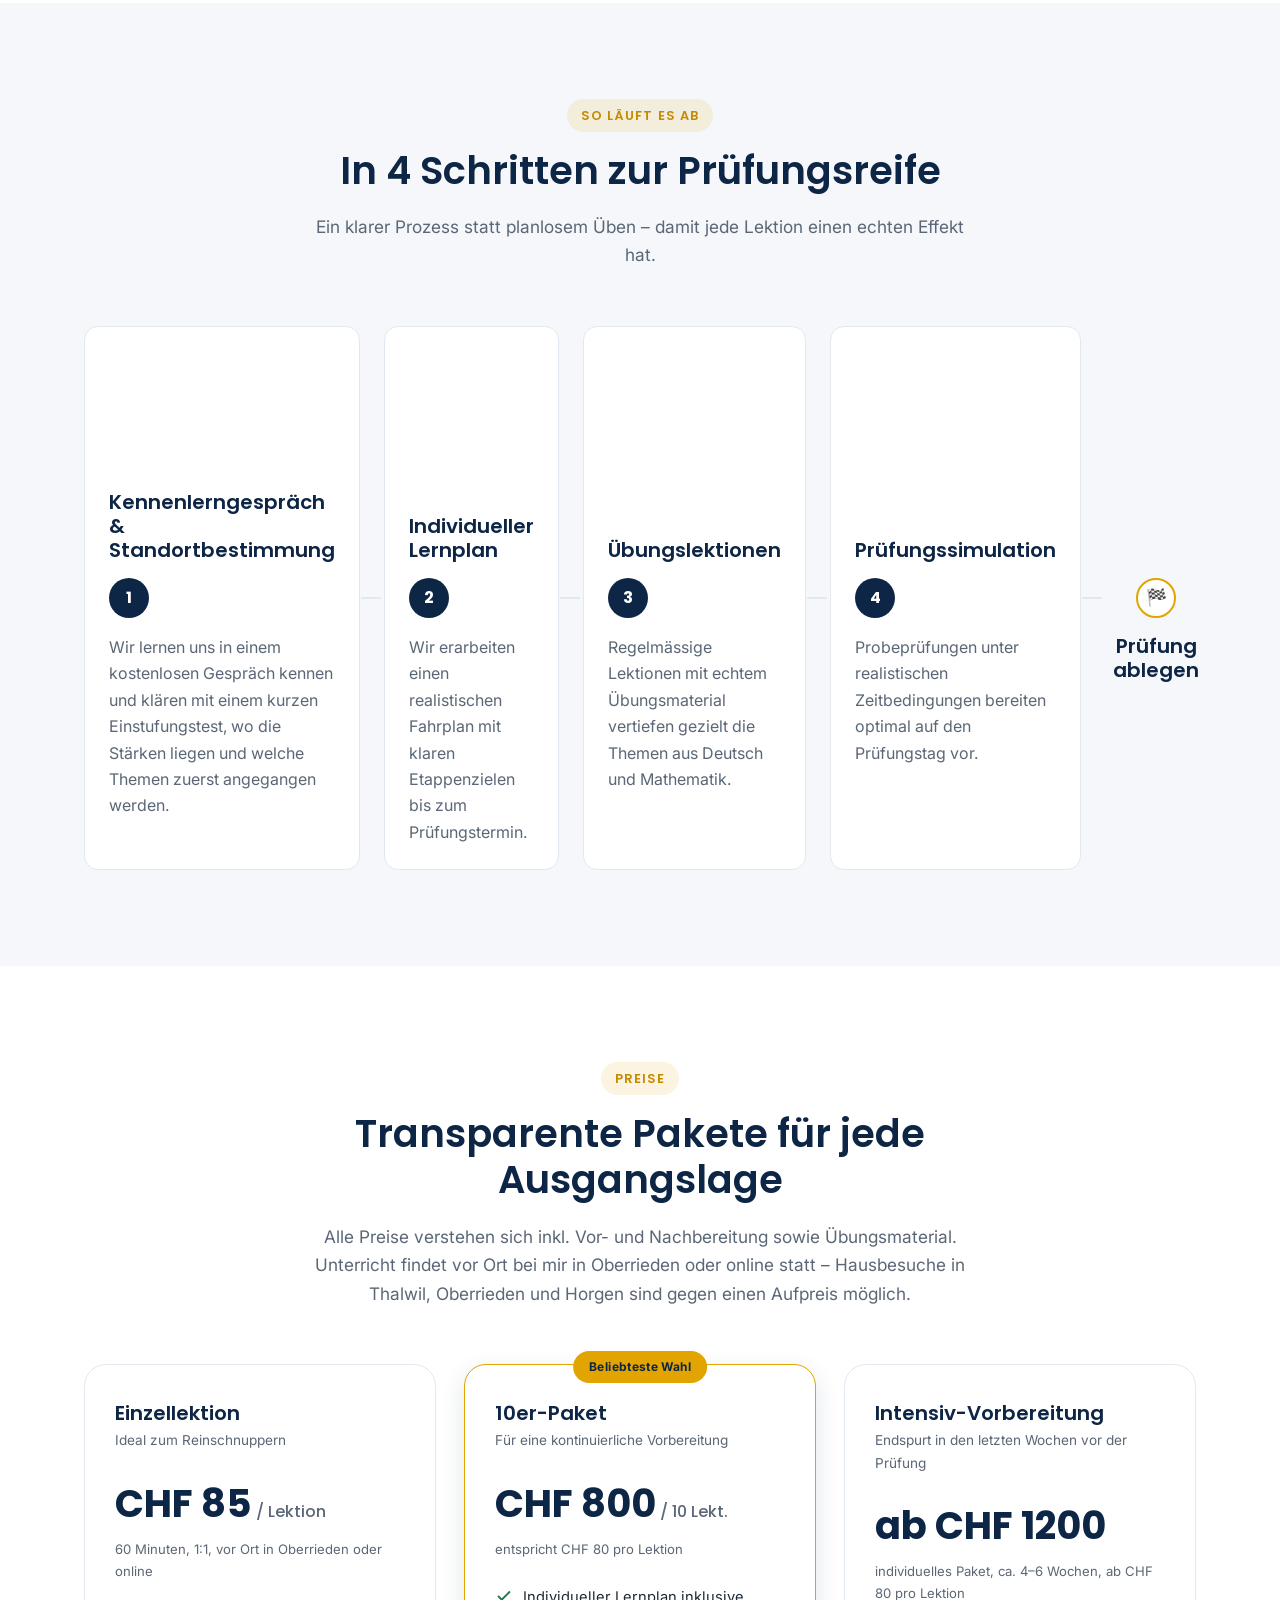
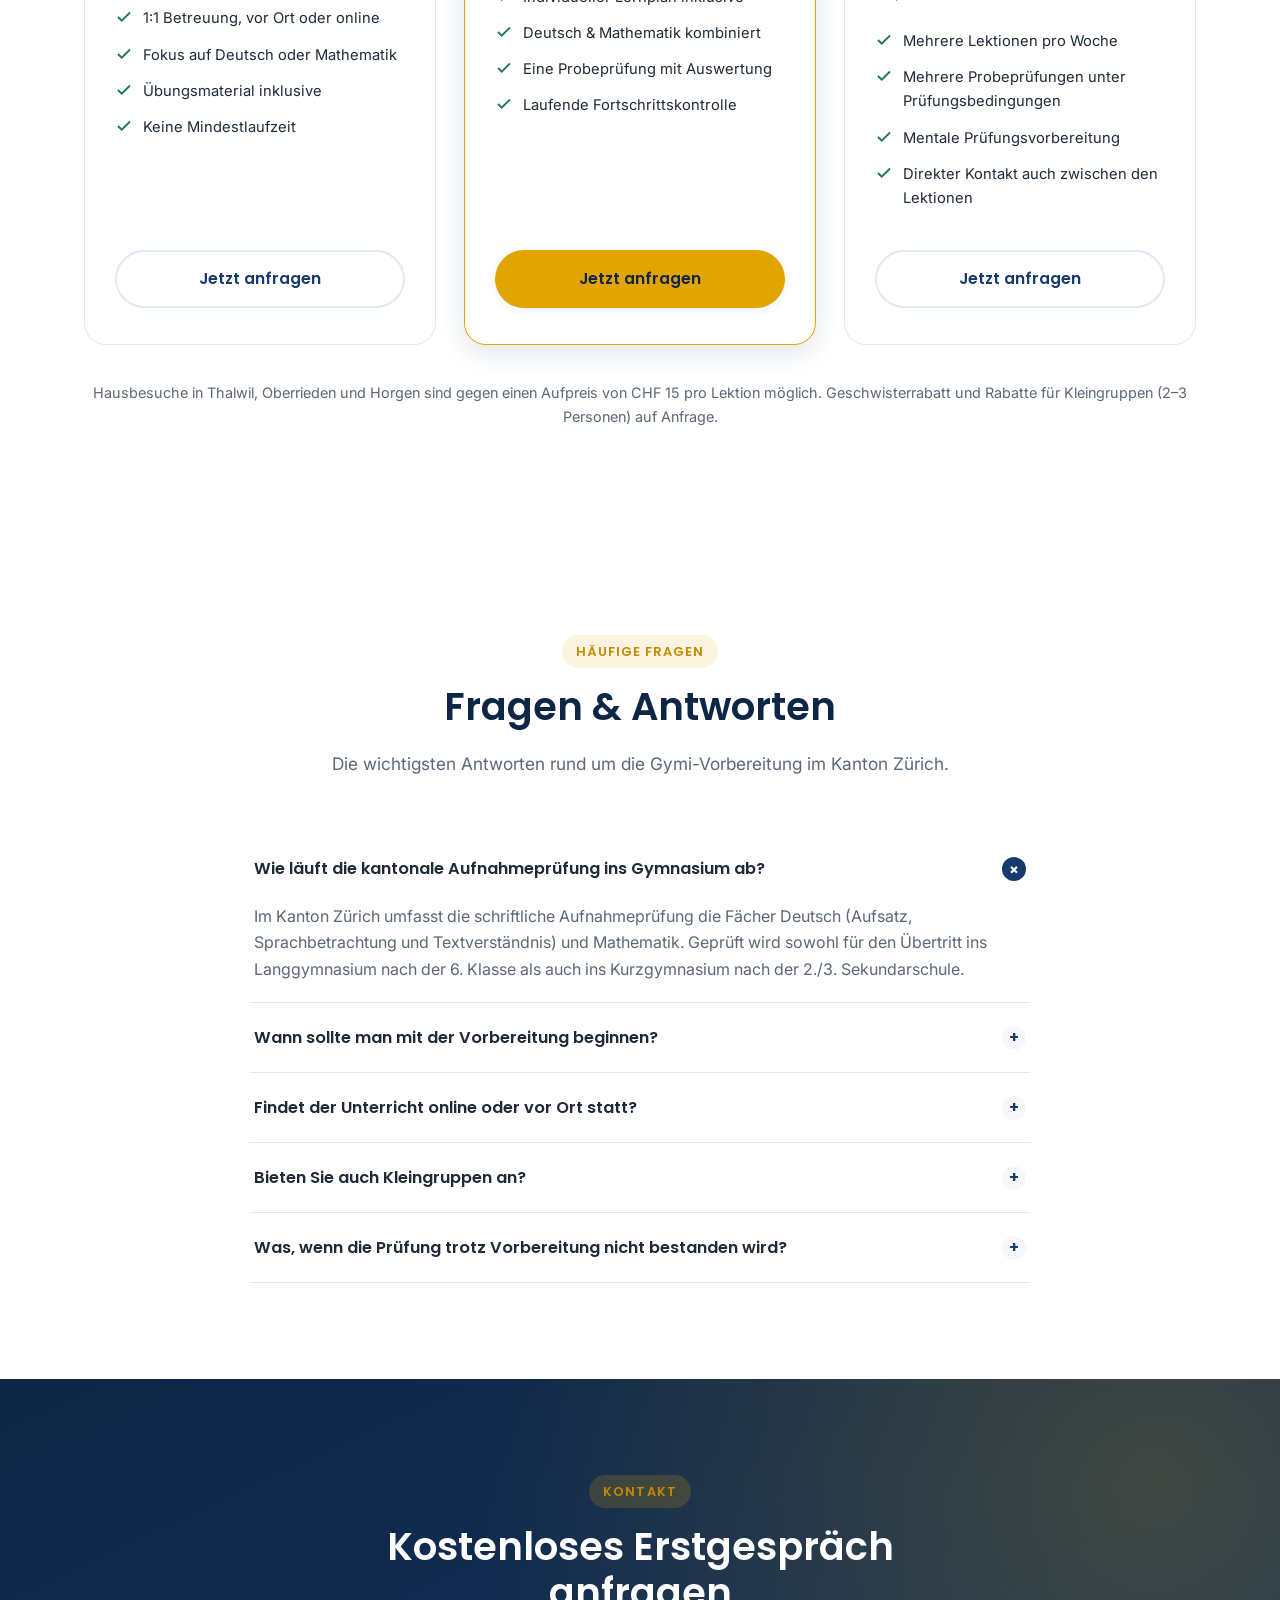
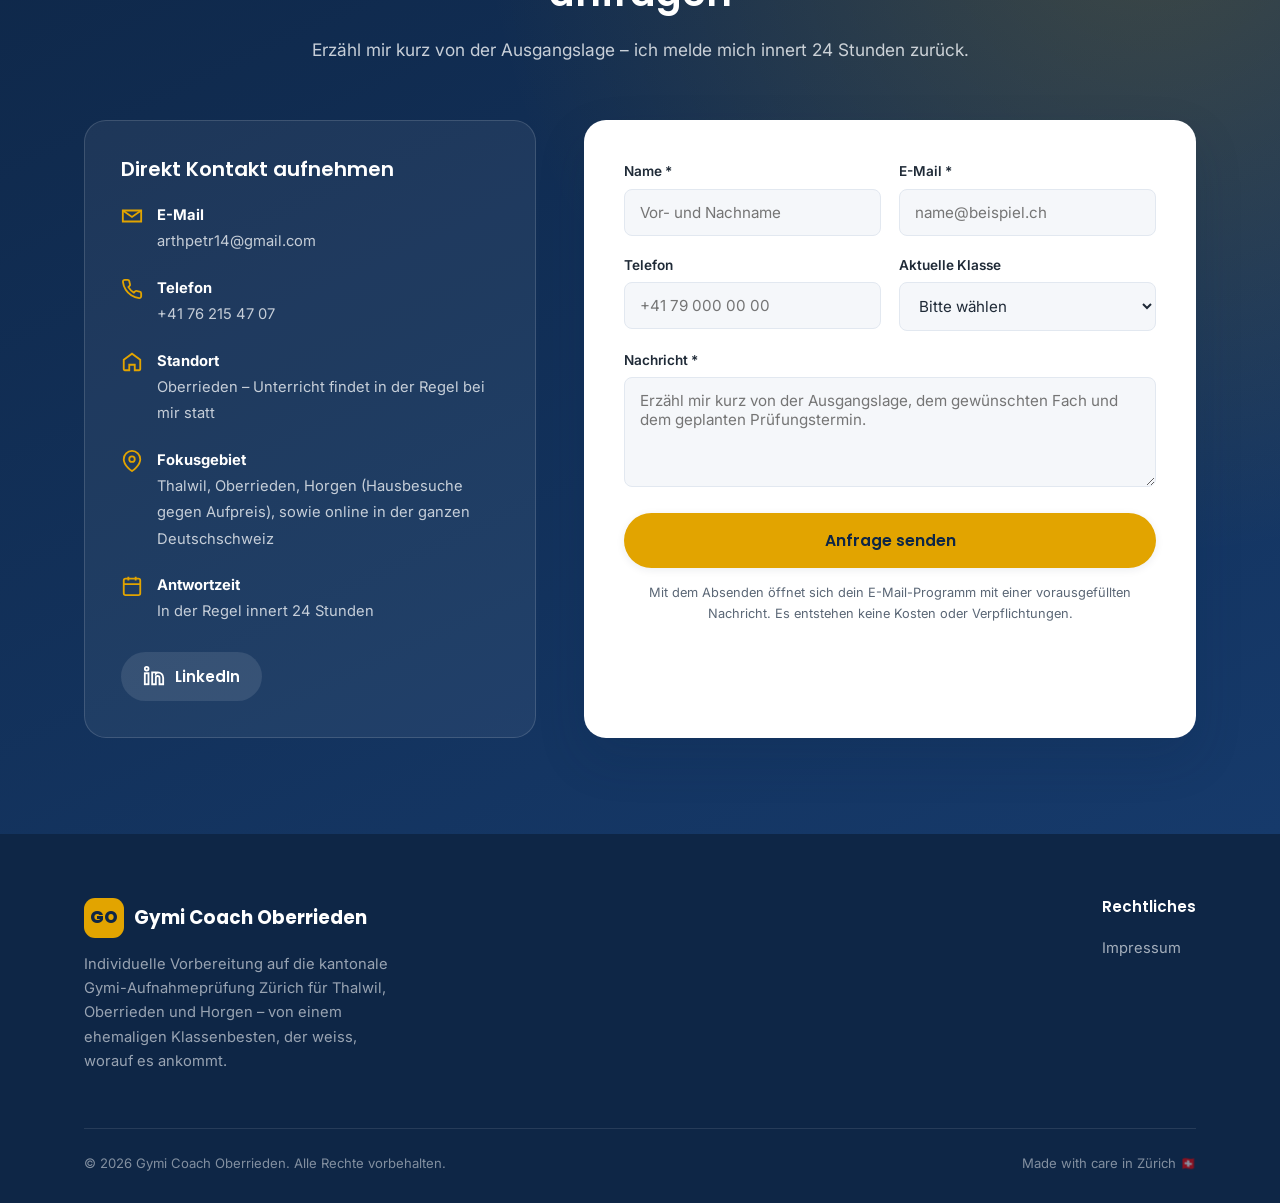
==== commit df70f750: "Drop grade stats, merge Angebot into Prüfungsstoff section Remove the "1. Bester der Matura 2026" an" ====
--- a/index.html
+++ b/index.html
@@ -63,14 +63,6 @@
         <a href="#angebot" class="btn btn-outline">Angebot ansehen</a>
       </div>
       <div class="hero-stats">
-        <div>
-          <div class="stat-num">1.</div>
-          <div class="stat-label">Bester der Matura 2026</div>
-        </div>
-        <div>
-          <div class="stat-num">5.7</div>
-          <div class="stat-label">Notenschnitt Matura</div>
-        </div>
         <div>
           <div class="stat-num">100%</div>
           <div class="stat-label">individueller Lernplan</div>
@@ -184,63 +176,11 @@
   </div>
 </section>
 
-<!-- ============ ANGEBOT ============ -->
-<section id="angebot" class="section-alt">
+<!-- ============ ANGEBOT (Prüfungsstoff im Detail) ============ -->
+<section id="angebot">
   <div class="container">
     <div class="section-head reveal">
-      <span class="eyebrow">Mein Angebot</span>
-      <h2>Massgeschneiderte Vorbereitung auf die Gymi-Prüfung</h2>
-      <p>Egal ob Einstieg, laufende Begleitung oder Endspurt kurz vor der Prüfung – wir finden das passende Format.</p>
-    </div>
-    <div class="services-grid">
-      <div class="service-card reveal">
-        <div class="service-icon">
-          <svg viewBox="0 0 24 24" fill="none" stroke="currentColor" stroke-width="2"><path d="M4 19.5A2.5 2.5 0 0 1 6.5 17H20"/><path d="M6.5 2H20v20H6.5A2.5 2.5 0 0 1 4 19.5v-15A2.5 2.5 0 0 1 6.5 2z"/></svg>
-        </div>
-        <h3>Deutsch</h3>
-        <p>Sattelfest werden in allen Prüfungsteilen – strukturiert und mit viel Übung.</p>
-        <ul>
-          <li>Aufsatz: Aufbau, Ideenfindung, Sprache</li>
-          <li>Textverständnis &amp; Interpretation</li>
-          <li>Sprachbetrachtung / Grammatik</li>
-          <li>Rechtschreibung &amp; Zeichensetzung</li>
-        </ul>
-      </div>
-      <div class="service-card reveal">
-        <div class="service-icon">
-          <svg viewBox="0 0 24 24" fill="none" stroke="currentColor" stroke-width="2"><path d="M9 3H5a2 2 0 0 0-2 2v4M15 3h4a2 2 0 0 1 2 2v4M9 21H5a2 2 0 0 1-2-2v-4M15 21h4a2 2 0 0 0 2-2v-4"/><path d="M8 9h.01M12 9h.01M16 9h.01M8 13h.01M12 13h.01M16 13h.01"/></svg>
-        </div>
-        <h3>Mathematik</h3>
-        <p>Vom sicheren Grundverständnis bis zur schnellen, fehlerfreien Lösung.</p>
-        <ul>
-          <li>Textaufgaben &amp; Sachrechnen</li>
-          <li>Bruch-, Dezimal- &amp; Prozentrechnen</li>
-          <li>Geometrie &amp; Grössen</li>
-          <li>Knobelaufgaben &amp; Logik</li>
-        </ul>
-      </div>
-      <div class="service-card reveal">
-        <div class="service-icon">
-          <svg viewBox="0 0 24 24" fill="none" stroke="currentColor" stroke-width="2"><path d="M13 2L3 14h9l-1 8 10-12h-9l1-8z"/></svg>
-        </div>
-        <h3>Prüfungsstrategie &amp; Mentaltraining</h3>
-        <p>Fachwissen allein reicht nicht – der Kopf muss am Prüfungstag mitspielen.</p>
-        <ul>
-          <li>Zeitmanagement unter Prüfungsbedingungen</li>
-          <li>Umgang mit Blackouts &amp; Prüfungsstress</li>
-          <li>Probeprüfungen mit echtem Zeitdruck</li>
-          <li>Lerncoaching &amp; Motivation</li>
-        </ul>
-      </div>
-    </div>
-  </div>
-</section>
-
-<!-- ============ FÄCHER DETAIL ============ -->
-<section id="faecher">
-  <div class="container">
-    <div class="section-head reveal">
-      <span class="eyebrow">Prüfungsstoff im Detail</span>
+      <span class="eyebrow">Das Angebot</span>
       <h2>Genau das üben, was an der Prüfung zählt</h2>
       <p>Die Aufnahmeprüfung ins Zürcher Gymnasium prüft Deutsch und Mathematik – dazu kommt die richtige Prüfungsstrategie. Klick auf ein Feld für mehr dazu.</p>
     </div>
--- a/css/style.css
+++ b/css/style.css
@@ -522,15 +522,30 @@
   counter-reset: step;
 }
 
+/* Each box is split top/bottom around a fixed-height middle row (the icon).
+   Because the two outer rows are both 1fr, they always take equal space,
+   so the icon sits exactly at the vertical midpoint of the box, however
+   long the title or description happens to be. */
 .process-step {
   position: relative;
+  display: grid;
+  grid-template-rows: 1fr auto 1fr;
+  justify-items: start;
   background: var(--color-bg);
   border-radius: var(--radius-md);
-  padding: 32px 24px 24px;
+  padding: 24px;
   border: 1px solid var(--color-border);
 }
 
+.process-step h3 {
+  grid-row: 1;
+  align-self: end;
+  margin: 0 0 16px;
+}
+
 .process-step .step-num {
+  grid-row: 2;
+  align-self: center;
   display: inline-flex;
   align-items: center;
   justify-content: center;
@@ -540,19 +555,27 @@
   color: #fff;
   font-family: var(--font-heading);
   font-weight: 700;
-  margin-bottom: 18px;
-}
-
-/* Finish marker: no card chrome, just a yellow-ringed flag and a label */
+}
+
+.process-step p {
+  grid-row: 3;
+  align-self: start;
+  margin: 16px 0 0;
+}
+
+/* Finish marker: no card chrome, just a yellow-ringed flag, centered on
+   the same line as the boxes' icons, with the label hanging below it. */
 .process-finish {
   position: relative;
-  display: flex;
-  flex-direction: column;
-  align-items: center;
+  display: grid;
+  grid-template-rows: 1fr auto 1fr;
+  justify-items: center;
   text-align: center;
-  padding: 32px 8px 24px;
+  padding: 24px 8px;
 }
 .process-finish .step-flag-circle {
+  grid-row: 2;
+  align-self: center;
   display: inline-flex;
   align-items: center;
   justify-content: center;
@@ -561,20 +584,26 @@
   border: 2px solid var(--color-accent);
   background: var(--color-bg);
   font-size: 1.05rem;
-  margin-bottom: 18px;
-}
-.process-finish h3 { margin: 0; }
+}
+.process-finish h3 {
+  grid-row: 3;
+  align-self: start;
+  margin: 16px 0 0;
+}
 
 .process-connector {
   display: none;
 }
 
+/* Connecting line, centered exactly on the icon row (50% of the box
+   height minus half the line's own thickness, so the line itself -
+   not just its edge - sits on the midpoint). */
 @media (min-width: 901px) {
   .process-steps { position: relative; }
   .process-step:not(:last-child)::after {
     content: "";
     position: absolute;
-    top: 40px;
+    top: calc(50% - 1px);
     left: calc(100% + 2px);
     width: calc(24px - 4px);
     height: 2px;
@@ -1077,6 +1106,64 @@
   .hero-stats { justify-content: space-between; gap: 16px; }
   .services-grid { grid-template-columns: 1fr; }
   .process-steps { grid-template-columns: 1fr; }
+
+  /* Stacked layout: the whole sequence turns 90° - the line that ran
+     horizontally through the icons now runs vertically through them, so
+     each box's content rotates with it (title/description move from
+     above/below the icon to left/right of it, still split evenly and
+     still meeting exactly on the line). */
+  .process-step {
+    grid-template-columns: 1fr auto 1fr;
+    grid-template-rows: auto;
+    justify-items: stretch;
+  }
+  .process-step h3 {
+    grid-row: 1; grid-column: 1;
+    min-width: 0;
+    overflow-wrap: anywhere;
+    hyphens: auto;
+    align-self: center;
+    justify-self: stretch;
+    text-align: right;
+    font-size: 1.05rem;
+    margin: 0 16px 0 0;
+  }
+  .process-step .step-num { grid-row: 1; grid-column: 2; }
+  .process-step p {
+    grid-row: 1; grid-column: 3;
+    min-width: 0;
+    overflow-wrap: anywhere;
+    hyphens: auto;
+    align-self: center;
+    justify-self: stretch;
+    text-align: left;
+    margin: 0 0 0 16px;
+  }
+
+  .process-finish {
+    grid-template-columns: 1fr auto 1fr;
+    grid-template-rows: auto;
+    text-align: left;
+  }
+  .process-finish .step-flag-circle { grid-row: 1; grid-column: 2; }
+  .process-finish h3 {
+    grid-row: 1; grid-column: 3;
+    min-width: 0;
+    overflow-wrap: anywhere;
+    hyphens: auto;
+    align-self: center;
+    justify-self: stretch;
+    margin: 0 0 0 16px;
+  }
+
+  .process-step:not(:last-child)::after {
+    display: block;
+    top: 100%;
+    left: calc(50% - 1px);
+    width: 2px;
+    height: calc(24px - 4px);
+  }
+
   .form-row { grid-template-columns: 1fr; }
   .footer-grid { grid-template-columns: 1fr; gap: 28px; }
   .cta-banner .container { flex-direction: column; text-align: center; }
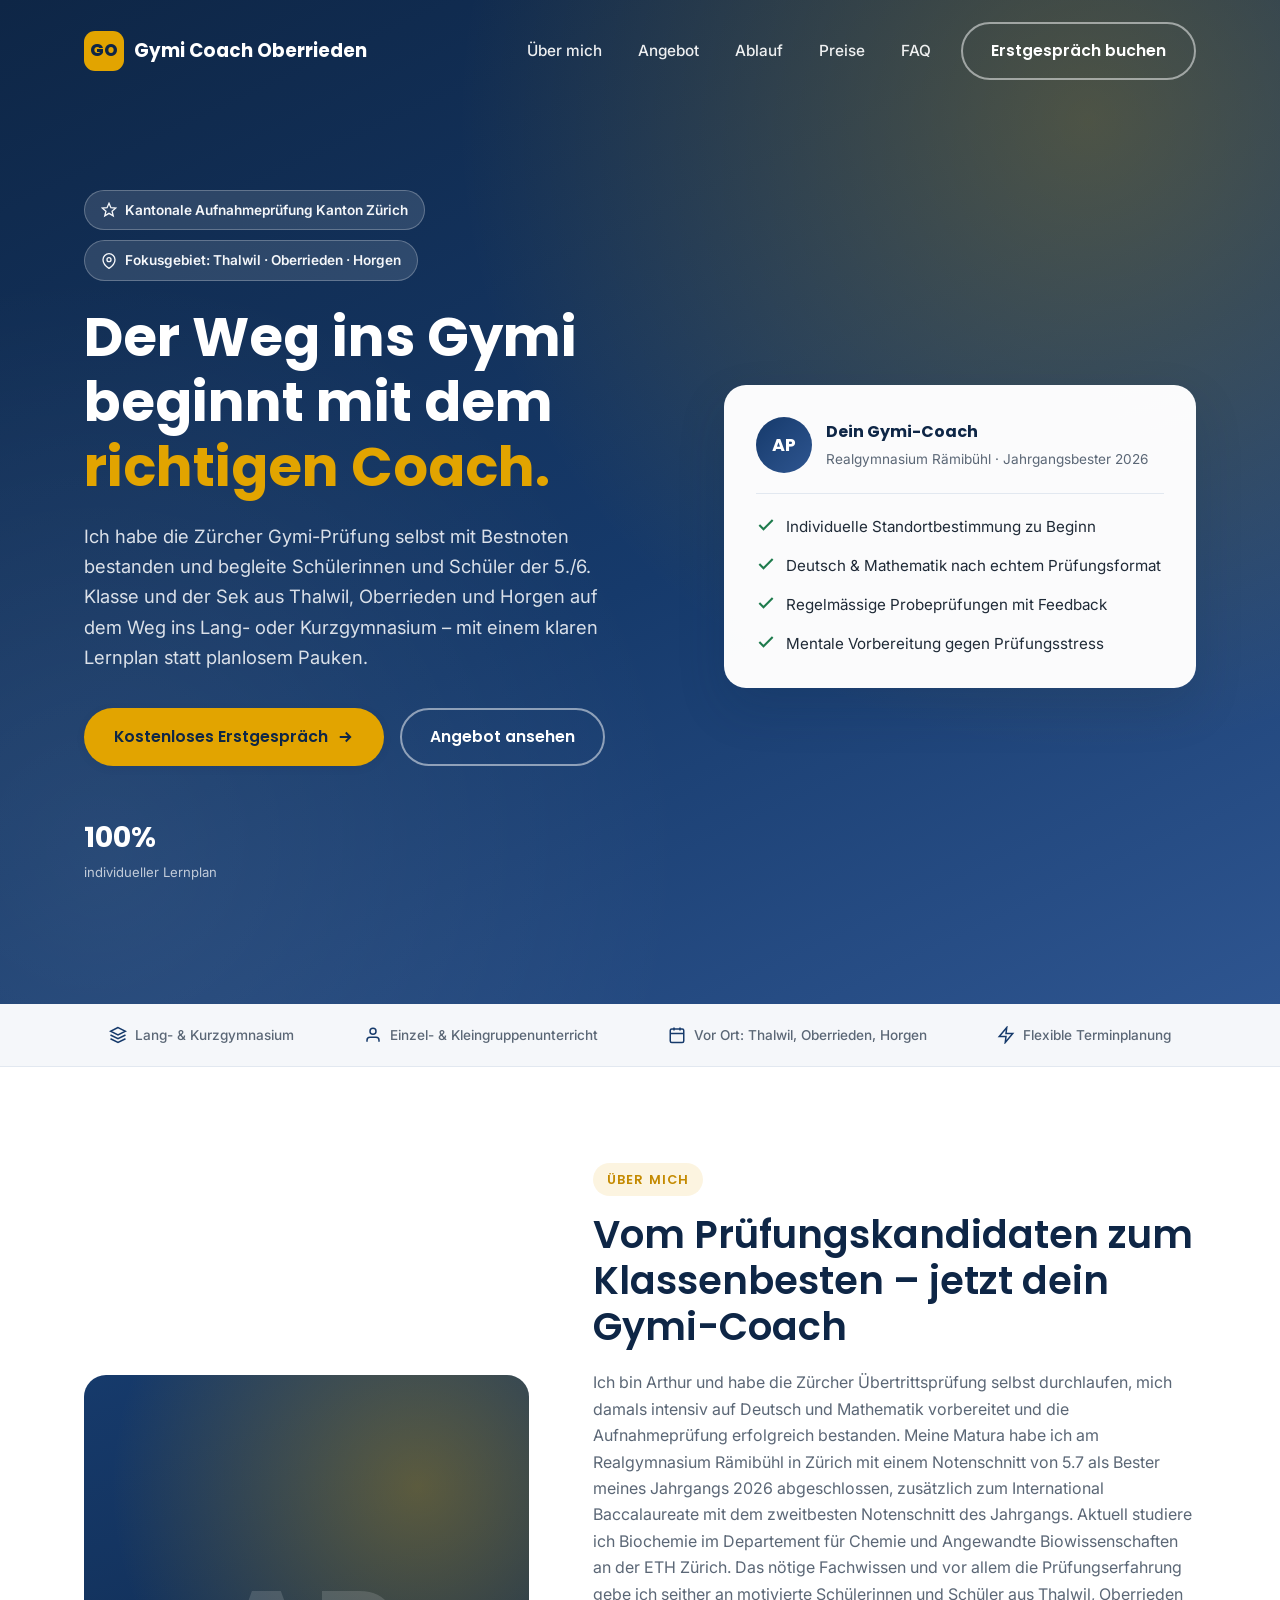
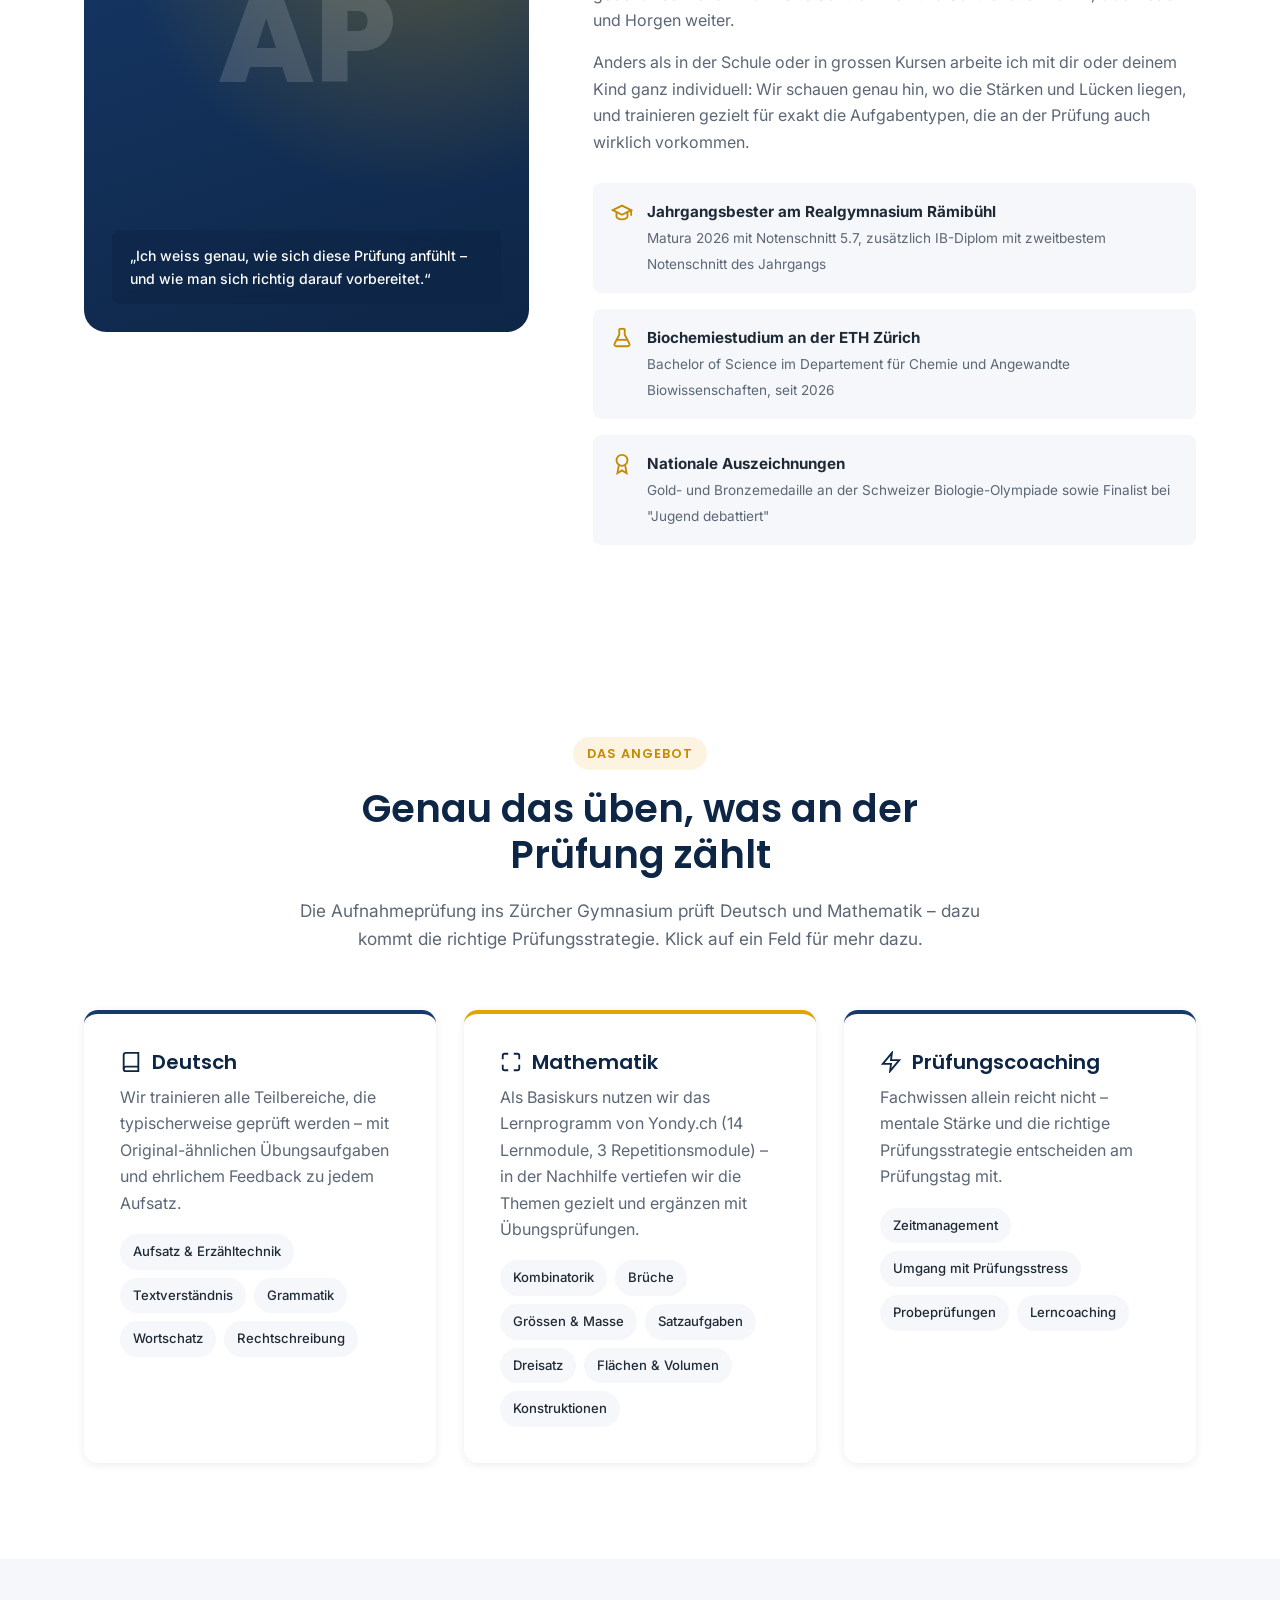
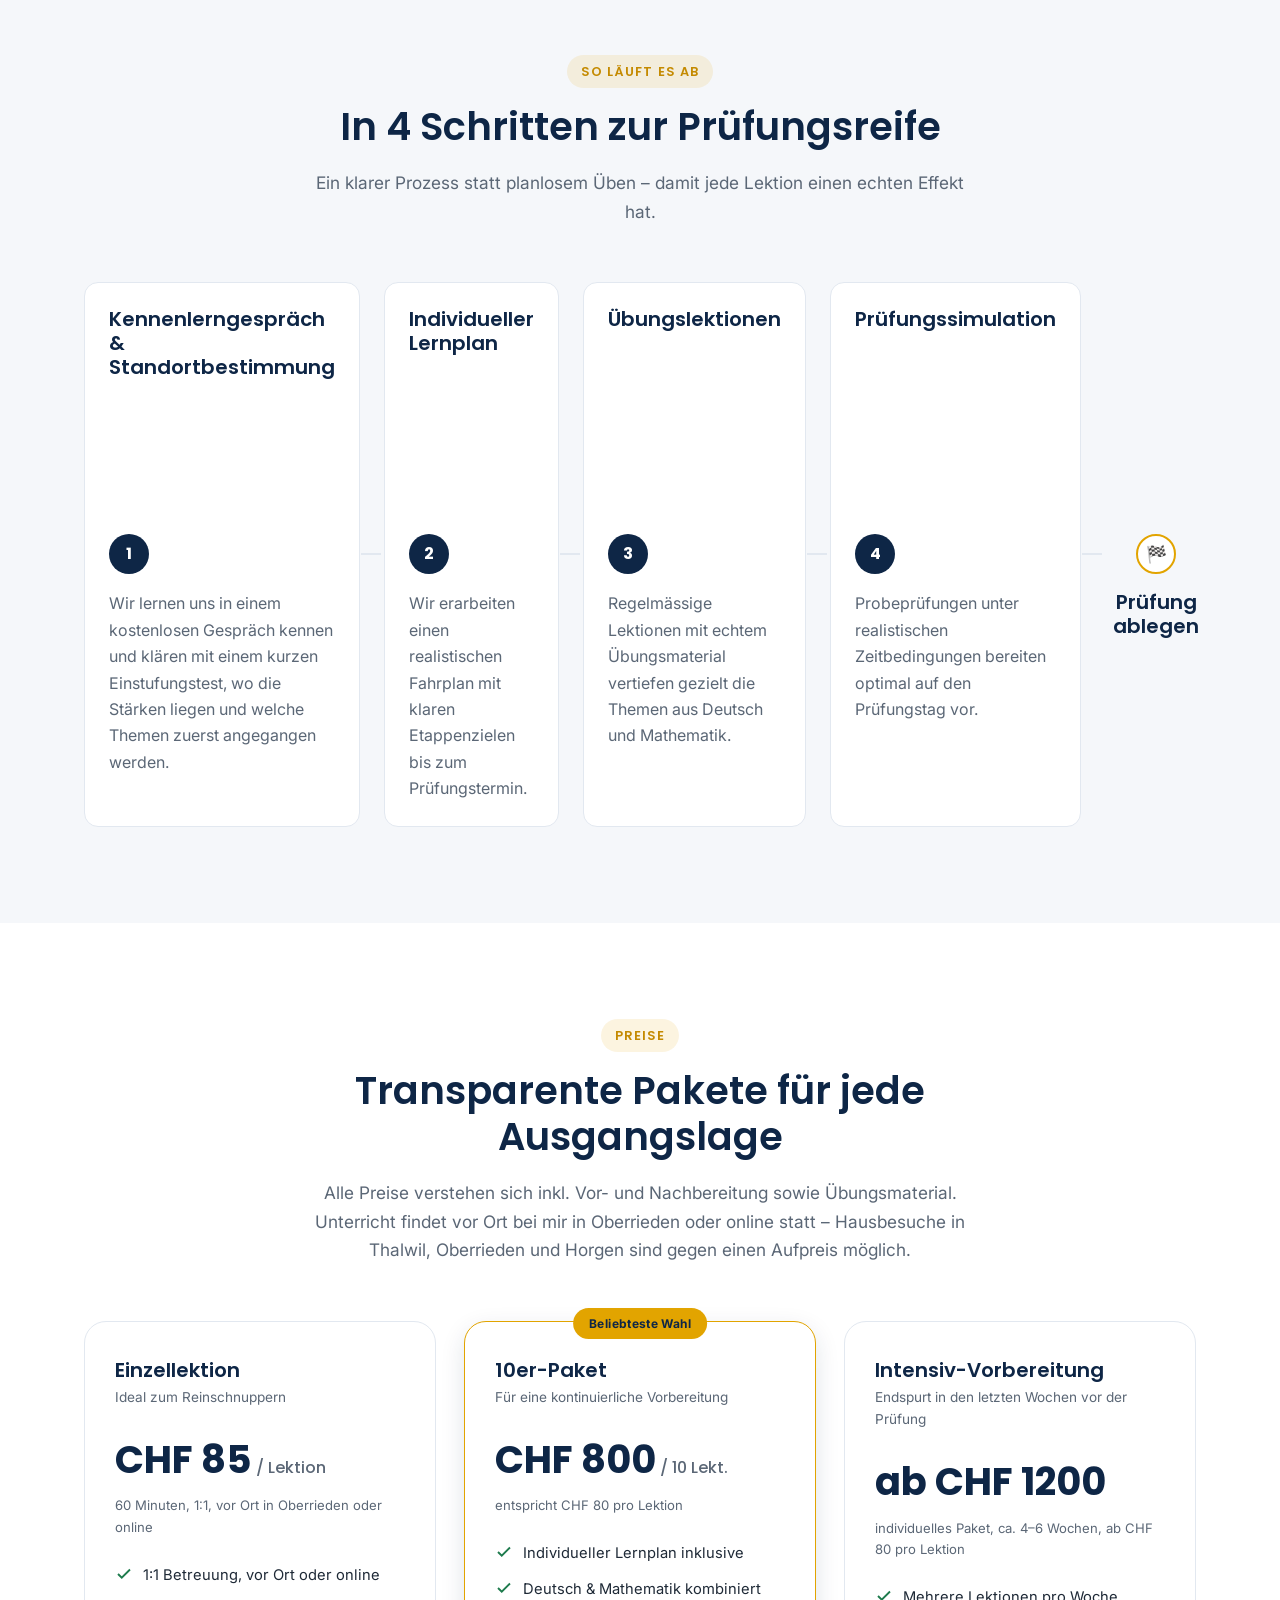
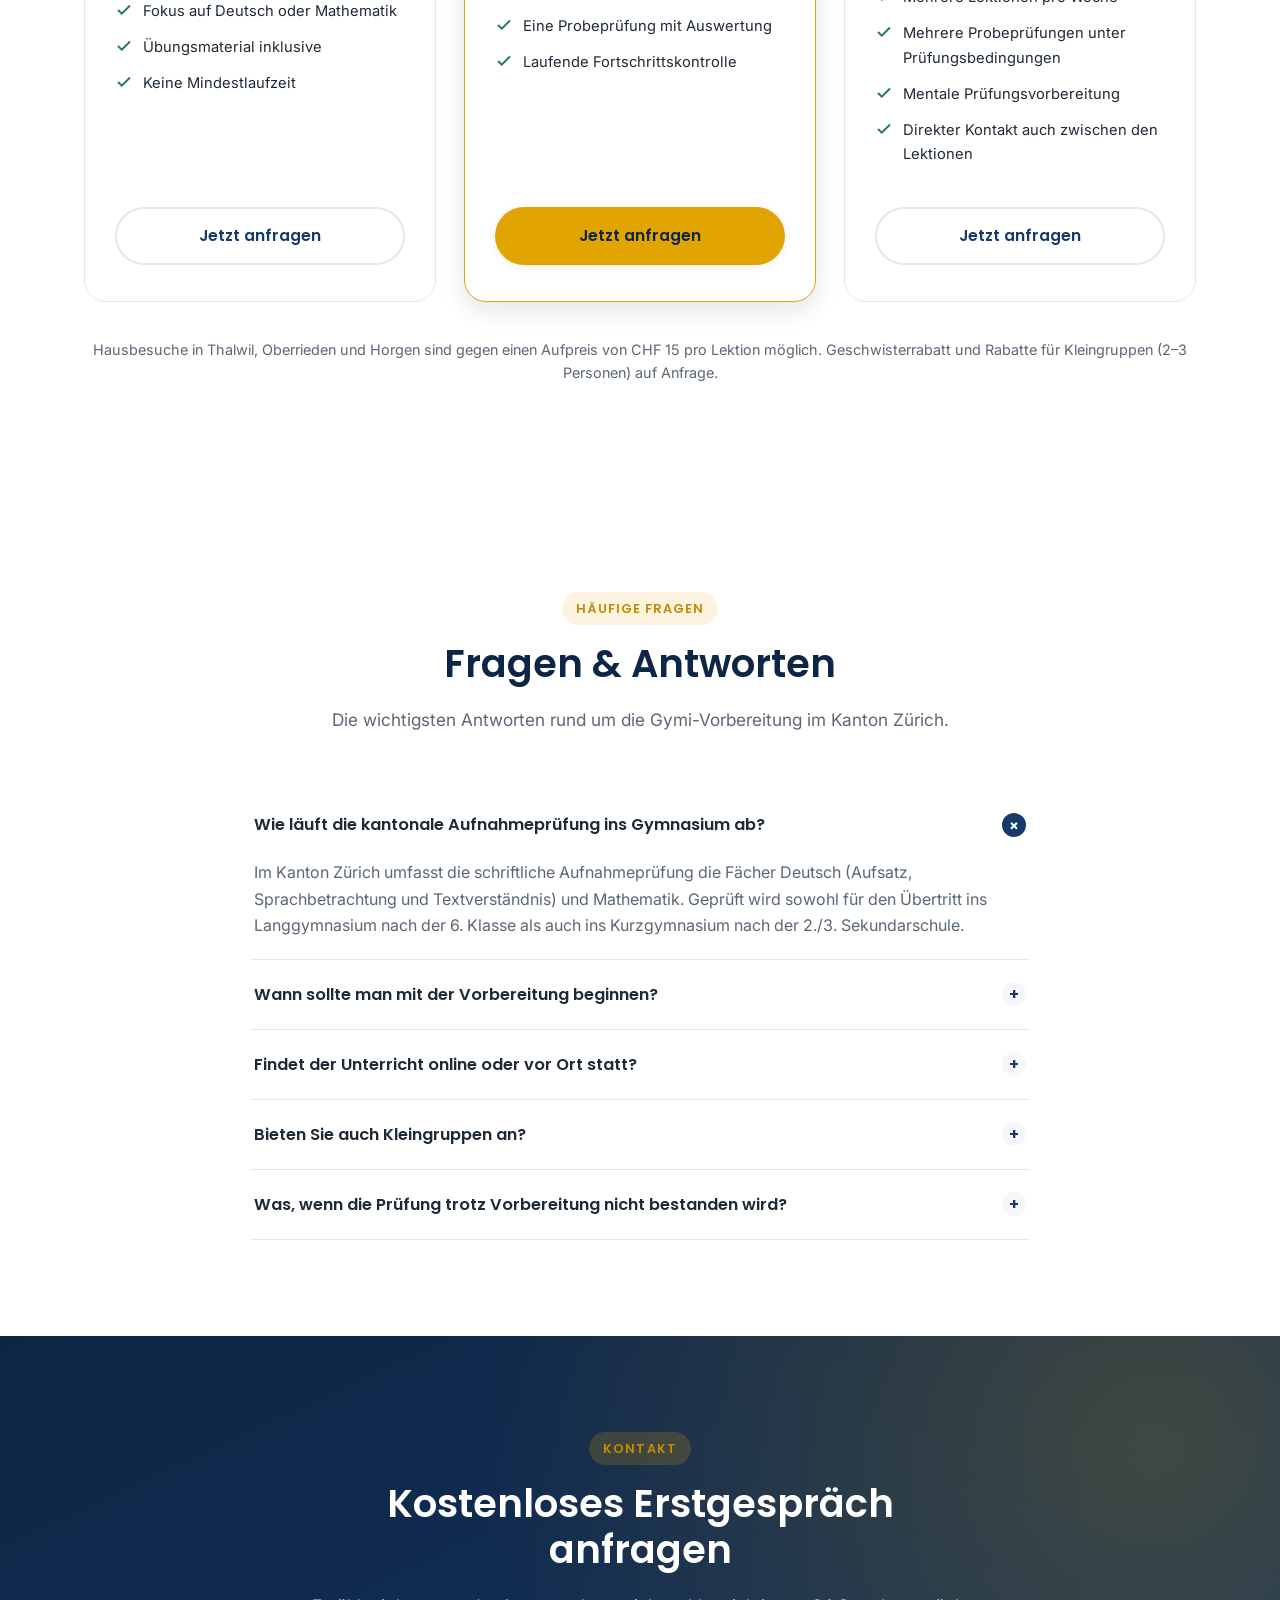
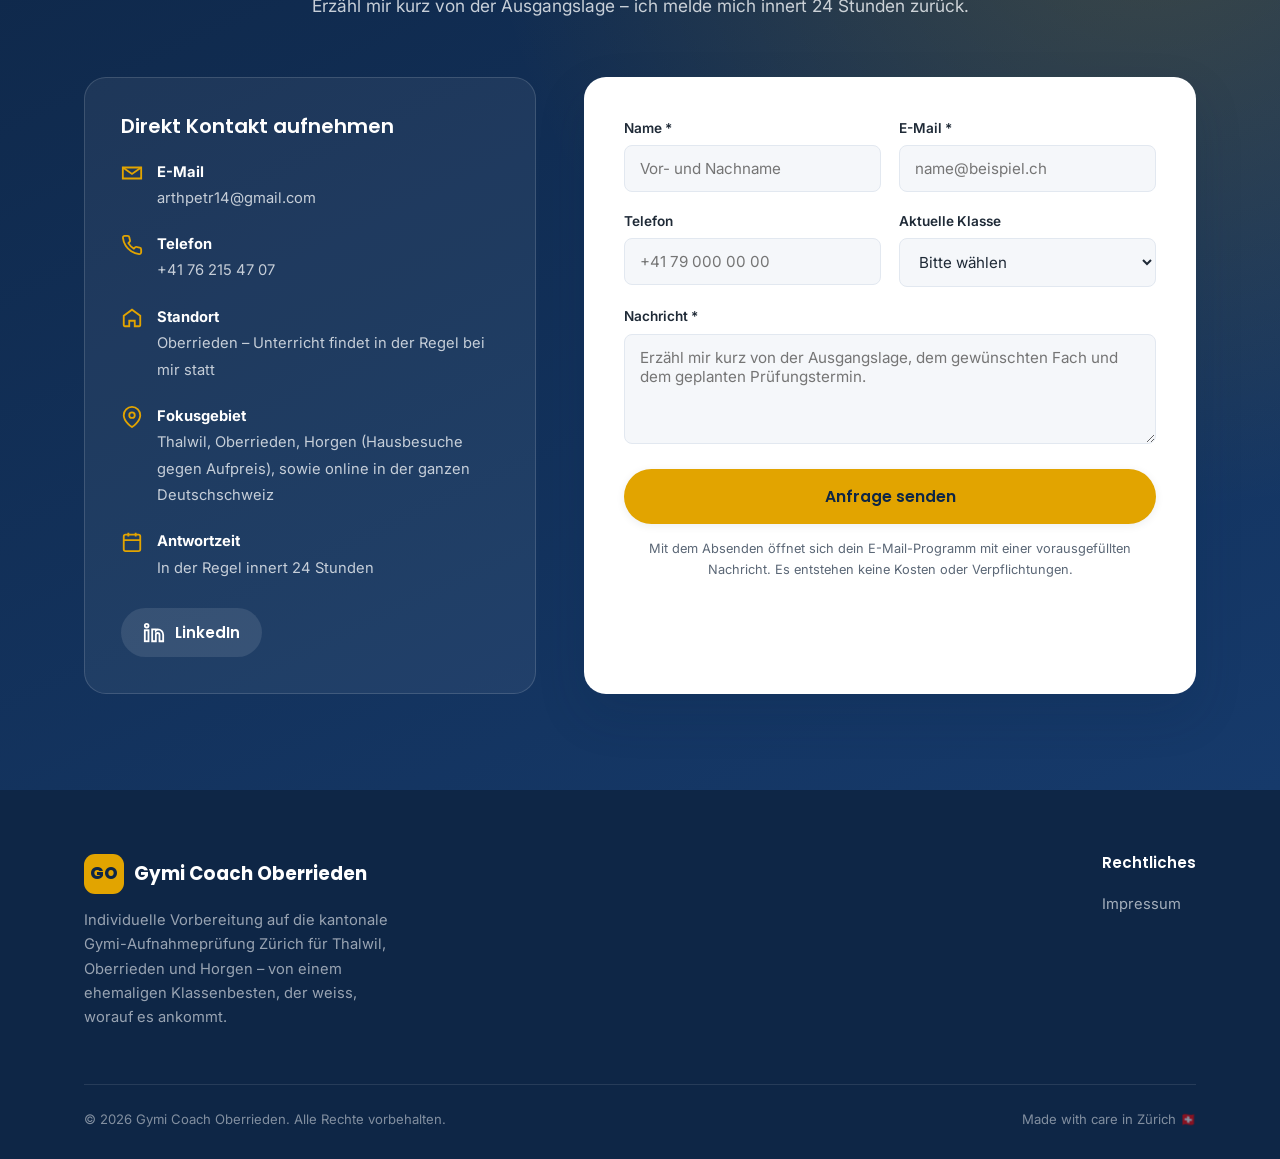
==== commit 4dd43ed9: "Update Mathematik topics, remove Ablauf's awkward 2-column state Mathematik tags: rename "Dezimalsys" ====
--- a/index.html
+++ b/index.html
@@ -206,12 +206,13 @@
         </h3>
         <p>Als Basiskurs nutzen wir das Lernprogramm von Yondy.ch (14 Lernmodule, 3 Repetitionsmodule) – in der Nachhilfe vertiefen wir die Themen gezielt und ergänzen mit Übungsprüfungen.</p>
         <div class="tag-list">
-          <span class="tag">1. Dezimalsystem</span>
-          <span class="tag">3. Brüche &amp; Dezimalzahlen</span>
-          <span class="tag">4. Grössen &amp; Masse</span>
-          <span class="tag">6. Satzaufgaben</span>
-          <span class="tag">9. Dreisatz</span>
-          <span class="tag">11. Flächen &amp; Volumen</span>
+          <span class="tag">Kombinatorik</span>
+          <span class="tag">Brüche</span>
+          <span class="tag">Grössen &amp; Masse</span>
+          <span class="tag">Satzaufgaben</span>
+          <span class="tag">Dreisatz</span>
+          <span class="tag">Flächen &amp; Volumen</span>
+          <span class="tag">Konstruktionen</span>
         </div>
       </a>
       <a class="subject-card reveal" href="#kontakt">
--- a/css/style.css
+++ b/css/style.css
@@ -539,7 +539,7 @@
 
 .process-step h3 {
   grid-row: 1;
-  align-self: end;
+  align-self: start;
   margin: 0 0 16px;
 }
 
@@ -597,8 +597,9 @@
 
 /* Connecting line, centered exactly on the icon row (50% of the box
    height minus half the line's own thickness, so the line itself -
-   not just its edge - sits on the midpoint). */
-@media (min-width: 901px) {
+   not just its edge - sits on the midpoint). Active whenever the
+   steps sit side by side (i.e. above the stacked-layout breakpoint). */
+@media (min-width: 761px) {
   .process-steps { position: relative; }
   .process-step:not(:last-child)::after {
     content: "";
@@ -608,6 +609,17 @@
     width: calc(24px - 4px);
     height: 2px;
     background: var(--color-border);
+  }
+}
+
+/* Below full desktop width the 5 columns get tight enough that a long
+   word (e.g. "Prüfungssimulation") can outgrow one; allow a mid-word
+   break there. Above this it never triggers, so normal wrapping - and
+   words that already fit on one line - stay untouched. */
+@media (min-width: 761px) and (max-width: 1100px) {
+  .process-step h3,
+  .process-step p {
+    overflow-wrap: anywhere;
   }
 }
 
@@ -1065,8 +1077,6 @@
   .hero-visual { max-width: 420px; }
   .about-grid { grid-template-columns: 1fr; }
   .services-grid { grid-template-columns: repeat(2, 1fr); }
-  .process-steps { grid-template-columns: repeat(2, 1fr); }
-  .process-step::after { display: none; }
   .subjects-grid { grid-template-columns: 1fr; }
   .pricing-grid { grid-template-columns: 1fr; }
   .price-card.featured { transform: none; }
